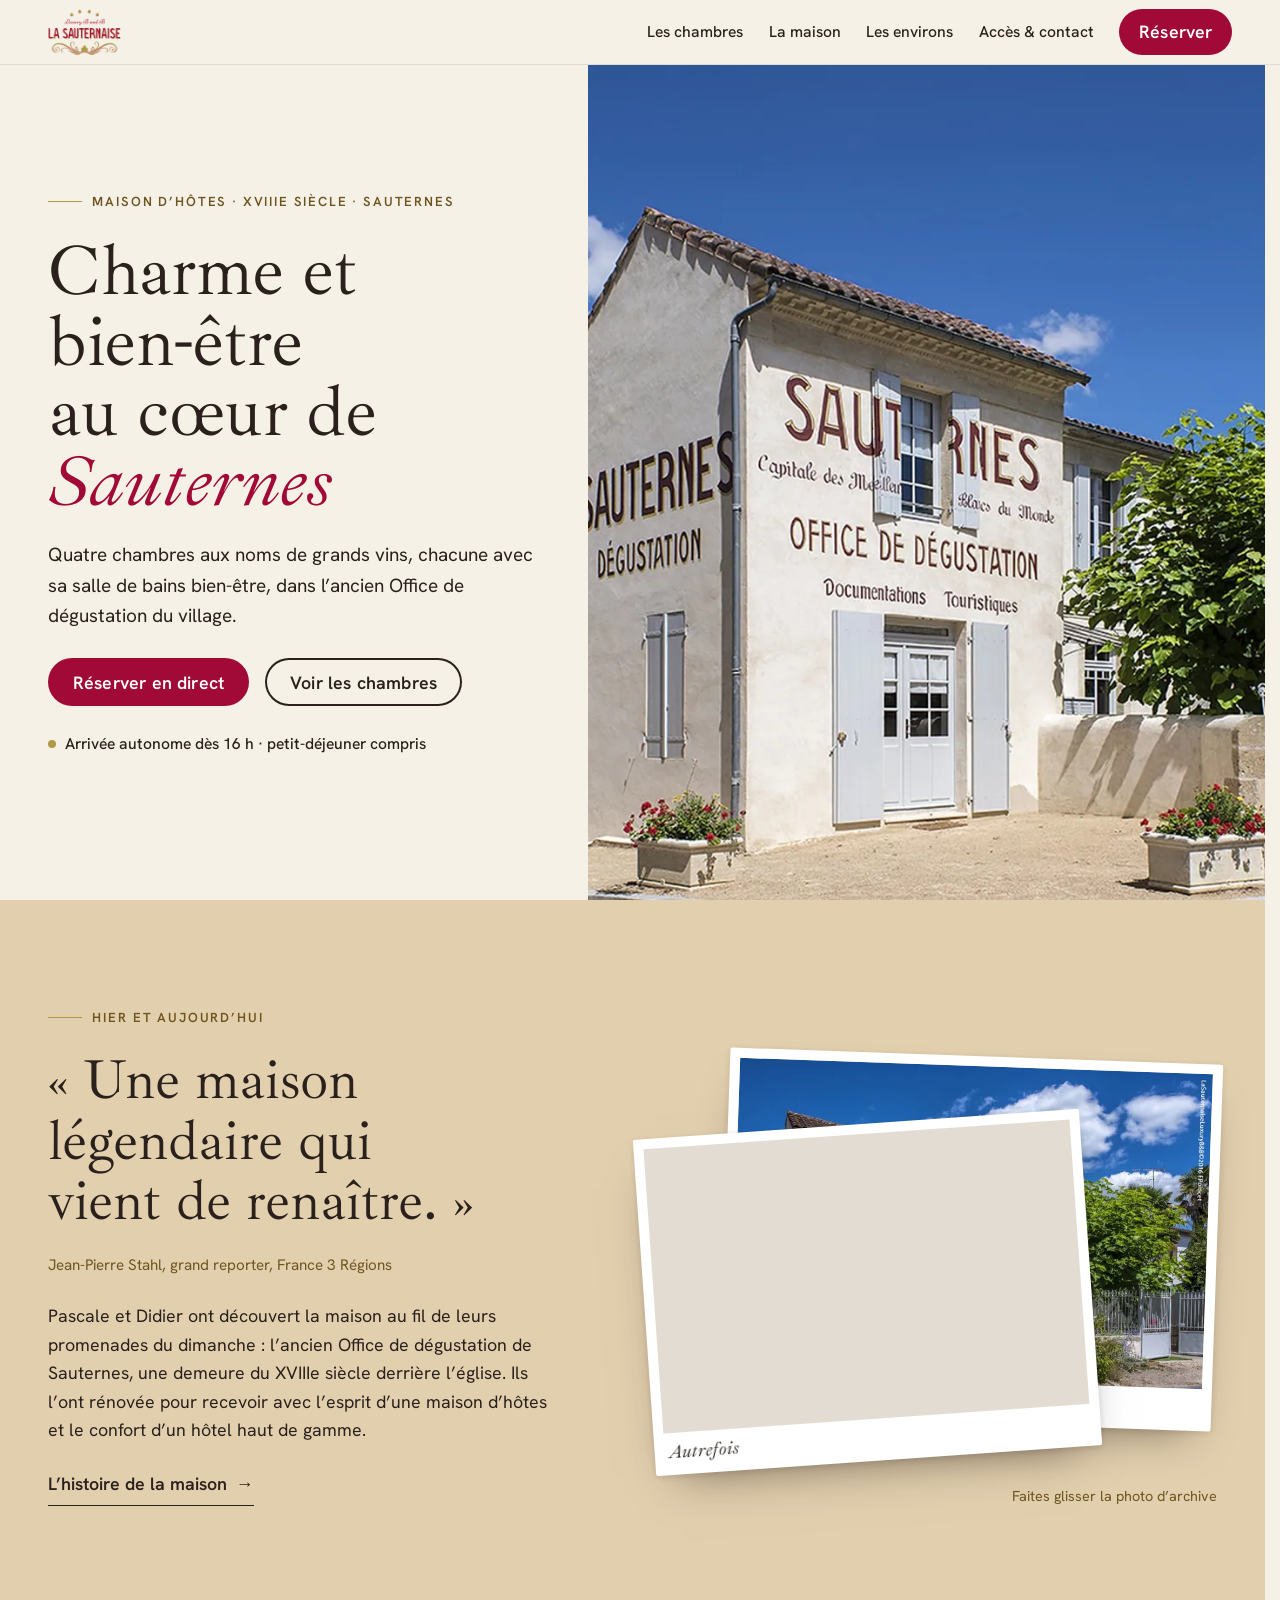
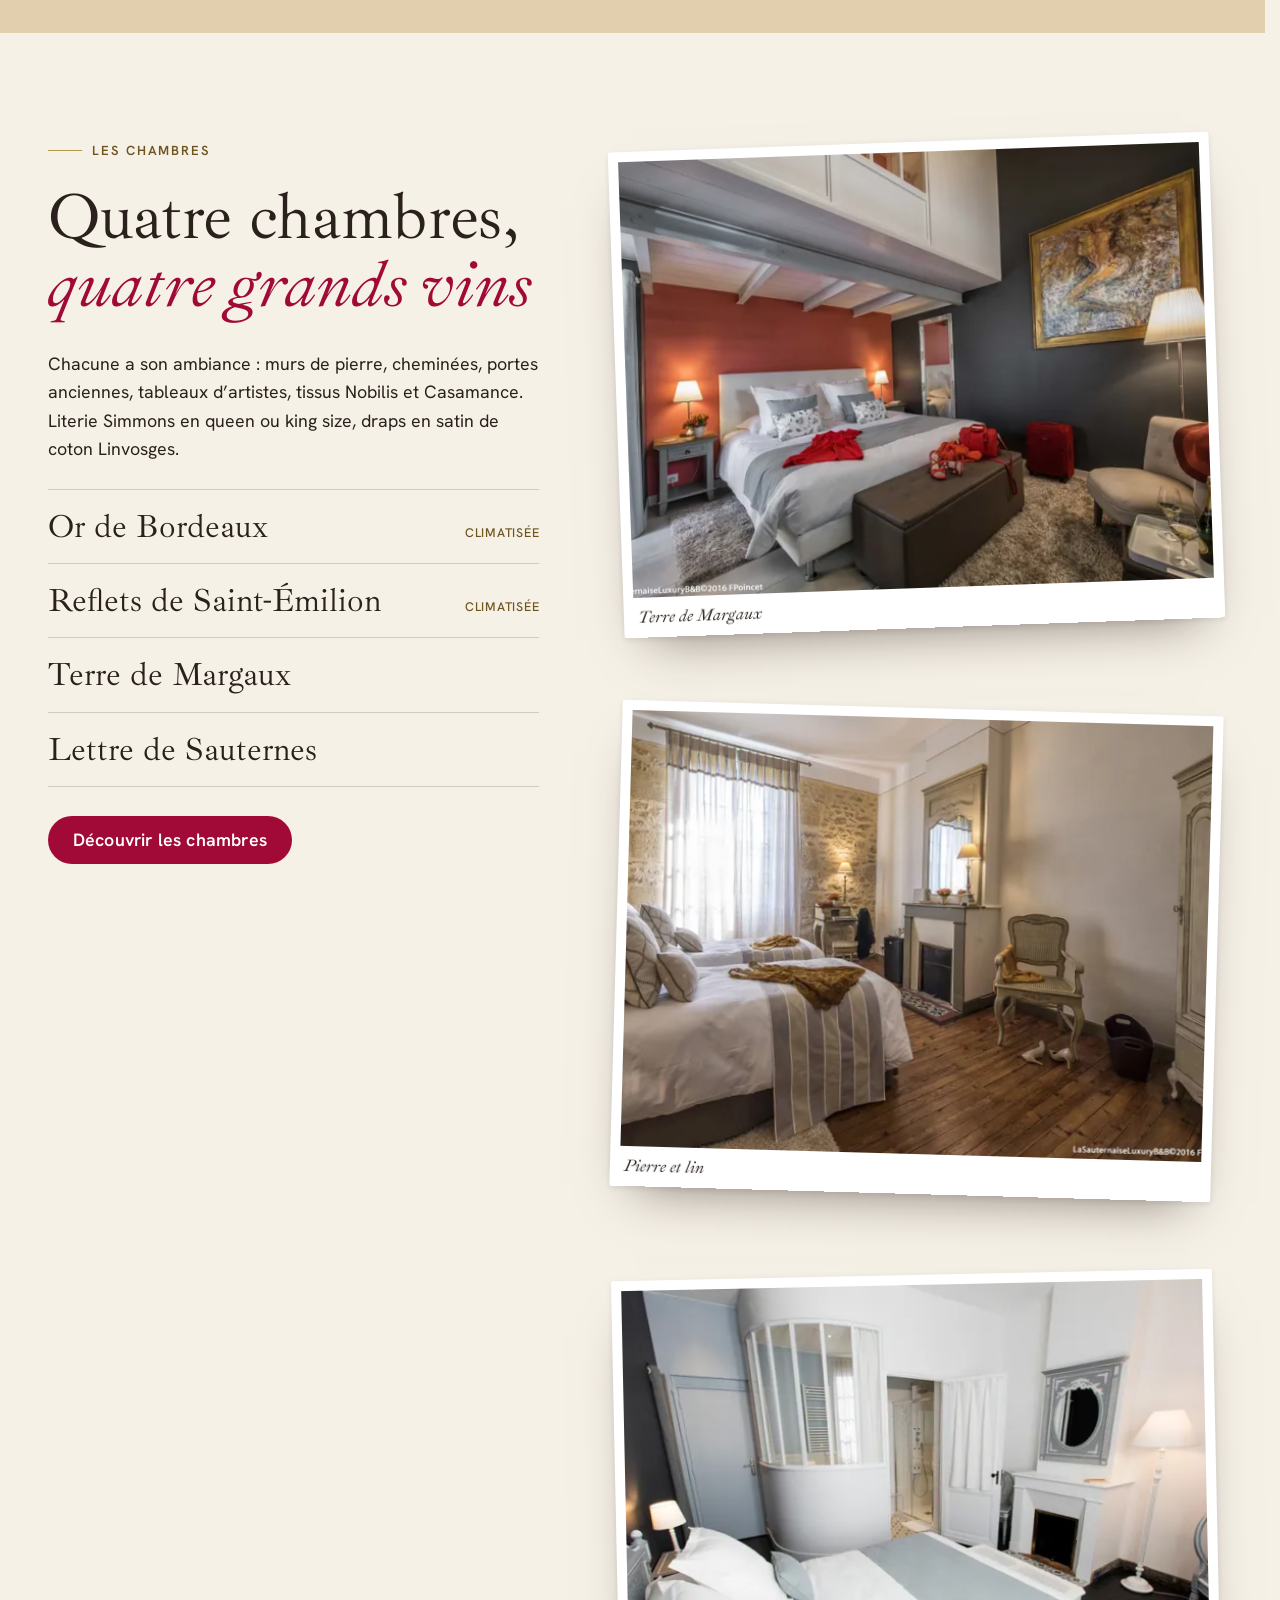
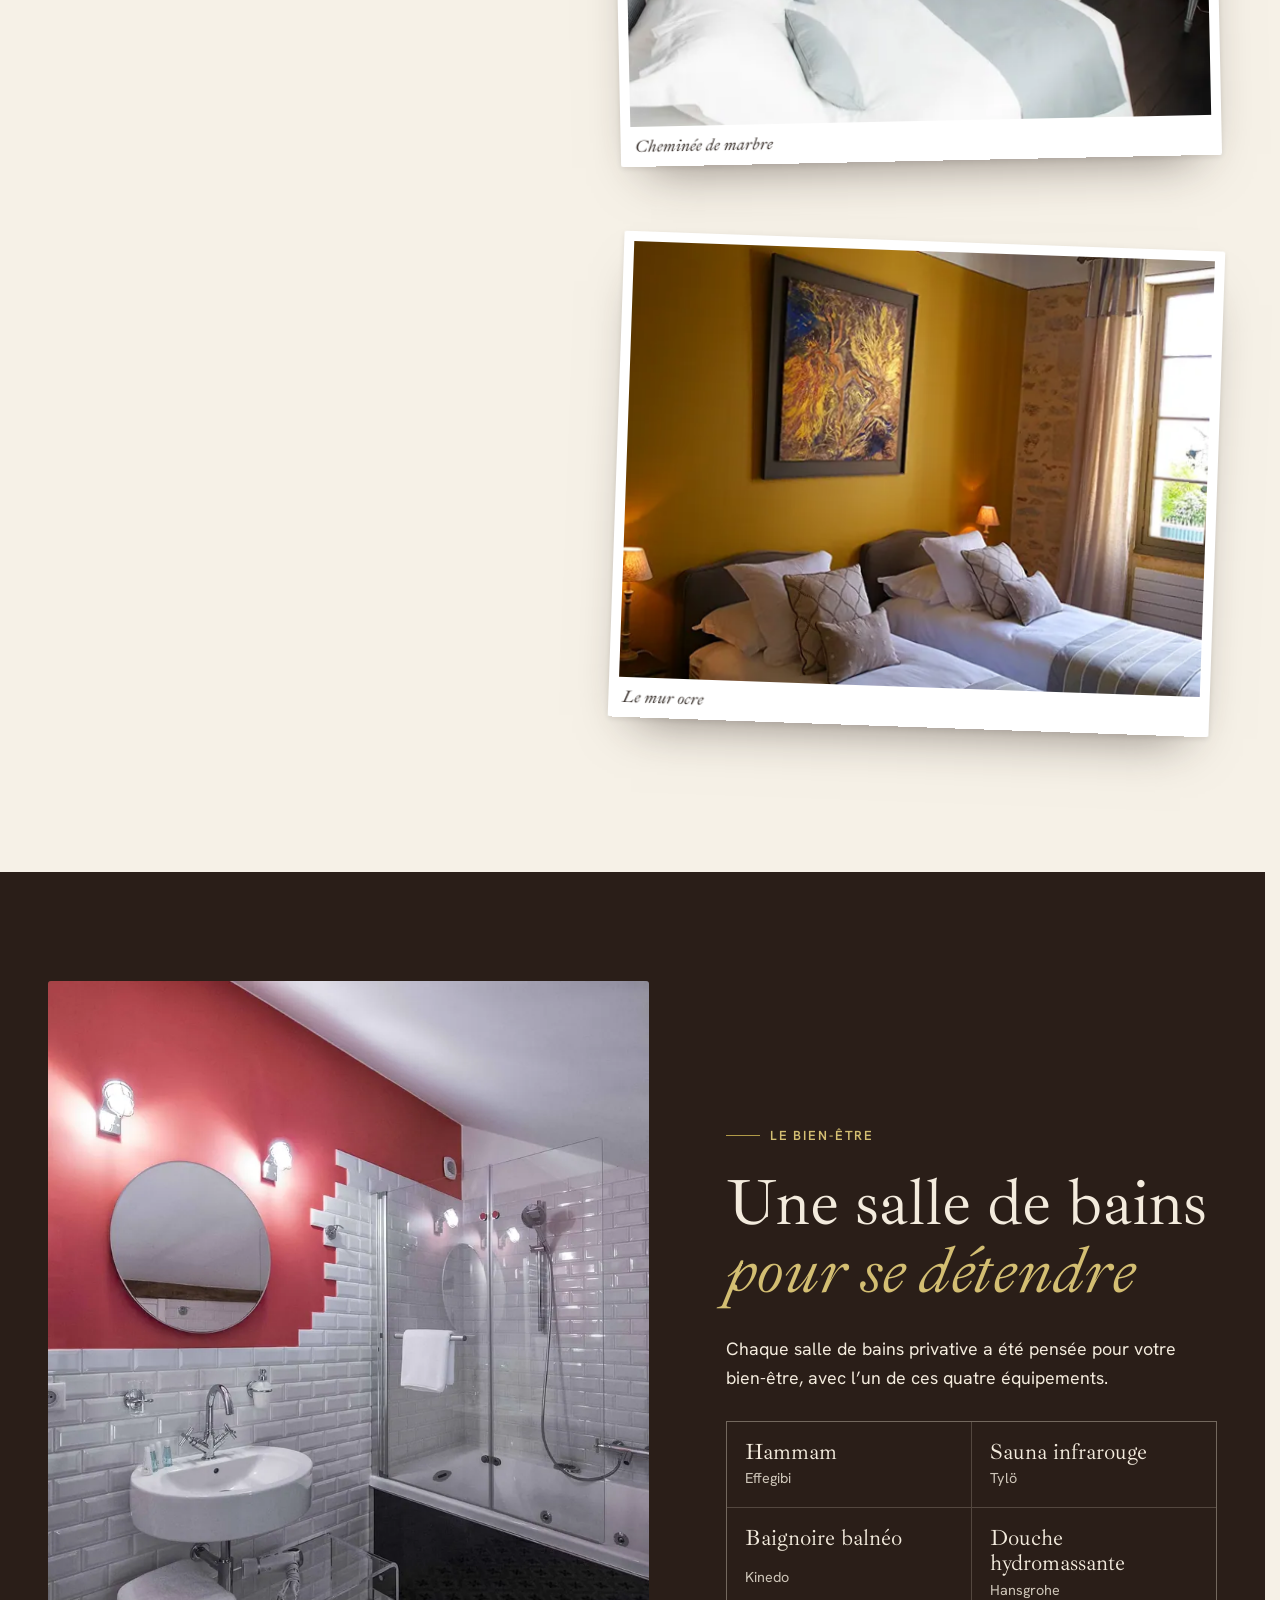
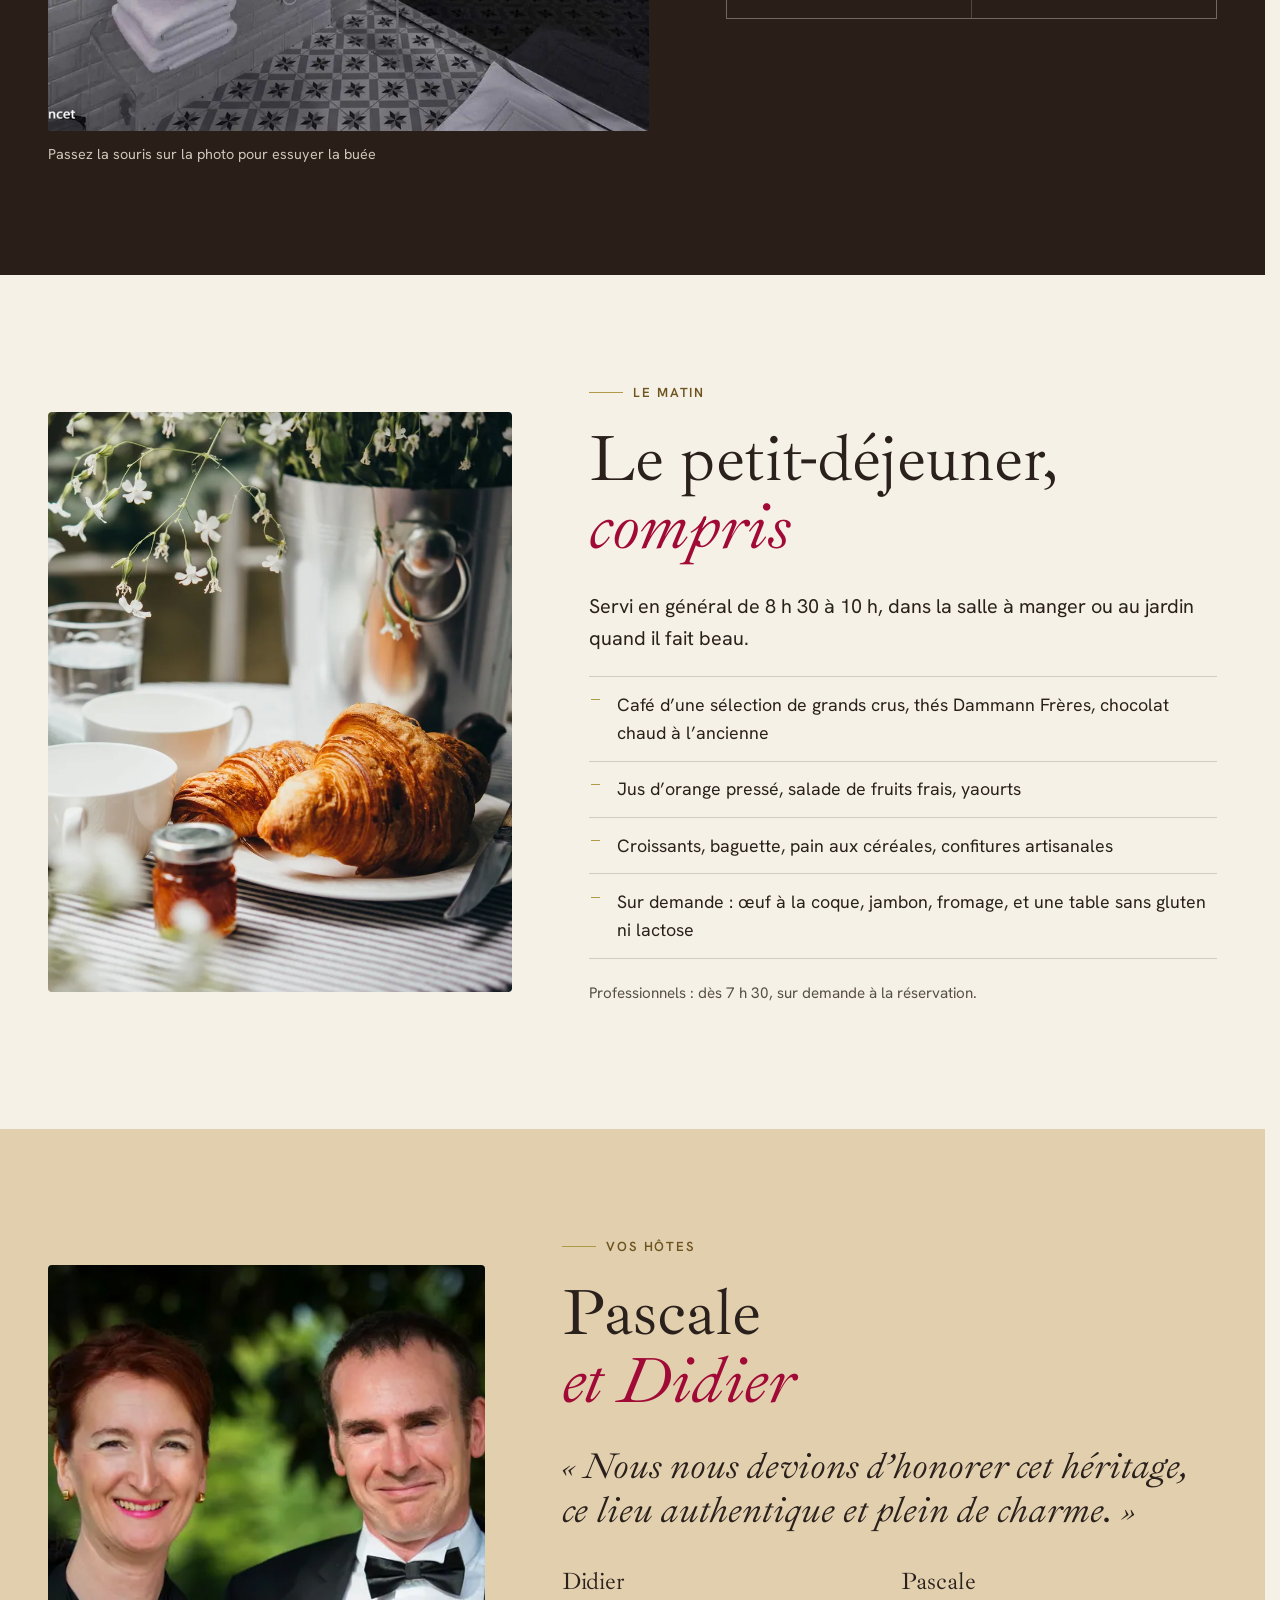
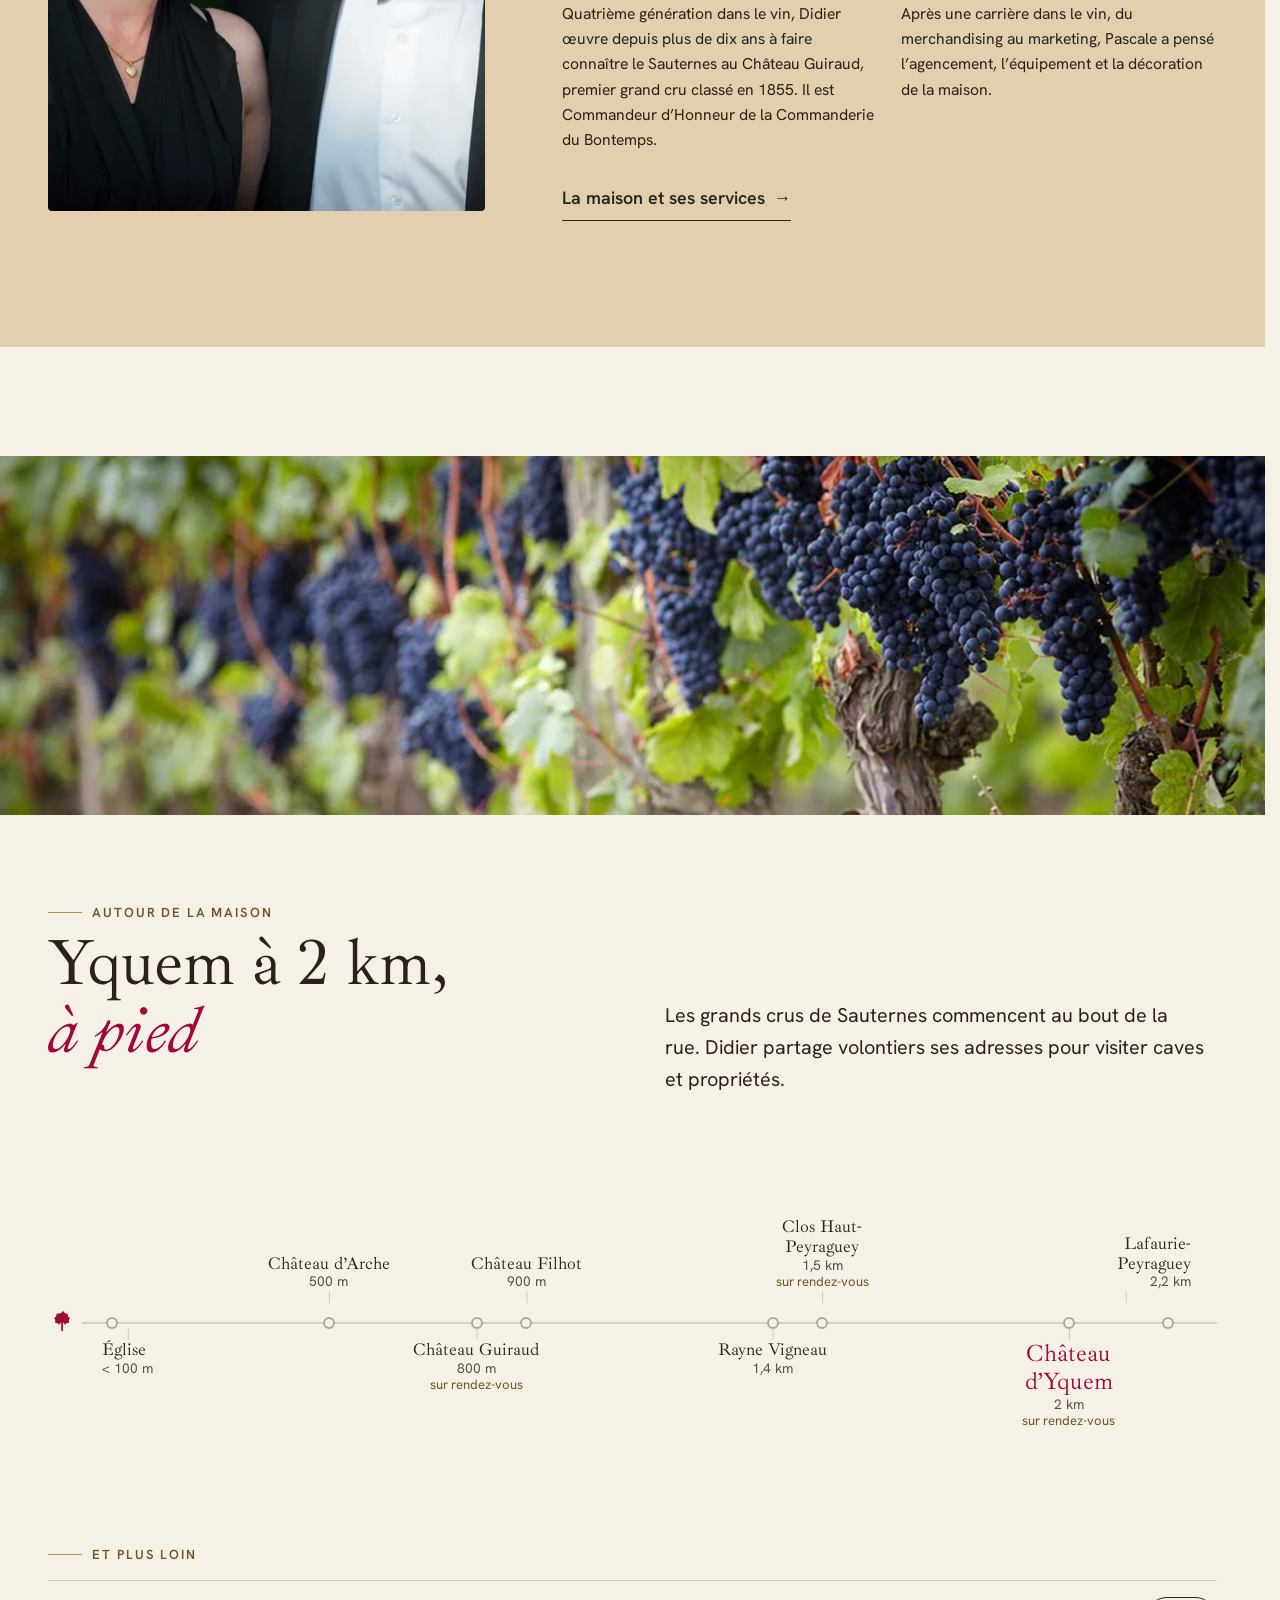
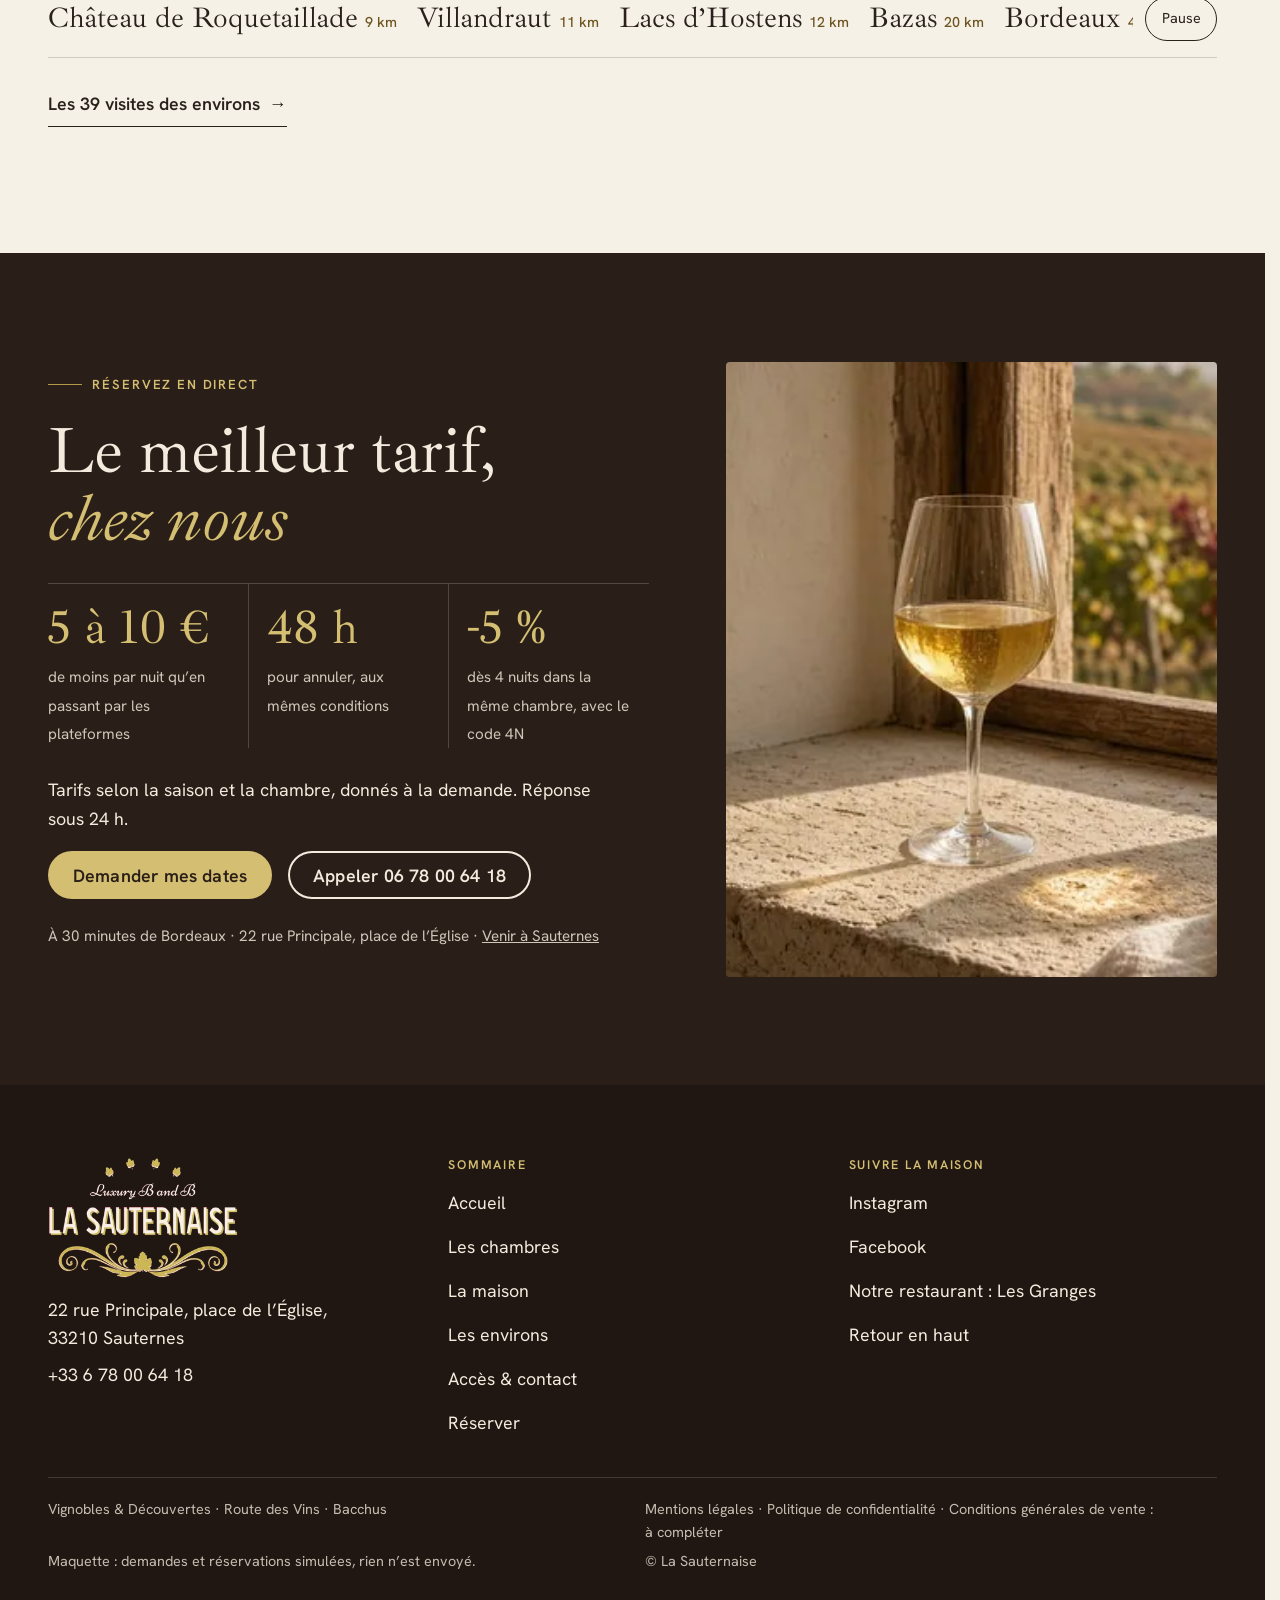
==== index.html @ 9ad7e33d "Maquette La Sauternaise v1" ====
<!doctype html>
<html lang="fr" data-v="1">
<head>
<meta charset="utf-8">
<meta name="viewport" content="width=device-width, initial-scale=1, viewport-fit=cover">
<title>La Sauternaise : maison d’hôtes de charme et de bien-être à Sauternes</title>
<meta name="description" content="Quatre chambres aux noms de grands vins, chacune avec sa salle de bains bien-être, dans l’ancien Office de dégustation de Sauternes. Réservation directe.">
<meta name="robots" content="noindex, nofollow">
<link rel="canonical" href="https://lasauternaise-maquette.vercel.app/">
<style>:root{--fond:#F6F1E7;--texte:#2A211C;--voile-fond:#E6D9C1;--ouverture-fond:#F6F1E7;--menu-fond:#EDE3CF}:root { --entete-h: 72px; --barres-h: 0px; } html { background: var(--fond); color: var(--texte); scrollbar-gutter: stable; } body { margin: 0; background: var(--fond); } html.js:not(.secours):not([data-arrivee="retour"]) [data-anime] { opacity: 0; } html.js:not(.secours):not([data-arrivee="retour"]) [data-anime].vu { opacity: 1; } [data-voile] { position: fixed; inset: 0; z-index: 900; background: var(--voile-fond); transform: translateY(100%); visibility: hidden; pointer-events: none; } html[data-arrivee="voile"]:not(.voile-leve):not(.secours) [data-voile] { transform: none; visibility: visible; } html.secours [data-voile] { visibility: hidden !important; } .ouverture-panneau { position: fixed; inset: 0; z-index: 850; display: none; place-content: center; justify-items: center; background: var(--ouverture-fond, var(--voile-fond)); color: var(--fond); text-align: center; } html.js[data-arrivee="intro"]:not(.secours):not(.intro-finie) .ouverture-panneau { display: grid; } html.defilement-bloque, html.defilement-bloque body, html.js[data-arrivee="intro"]:not(.secours):not(.intro-finie), html.js[data-arrivee="intro"]:not(.secours):not(.intro-finie) body, html[data-arrivee="voile"]:not(.voile-leve):not(.secours), html[data-arrivee="voile"]:not(.voile-leve):not(.secours) body { overflow: hidden; } html.js[data-arrivee="intro"]:not(.secours):not(.intro-finie) { background-color: var(--ouverture-fond, var(--voile-fond)); } html[data-arrivee="voile"]:not(.voile-leve):not(.secours) { background-color: var(--voile-fond); }</style>
<script>(function () {
var d = document.documentElement, ss = null, ls = null;
try { ss = window.sessionStorage; ls = window.localStorage; } catch (e) {}
d.classList.add('js');
var nav = performance.getEntriesByType ? performance.getEntriesByType('navigation')[0] : null;
var type = nav ? nav.type : 'navigate';
var depart = null;
try { depart = JSON.parse(ss.getItem('socle:depart') || 'null'); ss.removeItem('socle:depart'); } catch (e) {}
if (depart && !(Date.now() - depart.t < 15000)) depart = null;
var mode = type === 'back_forward' ? 'retour' : type === 'reload' ? 'intro' : depart ? 'voile' : 'intro';
d.setAttribute('data-arrivee', mode);
if (mode === 'voile' && depart.couleur) d.style.setProperty('--voile-fond', depart.couleur);
if (type === 'reload' && 'scrollRestoration' in history) {
history.scrollRestoration = 'manual';
}
try {
var choisie = ls && ls.getItem('socle:langue');
var langue = (d.lang || '').slice(0, 2);
if (choisie && choisie !== langue && type === 'navigate' && !depart) {
var alt = document.querySelector('link[rel="alternate"][hreflang="' + choisie + '"]');
if (alt) location.replace(new URL(alt.href).pathname + location.search + location.hash);
}
} catch (e) {}
setTimeout(function () { if (!d.classList.contains('demarre')) d.classList.add('secours'); }, 2000);
})();</script>
<link rel="preload" href="/assets/fonts/ibarra-real-nova-latin-400-normal.woff2" as="font" type="font/woff2" crossorigin>
<link rel="preload" href="/assets/fonts/hanken-grotesk-latin-400-normal.woff2" as="font" type="font/woff2" crossorigin>
<link rel="stylesheet" href="/assets/css/socle.css?v=1">
<link rel="stylesheet" href="/assets/css/site.css?v=1">
<link rel="modulepreload" href="/assets/js/site.js?v=1">
<link rel="modulepreload" href="/assets/js/socle/index.js?v=1">
<script src="/assets/vendor/gsap.min.js" defer></script>
<script src="/assets/vendor/ScrollTrigger.min.js" defer></script>
<script src="/assets/vendor/SplitText.min.js" defer></script>
<script type="module" src="/assets/js/site.js?v=1"></script>
<meta name="theme-color" content="#F6F1E7">
<link rel="icon" href="/assets/images/favicon.svg" type="image/svg+xml">
<link rel="apple-touch-icon" href="/assets/images/apple-touch-icon.png">
<meta property="og:type" content="website">
<meta property="og:site_name" content="La Sauternaise">
<meta property="og:locale" content="fr_FR">
<meta property="og:title" content="La Sauternaise : maison d’hôtes de charme et de bien-être à Sauternes">
<meta property="og:description" content="Quatre chambres aux noms de grands vins, chacune avec sa salle de bains bien-être, dans l’ancien Office de dégustation de Sauternes. Réservation directe.">
<meta property="og:url" content="https://lasauternaise-maquette.vercel.app/">
<meta property="og:image" content="https://lasauternaise-maquette.vercel.app/assets/partage/accueil-fr.jpg">
<meta property="og:image:width" content="1200">
<meta property="og:image:height" content="630">
<meta property="og:image:alt" content="La façade de La Sauternaise, ancien Office de dégustation de Sauternes">
<meta name="twitter:card" content="summary_large_image">
<script type="application/ld+json">{"@context":"https://schema.org","@type":"BedAndBreakfast","name":"La Sauternaise","url":"https://lasauternaise-maquette.vercel.app/","telephone":"+33678006418","image":"https://lasauternaise-maquette.vercel.app/assets/images/facade-1280.webp","description":"Maison d’hôtes de charme dans une demeure du XVIIIe siècle, ancien Office de dégustation de Sauternes : quatre chambres avec salle de bains bien-être, petit-déjeuner compris.","address":{"@type":"PostalAddress","streetAddress":"22 rue Principale, place de l’Église","postalCode":"33210","addressLocality":"Sauternes","addressCountry":"FR"},"checkinTime":"16:00","checkoutTime":"11:00","numberOfRooms":4,"petsAllowed":false,"amenityFeature":[{"@type":"LocationFeatureSpecification","name":"Petit-déjeuner compris","value":true},{"@type":"LocationFeatureSpecification","name":"Hammam, sauna infrarouge, baignoire balnéo ou douche hydromassante selon la chambre","value":true}],"sameAs":["https://www.instagram.com/lasauternaise/","https://www.facebook.com/lasauternaise/"]}</script>
</head>
<body id="haut">
<div data-voile data-forme="rideau" data-gouttiere="#E6D9C1" aria-hidden="true"><div class="voile-contenu"><img src="/assets/images/logo-couleur-320.webp" alt="" width="320" height="203"><span data-voile-libelle>Accueil</span></div></div>
<div class="ouverture-panneau" data-ouverture aria-hidden="true">
  <img class="ouverture-logo" src="/assets/images/logo-couleur-640.webp" alt="" width="640" height="405" data-ouverture-objet>
  <span class="ouverture-trait"></span>
  <p class="ouverture-ligne">Maison d’hôtes · Sauternes</p>
</div>
<div class="intro-tirage" aria-hidden="true">
  <img class="intro-tirage-archive" src="/assets/images/archive-1280.webp" alt="" width="1280" height="853">
  <picture class="intro-tirage-couleur"><source media="(max-width: 760px) and (orientation: portrait)" srcset="/assets/images/facade-mobile-640.webp 640w, /assets/images/facade-mobile-1080.webp 1080w" sizes="100vw"><img src="/assets/images/facade-1280.webp" srcset="/assets/images/facade-640.webp 640w, /assets/images/facade-1280.webp 1280w, /assets/images/facade-1800.webp 1800w" sizes="(max-width: 760px) 100vw, 55vw" alt="" width="1280" height="960"></picture>
</div>
<a class="evitement" href="#contenu">Aller au contenu</a>
<header data-entete>
  <div class="entete-rangee">
    <a class="entete-logo" href="/" data-libelle="Accueil" aria-current="page">
      <img src="/assets/images/logo-couleur-320.webp" alt="" width="320" height="203"><span class="visuellement-cache">La Sauternaise</span>
    </a>
    <nav data-nav aria-label="Navigation principale">
      <ul><li><a href="/chambres" data-libelle="Les chambres">Les chambres</a></li><li><a href="/la-maison" data-libelle="La maison">La maison</a></li><li><a href="/environs" data-libelle="Les environs">Les environs</a></li><li><a href="/acces" data-libelle="Accès &amp; contact">Accès &amp; contact</a></li></ul>
    </nav>
    <div class="entete-actions">
      <a class="bouton" href="/reserver" data-libelle="Réserver">Réserver</a>
      <button type="button" data-menu-bouton aria-controls="menu" aria-expanded="false" data-libelle-ouvrir="Menu" data-libelle-fermer="Fermer"><span data-libelle-bouton>Menu</span></button>
      <a class="menu-sansjs" href="#menu" data-menu-lien>Menu</a>
    </div>
  </div>
</header>
<script>/* Avant le premier affichage : rangées de la navigation (même règle que ajusterNav dans assets/js/socle/entete.js)
   et hauteur réelle de l'en-tête, pour que rien ne saute quand le JavaScript du site prend la main. */
(function () {
  var h = document.documentElement, u = document.querySelector('[data-nav] ul'), e = document.querySelector('[data-entete]');
  if (u) {
    var deborde = function () { return u.scrollWidth > u.clientWidth + 1; }, c = deborde();
    if (c && window.matchMedia('(min-width: 900px)').matches) {
      h.classList.add('nav-deux-rangees'); c = deborde();
      if (c) { h.classList.add('nav-deux-lignes'); var a = u.querySelector('a'); c = !a || u.getBoundingClientRect().height > a.getBoundingClientRect().height * 2.5; }
      if (c) h.classList.remove('nav-deux-rangees', 'nav-deux-lignes');
    }
    if (c) h.classList.add('nav-compacte');
  }
  if (e) h.style.setProperty('--entete-h', Math.round(e.getBoundingClientRect().height) + 'px');
})();</script>
<span id="menu-ferme" aria-hidden="true"></span>
<div id="menu" data-menu role="dialog" aria-modal="true" aria-label="Menu">
  <p class="menu-sansjs-fermer"><a href="#menu-ferme">Fermer</a></p>
  <ul><li style="--i:0"><a href="/" class="menu-lien" data-libelle="Accueil" aria-current="page">Accueil</a></li><li style="--i:1"><a href="/chambres" class="menu-lien" data-libelle="Les chambres">Les chambres</a></li><li style="--i:2"><a href="/la-maison" class="menu-lien" data-libelle="La maison">La maison</a></li><li style="--i:3"><a href="/environs" class="menu-lien" data-libelle="Les environs">Les environs</a></li><li style="--i:4"><a href="/acces" class="menu-lien" data-libelle="Accès &amp; contact">Accès &amp; contact</a></li></ul>
  <p><a class="bouton" href="tel:+33678006418">Appeler 06 78 00 64 18</a></p>
</div>
<main id="contenu" tabindex="-1">
<section class="hero" id="debut">
  <div class="hero-texte">
    <p class="surtitre" data-anime="gsap">Maison d’hôtes · XVIIIe siècle · Sauternes</p>
    <h1 class="hero-titre ouv-titre" data-anime="gsap"><span class="ligne-masque"><span class="hero-ligne">Charme et bien-être</span></span><span class="ligne-masque"><span class="hero-ligne">au cœur de</span></span><span class="ligne-masque"><span class="hero-ligne"><em>Sauternes</em></span></span></h1>
    <p class="hero-intro masque-ecran-tres-bas" data-anime="gsap">Quatre chambres aux noms de grands vins, chacune avec sa salle de bains bien-être, dans l’ancien Office de dégustation du village.</p>
    <p class="actions" data-anime="gsap">
      <a href="/reserver" class="bouton" data-libelle="Réserver" data-action-principale data-survol="magnetique">Réserver en direct</a>
      <a href="/chambres" class="bouton bouton--contour" data-libelle="Les chambres">Voir les chambres</a>
    </p>
    <p class="info-cle" data-info-cle data-anime="gsap">Arrivée autonome dès 16 h · petit-déjeuner compris</p>
  </div>
  <figure class="media hero-media" data-iris-centre data-effet="facade" data-boucle-css style="--cadrage:33% 52%;--cadrage-mobile:50% 52%;background-image:url([data-uri]);background-size:cover;background-position:33% 52%">
  <picture><source media="(max-width: 760px) and (orientation: portrait)" srcset="/assets/images/facade-mobile-640.webp 640w, /assets/images/facade-mobile-1080.webp 1080w" sizes="(max-width: 760px) 100vw, 55vw">
    <img src="/assets/images/facade-1280.webp" srcset="/assets/images/facade-640.webp 640w, /assets/images/facade-1280.webp 1280w, /assets/images/facade-1800.webp 1800w" sizes="(max-width: 760px) 100vw, 55vw" alt="La façade de La Sauternaise, ancien Office de dégustation de Sauternes, avec son inscription peinte et ses volets gris" width="1280" height="960" fetchpriority="high" loading="eager" decoding="async">
  </picture>
</figure>
</section>
<section class="section fond-pierre" id="histoire" aria-labelledby="hier-titre">
  <div class="conteneur hier-grille">
    <div>
      <p class="surtitre">Hier et aujourd’hui</p>
      <blockquote class="citation" id="hier-titre" data-anime="mots">«&nbsp;Une maison légendaire qui vient de renaître.&nbsp;»</blockquote>
      <p class="citation-source" data-anime>Jean-Pierre Stahl, grand reporter, France 3 Régions</p>
      <p data-anime>Pascale et Didier ont découvert la maison au fil de leurs promenades du dimanche : l’ancien Office de dégustation de Sauternes, une demeure du XVIIIe siècle derrière l’église. Ils l’ont rénovée pour recevoir avec l’esprit d’une maison d’hôtes et le confort d’un hôtel haut de gamme.</p>
      <p data-anime><a href="/la-maison#histoire" class="lien-fleche" data-libelle="La maison">L’histoire de la maison</a></p>
    </div>
    <div class="tirages" data-effet="tirage">
      <figure class="tirage tirage--aujourdhui">
        <figure class="media " style="--cadrage:36% 50%">
  <picture>
    <img src="/assets/images/facade-face-1280.webp" srcset="/assets/images/facade-face-640.webp 640w, /assets/images/facade-face-1280.webp 1280w, /assets/images/facade-face-1800.webp 1800w" sizes="(max-width: 860px) 86vw, 44vw" alt="La façade aujourd’hui, restaurée, sous un ciel bleu" width="1280" height="853" loading="lazy" decoding="async">
  </picture>
</figure>
        <figcaption class="tirage-legende">Aujourd’hui</figcaption>
      </figure>
      <figure class="tirage tirage--archive" data-superpose>
        <figure class="media " style="--cadrage:45% 48%">
  <picture>
    <img src="/assets/images/archive-1280.webp" srcset="/assets/images/archive-640.webp 640w, /assets/images/archive-1280.webp 1280w, /assets/images/archive-1800.webp 1800w" sizes="(max-width: 860px) 78vw, 40vw" alt="La même maison autrefois : l’Office de dégustation de Sauternes sur une photo d’archive en noir et blanc" width="1280" height="853" loading="lazy" decoding="async">
  </picture>
</figure>
        <figcaption class="tirage-legende">Autrefois</figcaption>
      </figure>
      <p class="tirages-consigne"><span class="souris">Faites glisser la photo d’archive</span><span class="tactile">Glissez la photo d’archive</span></p>
    </div>
  </div>
</section>
<section class="section" id="chambres" aria-labelledby="chambres-titre">
  <div class="conteneur pile-grille">
    <div class="pile-texte">
      <p class="surtitre">Les chambres</p>
      <h2 id="chambres-titre" class="titre-section" data-anime="lignes"><span class="l">Quatre chambres,</span><span class="l"><em>quatre grands vins</em></span></h2>
      <p class="masque-ecran-bas" data-anime>Chacune a son ambiance : murs de pierre, cheminées, portes anciennes, tableaux d’artistes, tissus Nobilis et Casamance. Literie Simmons en queen ou king size, draps en satin de coton Linvosges.</p>
      <ul class="noms" data-anime="cascade"><li>Or de Bordeaux<small>Climatisée</small></li><li>Reflets de Saint-Émilion<small>Climatisée</small></li><li>Terre de Margaux</li><li>Lettre de Sauternes</li></ul>
      <p><a href="/chambres" class="bouton" data-libelle="Les chambres" data-survol="magnetique">Découvrir les chambres</a></p>
    </div>
    <div class="pile" data-effet="pile-de-tirages">
      <figure class="pile-tirage" style="--i:0;--r:-2deg" data-superpose>
        <figure class="media " style="--cadrage:50% 55%">
  <picture>
    <img src="/assets/images/chambre-terre-de-margaux-1280.webp" srcset="/assets/images/chambre-terre-de-margaux-640.webp 640w, /assets/images/chambre-terre-de-margaux-1280.webp 1280w, /assets/images/chambre-terre-de-margaux-1800.webp 1800w" sizes="(max-width: 860px) 92vw, 50vw" alt="La chambre Terre de Margaux : mur terracotta, mezzanine et grand lit" width="1280" height="853" loading="lazy" decoding="async">
  </picture>
</figure>
        <figcaption>Terre de Margaux</figcaption>
      </figure><figure class="pile-tirage" style="--i:1;--r:1.6deg" data-superpose>
        <figure class="media " style="--cadrage:47% 44%">
  <picture>
    <img src="/assets/images/chambre-pierre-1280.webp" srcset="/assets/images/chambre-pierre-640.webp 640w, /assets/images/chambre-pierre-1280.webp 1280w, /assets/images/chambre-pierre-1800.webp 1800w" sizes="(max-width: 860px) 92vw, 50vw" alt="Chambre aux murs de pierre, lit en lin et cheminée ancienne" width="1280" height="853" loading="lazy" decoding="async">
  </picture>
</figure>
        <figcaption>Pierre et lin</figcaption>
      </figure><figure class="pile-tirage" style="--i:2;--r:-1.2deg" data-superpose>
        <figure class="media " style="--cadrage:50% 60%">
  <picture>
    <img src="/assets/images/chambre-blanche-1280.webp" srcset="/assets/images/chambre-blanche-640.webp 640w, /assets/images/chambre-blanche-1280.webp 1280w, /assets/images/chambre-blanche-1800.webp 1800w" sizes="(max-width: 860px) 92vw, 50vw" alt="Chambre blanche et grise, cheminée de marbre et verrière vers la salle de bains" width="1280" height="853" loading="lazy" decoding="async">
  </picture>
</figure>
        <figcaption>Cheminée de marbre</figcaption>
      </figure><figure class="pile-tirage" style="--i:3;--r:2deg" data-superpose>
        <figure class="media " style="--cadrage:45% 50%">
  <picture>
    <img src="/assets/images/chambre-ocre-1280.webp" srcset="/assets/images/chambre-ocre-640.webp 640w, /assets/images/chambre-ocre-1280.webp 1280w, /assets/images/chambre-ocre-1500.webp 1500w" sizes="(max-width: 860px) 92vw, 50vw" alt="Chambre au mur ocre, grand tableau et lits jumeaux" width="1280" height="853" loading="lazy" decoding="async">
  </picture>
</figure>
        <figcaption>Le mur ocre</figcaption>
      </figure>
    </div>
  </div>
</section>
<section class="section fond-cave" id="bien-etre" aria-labelledby="bienetre-titre">
  <div class="conteneur buee-grille">
    <div>
      <div class="buee" data-effet="buee" data-souris>
        <figure class="media " style="--cadrage:50% 53%">
  <picture>
    <img src="/assets/images/bain-rouge-800.webp" srcset="/assets/images/bain-rouge-480.webp 480w, /assets/images/bain-rouge-800.webp 800w" sizes="(max-width: 860px) 92vw, 50vw" alt="Salle de bains au mur rouge, douche vitrée et carreaux de ciment" width="800" height="1000" loading="lazy" decoding="async">
  </picture>
</figure>
        <canvas aria-hidden="true" data-audit-ignorer></canvas>
      </div>
      <p class="buee-consigne"><span class="souris">Passez la souris sur la photo pour essuyer la buée</span><span class="tactile">Touchez la photo pour essuyer la buée</span></p>
    </div>
    <div>
      <p class="surtitre">Le bien-être</p>
      <h2 id="bienetre-titre" class="titre-section" data-anime="lignes"><span class="l">Une salle de bains</span><span class="l"><em>pour se détendre</em></span></h2>
      <p data-anime>Chaque salle de bains privative a été pensée pour votre bien-être, avec l’un de ces quatre équipements.</p>
      <ul class="equipements" data-anime="cascade">
        <li><strong>Hammam</strong><span>Effegibi</span></li><li><strong>Sauna infrarouge</strong><span>Tylö</span></li><li><strong>Baignoire balnéo</strong><span>Kinedo</span></li><li><strong>Douche hydromassante</strong><span>Hansgrohe</span></li>
      </ul>
    </div>
  </div>
</section>
<section class="section" id="matin" aria-labelledby="matin-titre">
  <div class="conteneur matin-grille">
    <figure class="media " data-anime="rideau" style="--cadrage:50% 62%">
  <picture>
    <img src="/assets/images/petit-dejeuner-1100.webp" srcset="/assets/images/petit-dejeuner-480.webp 480w, /assets/images/petit-dejeuner-800.webp 800w, /assets/images/petit-dejeuner-1100.webp 1100w" sizes="(max-width: 860px) 92vw, 42vw" alt="Petit-déjeuner au jardin : croissant, confiture et café sous les fleurs" width="1100" height="1375" loading="lazy" decoding="async">
  </picture>
</figure>
    <div>
      <p class="surtitre">Le matin</p>
      <h2 id="matin-titre" class="titre-section" data-anime="lignes"><span class="l">Le petit-déjeuner,</span><span class="l"><em>compris</em></span></h2>
      <p class="chapo" data-anime>Servi en général de 8 h 30 à 10 h, dans la salle à manger ou au jardin quand il fait beau.</p>
      <ul class="liste-fine" data-anime="cascade"><li>Café d’une sélection de grands crus, thés Dammann Frères, chocolat chaud à l’ancienne</li><li>Jus d’orange pressé, salade de fruits frais, yaourts</li><li>Croissants, baguette, pain aux céréales, confitures artisanales</li><li>Sur demande : œuf à la coque, jambon, fromage, et une table sans gluten ni lactose</li></ul>
      <p class="note" data-anime>Professionnels : dès 7 h 30, sur demande à la réservation.</p>
    </div>
  </div>
</section>
<section class="section fond-pierre" id="hotes" aria-labelledby="hotes-titre">
  <div class="conteneur hotes-grille">
    <figure class="media " data-fx="zoom" style="--cadrage:50% 34%">
  <picture>
    <img src="/assets/images/pascale-didier-1100.webp" srcset="/assets/images/pascale-didier-480.webp 480w, /assets/images/pascale-didier-800.webp 800w, /assets/images/pascale-didier-1100.webp 1100w" sizes="(max-width: 860px) 92vw, 36vw" alt="Pascale et Didier, vos hôtes, en tenue de soirée" width="1100" height="1376" loading="lazy" decoding="async">
  </picture>
</figure>
    <div>
      <p class="surtitre">Vos hôtes</p>
      <h2 id="hotes-titre" class="titre-section" data-anime="lignes"><span class="l">Pascale</span><span class="l"><em>et Didier</em></span></h2>
      <blockquote class="hotes-citation" data-anime="lignes">«&nbsp;Nous nous devions d’honorer cet héritage, ce lieu authentique et plein de charme.&nbsp;»</blockquote>
      <div class="hotes-bios" data-anime="cascade">
        <div><h3>Didier</h3><p>Quatrième génération dans le vin, Didier œuvre depuis plus de dix ans à faire connaître le Sauternes au Château Guiraud, premier grand cru classé en 1855. Il est Commandeur d’Honneur de la Commanderie du Bontemps.</p></div>
        <div><h3>Pascale</h3><p>Après une carrière dans le vin, du merchandising au marketing, Pascale a pensé l’agencement, l’équipement et la décoration de la maison.</p></div>
      </div>
      <p><a href="/la-maison" class="lien-fleche" data-libelle="La maison">La maison et ses services</a></p>
    </div>
  </div>
</section>
<section class="section" id="a-pied" aria-labelledby="pied-titre">
  <figure class="media pied-bandeau" data-fx="parallaxe" data-fx-force="12" style="--cadrage:70% 40%;--cadrage-mobile:50% 40%">
  <picture><source media="(max-width: 760px) and (orientation: portrait)" srcset="/assets/images/grappes-mobile-640.webp 640w, /assets/images/grappes-mobile-1080.webp 1080w" sizes="100vw">
    <img src="/assets/images/grappes-1280.webp" srcset="/assets/images/grappes-640.webp 640w, /assets/images/grappes-1280.webp 1280w, /assets/images/grappes-1920.webp 1920w" sizes="100vw" alt="Grappes de raisin noir sur de vieux ceps" width="1280" height="720" loading="lazy" decoding="async">
  </picture>
</figure>
  <div class="conteneur">
    <div class="pied-tete">
      <div>
        <p class="surtitre">Autour de la maison</p>
        <h2 id="pied-titre" class="titre-section" data-anime="lignes"><span class="l">Yquem à 2 km,</span><span class="l"><em>à pied</em></span></h2>
      </div>
      <p class="chapo" data-anime>Les grands crus de Sauternes commencent au bout de la rue. Didier partage volontiers ses adresses pour visiter caves et propriétés.</p>
    </div>
    <div class="regle" data-effet="regle-des-distances" role="img" aria-label="Distances depuis la maison : Église &lt; 100 m, Château d’Arche 500 m, Château Guiraud 800 m, Château Filhot 900 m, Rayne Vigneau 1,4 km, Clos Haut-Peyraguey 1,5 km, Château d’Yquem 2 km, Lafaurie-Peyraguey 2,2 km">
      <div class="regle-axe">
        <span class="regle-plein"></span>
        <svg class="regle-maison" viewBox="0 0 32 32" aria-hidden="true" focusable="false"><path fill="currentColor" d="M16 3c1.2 2.4 3 3.3 5.2 3.1-.5 2 .3 3.7 2.4 4.6-1.4 1.3-1.7 3.1-.8 5.2-2.1-.3-3.6.4-4.6 2.3-.6-1.4-1.3-2.3-2.2-2.7v8.9h-1.9v-8.9c-.9.4-1.6 1.3-2.2 2.7-1-1.9-2.5-2.6-4.6-2.3.9-2.1.6-3.9-.8-5.2 2.1-.9 2.9-2.6 2.4-4.6C12.9 6.3 14.8 5.4 16 3z"/></svg>
        <div class="regle-point bas debut" style="--x:0.0261;--xi:0.0400" data-km="0.06" data-repere>
          <p class="regle-etiquette"><strong>Église</strong>&lt; 100 m</p>
        </div><div class="regle-point haut" style="--x:0.2174;--xi:0.1714" data-km="0.5" data-repere>
          <p class="regle-etiquette"><strong>Château d’Arche</strong>500 m</p>
        </div><div class="regle-point bas" style="--x:0.3478;--xi:0.3029" data-km="0.8" data-repere>
          <p class="regle-etiquette"><strong>Château Guiraud</strong>800 m<em>sur rendez-vous</em></p>
        </div><div class="regle-point haut" style="--x:0.3913;--xi:0.4343" data-km="0.9" data-repere>
          <p class="regle-etiquette"><strong>Château Filhot</strong>900 m</p>
        </div><div class="regle-point bas" style="--x:0.6087;--xi:0.5657" data-km="1.4" data-repere>
          <p class="regle-etiquette"><strong>Rayne Vigneau</strong>1,4 km</p>
        </div><div class="regle-point haut" style="--x:0.6522;--xi:0.6971" data-km="1.5" data-repere>
          <p class="regle-etiquette"><strong>Clos Haut-Peyraguey</strong>1,5 km<em>sur rendez-vous</em></p>
        </div><div class="regle-point bas vedette" style="--x:0.8696;--xi:0.8286" data-km="2" data-repere>
          <p class="regle-etiquette"><strong>Château d’Yquem</strong>2 km<em>sur rendez-vous</em></p>
        </div><div class="regle-point haut fin" style="--x:0.9565;--xi:0.9600" data-km="2.2" data-repere>
          <p class="regle-etiquette"><strong>Lafaurie-Peyraguey</strong>2,2 km</p>
        </div>
      </div>
    </div>
  </div>
  <div class="conteneur">
    <p class="surtitre">Et plus loin</p>
    <div class="ruban-section">
      <div class="ruban" id="ruban" data-boucle-css data-ruban data-effet="ruban"><p>Château de Roquetaillade<span>9 km</span>Villandraut<span>11 km</span>Lacs d’Hostens<span>12 km</span>Bazas<span>20 km</span>Bordeaux<span>44 km</span>Saint-Émilion<span>50 km</span>Château Margaux<span>77 km</span>Dune du Pilat<span>85 km</span>Château de Roquetaillade<span>9 km</span>Villandraut<span>11 km</span>Lacs d’Hostens<span>12 km</span>Bazas<span>20 km</span>Bordeaux<span>44 km</span>Saint-Émilion<span>50 km</span>Château Margaux<span>77 km</span>Dune du Pilat<span>85 km</span></p></div>
      <button type="button" class="ruban-pause" data-pause-pour="ruban" data-libelle-pause="Pause" data-libelle-lecture="Lecture"><span data-libelle-bouton>Pause</span></button>
    </div>
    <p style="margin-top:1.4em"><a href="/environs" class="lien-fleche" data-libelle="Les environs">Les 39 visites des environs</a></p>
  </div>
</section>
<section class="section fond-cave direct" id="reserver" aria-labelledby="direct-titre">
  <div class="conteneur direct-grille">
    <div>
      <p class="surtitre">Réservez en direct</p>
      <h2 id="direct-titre" class="titre-section" data-anime="lignes"><span class="l">Le meilleur tarif,</span><span class="l"><em>chez nous</em></span></h2>
      <ul class="direct-chiffres" data-anime="cascade">
        <li><strong data-prix>5 à 10 €</strong><span>de moins par nuit qu’en passant par les plateformes</span></li><li><strong data-prix>48 h</strong><span>pour annuler, aux mêmes conditions</span></li><li><strong data-prix>-5 %</strong><span>dès 4 nuits dans la même chambre, avec le code 4N</span></li>
      </ul>
      <p data-anime>Tarifs selon la saison et la chambre, donnés à la demande. Réponse sous 24 h.</p>
      <p class="actions">
        <a href="/reserver" class="bouton" data-libelle="Réserver" data-survol="magnetique">Demander mes dates</a>
        <a class="bouton bouton--contour" href="tel:+33678006418">Appeler 06 78 00 64 18</a>
      </p>
      <p class="direct-acces">À 30 minutes de Bordeaux · 22 rue Principale, place de l’Église · <a href="/acces" data-libelle="Accès &amp; contact">Venir à Sauternes</a></p>
    </div>
    <figure class="media " data-fx="parallaxe" data-fx-force="8" style="--cadrage:65% 50%;--cadrage-mobile:50% 44%">
  <picture><source media="(max-width: 760px) and (orientation: portrait)" srcset="/assets/images/verre-dore-mobile-640.webp 640w, /assets/images/verre-dore-mobile-1080.webp 1080w" sizes="(max-width: 860px) 92vw, 40vw">
    <img src="/assets/images/verre-dore-1280.webp" srcset="/assets/images/verre-dore-640.webp 640w, /assets/images/verre-dore-1280.webp 1280w, /assets/images/verre-dore-1920.webp 1920w" sizes="(max-width: 860px) 92vw, 40vw" alt="Un verre de vin doré sur le rebord d’une fenêtre en pierre, au soleil du soir" width="1280" height="720" loading="lazy" decoding="async">
  </picture>
</figure>
  </div>
</section>
</main>
<footer class="pied" id="pied">
  <div class="conteneur pied-grille">
    <div class="pied-maison">
      <img class="pied-logo" src="/assets/images/logo-creme-320.webp" alt="La Sauternaise, maison d’hôtes à Sauternes" width="320" height="203" loading="lazy">
      <p>22 rue Principale, place de l’Église, 33210 Sauternes<br><a href="tel:+33678006418">+33 6 78 00 64 18</a></p>
    </div>
    <nav aria-label="Sommaire">
      <p class="pied-titre">Sommaire</p>
      <ul><li><a href="/" data-libelle="Accueil" aria-current="page">Accueil</a></li><li><a href="/chambres" data-libelle="Les chambres">Les chambres</a></li><li><a href="/la-maison" data-libelle="La maison">La maison</a></li><li><a href="/environs" data-libelle="Les environs">Les environs</a></li><li><a href="/acces" data-libelle="Accès &amp; contact">Accès &amp; contact</a></li><li><a href="/reserver" data-libelle="Réserver">Réserver</a></li></ul>
    </nav>
    <div>
      <p class="pied-titre">Suivre la maison</p>
      <ul>
        <li><a href="https://www.instagram.com/lasauternaise/" target="_blank" rel="noopener">Instagram<span class="visuellement-cache"> (nouvel onglet)</span></a></li>
        <li><a href="https://www.facebook.com/lasauternaise/" target="_blank" rel="noopener">Facebook<span class="visuellement-cache"> (nouvel onglet)</span></a></li>
        <li><a href="https://www.les-granges-de-sauternes.com/" target="_blank" rel="noopener">Notre restaurant : Les Granges<span class="visuellement-cache"> (nouvel onglet)</span></a></li>
        <li><a href="#haut" data-sans-transition>Retour en haut</a></li>
      </ul>
    </div>
  </div>
  <div class="conteneur pied-bas"><p>Vignobles &amp; Découvertes · Route des Vins · Bacchus</p><p>Mentions légales · Politique de confidentialité · Conditions générales de vente : à compléter</p><p>Maquette : demandes et réservations simulées, rien n’est envoyé.</p><p>© La Sauternaise</p></div>
</footer>
<div data-barre-fixe>
  <a class="bouton bouton--contour" href="tel:+33678006418">Appeler</a>
  <a class="bouton" href="/reserver" data-libelle="Réserver">Réserver</a>
</div>
</body>
</html>
---- assets/css/socle.css ----
/* Socle : règles communes à toutes les maquettes. Le style du projet va dans site.css.
   Les couleurs et polices du projet se règlent par les variables ci-dessous (redéfinies dans site.css). */
:root {
  --police-titres: Georgia, 'Times New Roman', serif;
  --police-texte: system-ui, -apple-system, 'Segoe UI', Roboto, sans-serif;
  --accent: #b3361f;
  --texte-doux: color-mix(in srgb, var(--texte) 78%, var(--fond));
  --ligne: color-mix(in srgb, var(--texte) 18%, var(--fond));
  --gouttiere: clamp(16px, 4vw, 48px);
  --largeur: 1240px;
  --rayon: 6px;
  --duree: .7s;
  --courbe: cubic-bezier(.22, 1, .36, 1);
}

*, *::before, *::after { box-sizing: border-box; }
html { -webkit-text-size-adjust: 100%; text-size-adjust: 100%; }
body {
  font-family: var(--police-texte); font-size: clamp(1rem, .96rem + .2vw, 1.125rem); line-height: 1.6;
  padding-bottom: var(--barres-h); overflow-x: clip;
}
img, picture, video, canvas, svg { display: block; max-width: 100%; }
img, video { height: auto; }
h1, h2, h3, h4 { font-family: var(--police-titres); line-height: 1.08; margin: 0 0 .5em; text-wrap: balance; font-weight: 600; }
p, li, dd, figcaption { text-wrap: pretty; }
p { margin: 0 0 1em; }
a { color: inherit; }
a[href^="mailto:"] { overflow-wrap: anywhere; }
button, input, select, textarea { font: inherit; color: inherit; }
button { cursor: pointer; }
:where(a, button, input, select, textarea, summary, [tabindex]) { -webkit-tap-highlight-color: transparent; }
:focus { outline: none; }
:focus-visible { outline: 3px solid var(--accent); outline-offset: 3px; border-radius: 2px; }
[id] { scroll-margin-top: calc(var(--entete-h) + 12px); scroll-margin-bottom: calc(var(--barres-h) + 12px); }
/* Lien profond vers une scène qui cache l'en-tête : elle arrive tout en haut de l'écran (comme aller() du socle). */
html.js:not(.secours) :is([data-entete-cache], [data-entete-cache] [id], [data-fx="plein-ecran"], [data-fx="plein-ecran"] [id]) { scroll-margin-top: 0; }
[hidden] { display: none !important; }

.visuellement-cache {
  position: absolute !important; width: 1px; height: 1px; padding: 0; margin: -1px;
  overflow: hidden; clip: rect(0 0 0 0); white-space: nowrap; border: 0;
}
.evitement {
  position: fixed; left: 12px; top: 12px; z-index: 1000; padding: 12px 16px; background: var(--texte); color: var(--fond);
  transform: translateY(-160%); text-decoration: none;
}
.evitement:focus-visible { transform: none; }
.conteneur { width: min(100% - 2 * var(--gouttiere), var(--largeur)); margin-inline: auto; }
.chiffres { font-variant-numeric: tabular-nums; }

/* Boutons : zones tactiles d'au moins 44 px. */
.bouton {
  display: inline-flex; align-items: center; justify-content: center; gap: .5em;
  min-height: 48px; min-width: 44px; padding: .7em 1.4em; border-radius: 999px;
  background: var(--accent); color: var(--fond); text-decoration: none; font-weight: 600; border: 0;
  line-height: 1.2; text-align: center;
}
.bouton--contour { background: transparent; color: inherit; box-shadow: inset 0 0 0 2px currentColor; }
.bouton[disabled] { opacity: .55; cursor: not-allowed; }

/* Apparitions : cachées par le style critique jusqu'à .vu, jamais recachées. */
html.js:not(.secours):not([data-arrivee="retour"]) [data-anime]:not([data-anime="gsap"]) {
  transform: translate3d(0, 1.2rem, 0);
  transition: opacity var(--duree) var(--courbe) var(--delai, 0s), transform var(--duree) var(--courbe) var(--delai, 0s);
}
html.js:not(.secours):not([data-arrivee="retour"]) [data-anime]:not([data-anime="gsap"]).vu { transform: none; }

/* Bibliothèque d'effets (effets.js). Apparitions : le bloc lui-même ne glisse pas, ce sont ses parties qui arrivent.
   Mêmes conditions que les apparitions : en secours, au retour et sans JavaScript, état final direct.
   Les transitions ne valent que pendant l'arrivée (.fx-fini ensuite) : celles du projet reprennent la main. */
html.js:not(.secours):not([data-arrivee="retour"]) :is([data-anime="lignes"], [data-anime="mots"], [data-anime="lettres"], [data-anime="cascade"]):not([data-anime="gsap"]) {
  transform: none; transition: opacity .25s linear var(--delai, 0s);
}
/* Masques des lignes : découpe par clip-path, débordante en haut et sur les côtés (accents), un peu en bas (jambages),
   au lieu d'un overflow et de marges : la mise en page ne change pas d'un pixel pendant la découpe. La ligne part
   d'assez bas (135 %) pour rester invisible malgré le débord du bas. */
.fx-ligne-mask { overflow: visible !important; clip-path: inset(-.4em -.6em -.2em -.6em); }
html.js:not(.secours):not([data-arrivee="retour"]) [data-anime="lignes"] .fx-ligne {
  transform: translate3d(0, 135%, 0); transition: transform 1s var(--courbe) calc(var(--delai, 0s) + var(--i, 0) * 90ms);
}
html.js:not(.secours):not([data-arrivee="retour"]) [data-anime="lignes"].vu .fx-ligne { transform: none; }
html.js:not(.secours):not([data-arrivee="retour"]) [data-anime="mots"] .fx-mot {
  opacity: 0; transform: translate3d(0, .5em, 0);
  transition: opacity .6s var(--courbe) calc(var(--delai, 0s) + var(--i, 0) * 35ms), transform .7s var(--courbe) calc(var(--delai, 0s) + var(--i, 0) * 35ms);
}
html.js:not(.secours):not([data-arrivee="retour"]) [data-anime="mots"].vu .fx-mot { opacity: 1; transform: none; }
/* Lettres : chaque mot reste d'un bloc (jamais coupé en fin de ligne), les lettres basculent en place. */
[data-anime="lettres"] :is(.fx-mot-l, .fx-lettre) { display: inline-block; }
html.js:not(.secours):not([data-arrivee="retour"]) [data-anime="lettres"] .fx-lettre {
  opacity: 0; transform: translate3d(0, .55em, 0) rotate(12deg); transform-origin: 0 100%;
  transition: opacity .5s var(--courbe) calc(var(--delai, 0s) + var(--i, 0) * 18ms), transform .8s var(--courbe) calc(var(--delai, 0s) + var(--i, 0) * 18ms);
}
html.js:not(.secours):not([data-arrivee="retour"]) [data-anime="lettres"].vu .fx-lettre { opacity: 1; transform: none; }
html.js:not(.secours):not([data-arrivee="retour"]) [data-anime="cascade"] > * { opacity: 0; transform: translate3d(0, 1.8rem, 0); }
html.js:not(.secours):not([data-arrivee="retour"]) [data-anime="cascade"]:not(.fx-fini) > * {
  transition: opacity .7s var(--courbe) calc(var(--delai, 0s) + var(--i, 0) * 80ms), transform .9s var(--courbe) calc(var(--delai, 0s) + var(--i, 0) * 80ms);
}
html.js:not(.secours):not([data-arrivee="retour"]) [data-anime="cascade"].vu > * { opacity: 1; transform: none; }
/* Rideau : règle aussi précise que celle des apparitions (sinon sa transition de découpe serait écrasée). */
html.js:not(.secours):not([data-arrivee="retour"]) [data-anime="rideau"]:not([data-anime="gsap"]) {
  transform: none; clip-path: inset(0 0 100% 0);
}
html.js:not(.secours):not([data-arrivee="retour"]) [data-anime="rideau"]:not([data-anime="gsap"]):not(.fx-fini) {
  transition: opacity .25s linear var(--delai, 0s), clip-path 1.2s cubic-bezier(.77, 0, .18, 1) var(--delai, 0s);
}
html.js:not(.secours):not([data-arrivee="retour"]) [data-anime="rideau"]:not([data-anime="gsap"]).vu { clip-path: inset(0 0 0 0); }
html.js:not(.secours):not([data-arrivee="retour"]) [data-anime="rideau"]:not([data-fx]) > :is(picture, video) { transform: scale(1.14); }
html.js:not(.secours):not([data-arrivee="retour"]) [data-anime="rideau"]:not([data-fx]):not(.fx-fini) > :is(picture, video) { transition: transform 1.6s var(--courbe) var(--delai, 0s); }
html.js:not(.secours):not([data-arrivee="retour"]) [data-anime="rideau"].vu:not([data-fx]) > :is(picture, video) { transform: none; }
/* Effets liés au défilement : l'image déplacée par GSAP n'a aucune transition CSS (une seule source par propriété). */
[data-fx="parallaxe"] > :is(picture, video, img), [data-fx="zoom"] > :is(picture, video, img) { transition: none; }
/* WebGL « onde » : le canvas, calé sur l'image, n'est visible que pendant le mouvement ; au repos, l'image d'origine, nette. */
[data-fx="onde"] { position: relative; }
.fx-onde { position: absolute; left: 0; top: 0; width: 100%; height: 100%; pointer-events: none; opacity: 0; transition: opacity .3s linear; }
.fx-onde--actif { opacity: 1; transition-duration: .12s; }
/* Image qui s'ouvre en plein écran : section haute, cadre collant en haut de l'écran (sticky, pas d'épinglage GSAP).
   En secours et sans JavaScript : image entière dans une section normale (règles [data-collant]). */
html.js:not(.secours) [data-fx="plein-ecran"] { position: relative; height: var(--fx-longueur, 260svh); }
html.js:not(.secours) [data-fx="plein-ecran"] > [data-collant] { position: sticky; top: 0; height: 100vh; height: 100svh; overflow: hidden; }
[data-fx="plein-ecran"] > [data-collant] > .media, [data-fx="plein-ecran"] [data-fx-cible] { width: 100%; height: 100%; border-radius: 0; }
:is(html.secours, html:not(.js)) [data-fx="plein-ecran"] [data-fx-cible] { height: 100svh; }
/* Mots géants : la rangée garde sa largeur (mots répétés au besoin) et ne sort jamais de son bandeau.
   En secours et sans JavaScript, les mots passent à la ligne : rien n'est coupé. */
[data-fx="mots-geants"] { overflow: hidden; overflow: clip; }
[data-fx="mots-geants"] [data-fx-rangee] { width: max-content; white-space: nowrap; margin: 0; }
:is(html.secours, html:not(.js)) [data-fx="mots-geants"] { overflow: visible; }
:is(html.secours, html:not(.js)) [data-fx="mots-geants"] [data-fx-rangee] { width: auto; white-space: normal; line-height: 1.2; }
/* Inclinaison selon la vitesse : GSAP seul tient la transformation (pas de transition CSS sur transform). */
[data-fx="vitesse"], [data-fx="mots-geants"] [data-fx-rangee] { transition-property: opacity, color, background-color, border-color, box-shadow !important; }

/* Effets au survol : au premier survol, GSAP prend la main sur la transformation (classe fx-survol) :
   plus aucune transition CSS sur transform pour cet élément. */
.fx-survol { transition-property: opacity, color, background-color, border-color, box-shadow !important; }

[data-boucle-css].hors-ecran, [data-boucle-css].hors-ecran *, [data-boucle-css].en-pause, [data-boucle-css].en-pause * { animation-play-state: paused !important; }

/* En-tête : opaque, jamais coupé, se cache en descendant. */
[data-entete] {
  position: fixed; inset: 0 0 auto; z-index: 800; background: var(--fond);
  border-bottom: 1px solid var(--ligne); transition: transform .35s var(--courbe);
}
html.entete-cache [data-entete], html.scene-sans-entete:not(.menu-ouvert) [data-entete] { transform: translateY(-100%); }
.entete-rangee {
  display: flex; align-items: center; gap: clamp(8px, 2vw, 28px);
  min-height: 64px; padding: 8px var(--gouttiere); max-width: calc(var(--largeur) + 2 * var(--gouttiere)); margin-inline: auto;
}
.entete-logo { display: inline-flex; align-items: center; gap: .6em; min-height: 44px; text-decoration: none; font-weight: 700; flex: none; }
.entete-logo img { width: 36px; height: 36px; }
[data-nav] { flex: 1 1 auto; min-width: 0; display: flex; justify-content: flex-end; }
[data-nav] ul { display: flex; gap: clamp(12px, 2vw, 28px); list-style: none; margin: 0; padding: 0; min-width: 0; overflow: hidden; white-space: nowrap; }
/* Un lien de navigation ne passe jamais à la ligne : sinon il « tient » sur deux lignes et le relais
   (deuxième rangée, bouton Menu) ne se déclenche pas. */
[data-nav] a { display: inline-flex; align-items: center; min-height: 44px; text-decoration: none; white-space: nowrap; }
[data-nav] a[aria-current] { text-decoration: underline; text-underline-offset: .35em; text-decoration-thickness: 2px; }
.entete-actions { display: flex; align-items: center; gap: 8px; flex: none; }
.entete-actions .bouton { min-height: 44px; padding-inline: 1.1em; }
.entete-langue { display: inline-flex; align-items: center; justify-content: center; min-width: 44px; min-height: 44px; text-decoration: none; font-weight: 600; text-transform: uppercase; }
[data-menu-bouton] { display: none; min-height: 44px; min-width: 44px; padding: 0 14px; border: 0; border-radius: 999px; background: var(--texte); color: var(--fond); font-weight: 600; }
html.nav-compacte [data-nav] { display: none; }
html.nav-compacte [data-menu-bouton] { display: inline-flex; align-items: center; }
html.nav-compacte .entete-actions { margin-left: auto; }
/* Dès 900 px, les liens qui ne tiennent pas à côté du logo passent sur une deuxième rangée (entete.js) :
   jamais le bouton Menu seul sur ordinateur. L'en-tête est plus haut : --entete-h suit (mesures.js). */
html.nav-deux-rangees .entete-rangee { flex-wrap: wrap; row-gap: 0; }
html.nav-deux-rangees [data-nav] { order: 3; flex: 1 0 100%; justify-content: flex-start; border-top: 1px solid var(--ligne); }
html.nav-deux-rangees .entete-actions { margin-left: auto; }
html.nav-deux-lignes [data-nav] ul { flex-wrap: wrap; row-gap: 0; column-gap: clamp(12px, 1.6vw, 24px); }
@media (max-width: 520px) { .entete-actions .bouton { display: none; } }

/* Sans JavaScript : l'en-tête reste dans le flux (sa hauteur n'est pas mesurée, rien ne passe dessous).
   Dès 900 px, les liens passent à la ligne sous le logo ; en dessous, un lien Menu ouvre le menu plein écran
   par son ancre (#menu:target) et un lien Fermer le referme. */
.menu-sansjs, .menu-sansjs-fermer { display: none; }
html:not(.js) { --entete-h: 0px; }
html:not(.js) [data-entete] { position: relative; }
@media (min-width: 900px) {
  html:not(.js) .entete-rangee { flex-wrap: wrap; row-gap: 0; }
  html:not(.js) [data-nav] { order: 3; flex: 1 0 100%; justify-content: flex-start; }
  html:not(.js) [data-nav] ul { flex-wrap: wrap; column-gap: clamp(12px, 2vw, 28px); row-gap: 0; }
  html:not(.js) .entete-actions { margin-left: auto; }
}
@media (max-width: 899px) {
  html:not(.js) [data-nav] { display: none; }
  html:not(.js) .entete-actions { margin-left: auto; }
  html:not(.js) .menu-sansjs {
    display: inline-flex; align-items: center; min-height: 44px; min-width: 44px; padding: 0 14px; border-radius: 999px;
    background: var(--texte); color: var(--fond); font-weight: 600; text-decoration: none;
  }
}
html:not(.js) #menu:target { z-index: 810; visibility: visible; opacity: 1; transition: none; padding-top: 24px; }
html:not(.js) #menu:target li { opacity: 1; transform: none; transition: none; }
html:not(.js) #menu:target .menu-sansjs-fermer { display: block; margin: 0 0 16px; }
html:not(.js) .menu-sansjs-fermer a { display: inline-flex; align-items: center; min-height: 44px; font-weight: 600; }
/* Cible du lien Fermer : fixe, elle ne fait pas défiler la page quand le menu se referme. */
#menu-ferme { position: fixed; top: 0; left: 0; width: 1px; height: 1px; pointer-events: none; }
/* Sans JavaScript, la barre fixe du téléphone n'est pas mesurée : sa hauteur est réservée d'office. */
@media (max-width: 760px) { html:not(.js) { --barres-h: calc(65px + env(safe-area-inset-bottom)); } }

/* Menu : plein écran, liens qui arrivent l'un après l'autre. */
[data-menu] {
  position: fixed; inset: 0; z-index: 790; background: var(--menu-fond, var(--fond)); overflow-y: auto; overscroll-behavior: contain;
  padding: calc(var(--entete-h) + 24px) var(--gouttiere) calc(32px + var(--barres-h));
  visibility: hidden; opacity: 0; transition: opacity .3s var(--courbe), visibility 0s .3s;
}
html.menu-ouvert [data-menu] { visibility: visible; opacity: 1; transition: opacity .3s var(--courbe); }
html.menu-ouvert [data-entete] { transform: none; }
[data-menu] ul { list-style: none; margin: 0 0 32px; padding: 0; }
[data-menu] li { opacity: 0; transform: translateY(12px); transition: opacity .4s var(--courbe), transform .4s var(--courbe); transition-delay: calc(var(--i, 0) * 50ms + 80ms); }
html.menu-ouvert [data-menu] li { opacity: 1; transform: none; }
[data-menu] .menu-lien { display: flex; align-items: center; min-height: 52px; font-family: var(--police-titres); font-size: clamp(1.6rem, 7vw, 2.6rem); text-decoration: none; }
[data-menu] .menu-lien[aria-current] { color: var(--accent); }

/* Voile de transition (état de départ dans le style critique). */
[data-voile] { display: grid; place-items: center; color: var(--fond); }
.voile-contenu { display: grid; justify-items: center; gap: 12px; text-align: center; padding: var(--gouttiere); }
.voile-contenu img { width: 56px; height: 56px; }
[data-voile-libelle] { font-family: var(--police-titres); font-size: clamp(1.6rem, 5vw, 3rem); }
/* Forme « vague » : bords ondulés du voile (en haut à la montée, en bas au retrait), posés par le gabarit. */
[data-voile] .voile-vague { position: absolute; left: 0; width: 100%; height: clamp(60px, 12vh, 120px); fill: var(--voile-fond); pointer-events: none; }
[data-voile] .voile-vague--haut { bottom: calc(100% - 1px); transform-origin: 50% 100%; }
[data-voile] .voile-vague--bas { top: calc(100% - 1px); transform-origin: 50% 0; }
/* Trou qui s'ouvre dans le voile (forme « iris ») ou dans le panneau de l'intro (versObjet) :
   variables --cx, --cy (centre) et --trou (rayon), posées image par image par le socle. */
[data-voile].avec-trou, .ouverture-panneau.avec-trou {
  -webkit-mask: radial-gradient(circle at var(--cx, 50%) var(--cy, 50%), transparent var(--trou, -2px), #000 calc(var(--trou, -2px) + 1px));
          mask: radial-gradient(circle at var(--cx, 50%) var(--cy, 50%), transparent var(--trou, -2px), #000 calc(var(--trou, -2px) + 1px));
}

/* Barre fixe du téléphone : action principale et contact rapide. */
[data-barre-fixe] {
  position: fixed; inset: auto 0 0; z-index: 780; display: none; gap: 8px;
  padding: 8px var(--gouttiere) calc(8px + env(safe-area-inset-bottom)); background: var(--fond); border-top: 1px solid var(--ligne);
  transition: transform .3s var(--courbe);
}
[data-barre-fixe] .bouton { flex: 1; min-height: 48px; }
[data-barre-fixe].barre-masquee { transform: translateY(110%); }
@media (max-width: 760px) { [data-barre-fixe] { display: flex; } }

/* Écrans plein cadre et sections épinglées : tout tient dans la partie visible. */
.ecran {
  min-height: 100vh; min-height: 100svh; display: flex; flex-direction: column;
  padding-top: calc(var(--entete-h) + 16px); padding-bottom: calc(var(--barres-h) + 16px);
}
.ecran.epingle { height: 100vh; height: 100svh; min-height: 0; }
.ecran .piste { flex: 1 1 auto; min-height: 0; max-height: 820px; }

/* Scènes épinglées ou collantes du projet ([data-scene], .ecran.epingle) : en secours et sans
   JavaScript, plus rien n'est épinglé, la scène prend la hauteur de son contenu (au moins un écran) au lieu
   d'être coupée. Son cadre collant [data-collant] redevient un bloc normal. */
:is(html.secours, html:not(.js)) :is([data-scene], .ecran.epingle) { height: auto !important; min-height: 100svh; }
:is(html.secours, html:not(.js)) [data-collant] { position: relative !important; top: auto !important; height: auto !important; min-height: 100svh; }

/* Faces arrière d'un objet en 3D (verso d'une carte, dos d'un volet) : jamais visibles de dos ;
   en secours et sans JavaScript, l'objet est posé ouvert et son dos est retiré (sinon il recouvre le texte). */
[data-face="dos"] { backface-visibility: hidden; -webkit-backface-visibility: hidden; }
:is(html.secours, html:not(.js)) [data-face="dos"] { display: none !important; }

/* Écrans bas. 1366×768 et moins de 820 px de haut sur ordinateur : .masque-ecran-bas se retire (phrase
   d'introduction, surtitre, légende), pour que le premier écran et les scènes épinglées tiennent.
   Téléphone à l'horizontale et moins de 500 px de haut : .masque-ecran-tres-bas se retire aussi, et les
   écrans plein cadre se resserrent. Les tailles des titres d'ouverture se règlent dans site.css, dans les
   mêmes requêtes (@media (max-height: 820px) and (min-width: 761px), puis (max-height: 500px)). */
@media (max-height: 820px) and (min-width: 761px) { .masque-ecran-bas { display: none !important; } }
@media (max-height: 500px) {
  .masque-ecran-bas, .masque-ecran-tres-bas { display: none !important; }
  .ecran { padding-top: calc(var(--entete-h) + 8px); padding-bottom: calc(var(--barres-h) + 8px); }
}

/* Médias : cadrage réglé par --cadrage (object-position), mention des illustrations générées. */
.media { position: relative; margin: 0; overflow: hidden; border-radius: var(--rayon); background: color-mix(in srgb, var(--texte) 8%, var(--fond)); } /* jamais de case vide pendant le chargement */
.media picture { display: block; width: 100%; height: 100%; }
.media img, .media video { width: 100%; height: 100%; object-fit: cover; object-position: var(--cadrage, 50% 50%); }
@media (max-width: 760px) { .media img, .media video { object-position: var(--cadrage-mobile, var(--cadrage, 50% 50%)); } }
.mention-ia {
  position: absolute; right: 8px; bottom: 8px; z-index: 2; padding: 3px 8px; border-radius: 999px;
  background: rgba(0, 0, 0, .66); color: #fff; font: 600 12px/1.4 var(--police-texte); letter-spacing: .01em; pointer-events: none;
}

/* Formulaires. */
.champ { display: grid; gap: 6px; margin-bottom: 18px; }
.champ label { font-weight: 600; }
.champ input, .champ select, .champ textarea {
  min-height: 48px; padding: 10px 12px; border: 1px solid color-mix(in srgb, var(--texte) 45%, var(--fond)); border-radius: var(--rayon); background: var(--fond);
}
.champ [aria-invalid="true"] { border-color: #b00020; }
.champ-erreur { margin: 0; color: #b00020; font-size: .95rem; }
.mention-donnees { font-size: .9rem; color: var(--texte-doux); }
[data-message-envoi] { padding: 12px 16px; border-radius: var(--rayon); background: color-mix(in srgb, var(--accent) 12%, var(--fond)); }

/* Barre de lecture des pages longues. */
[data-barre-lecture] { position: fixed; left: 0; right: 0; top: var(--entete-h); height: 3px; z-index: 805; background: var(--accent); transform: scaleX(0); transform-origin: 0 50%; }
html.entete-cache [data-barre-lecture] { top: 0; }

/* Curseur personnalisé (souris uniquement, activé par data-curseur sur html). */
.curseur {
  position: fixed; left: -8px; top: -8px; z-index: 1001; width: 16px; height: 16px; border-radius: 50%;
  border: 2px solid var(--accent); pointer-events: none; opacity: 0; transition: opacity .2s, width .2s, height .2s, left .2s, top .2s;
}
html.curseur-actif .curseur { opacity: 1; }
.curseur.curseur-lien { width: 40px; height: 40px; left: -20px; top: -20px; }
.curseur.curseur-cache { opacity: 0 !important; }

/* Pied de page. */
.pied { padding: 56px 0 32px; border-top: 1px solid var(--ligne); }
.pied-grille { display: grid; gap: 32px; grid-template-columns: repeat(auto-fit, minmax(200px, 1fr)); }
.pied ul { list-style: none; margin: 0; padding: 0; }
.pied a, .pied button.lien { display: inline-flex; align-items: center; min-height: 44px; }
button.lien { background: none; border: 0; padding: 0; text-decoration: underline; text-underline-offset: .2em; }
.pied-bas { display: flex; flex-wrap: wrap; justify-content: space-between; gap: 12px; margin-top: 32px; font-size: .9rem; color: var(--texte-doux); }
---- assets/css/site.css ----
/* La Sauternaise · direction « L'Office de dégustation »
   Chaux (fond dominant), pierre blonde (second fond), cave (offre directe, pied de page), rouge du logo (accent), or (filets). */
@font-face { font-family: 'Ibarra Real Nova'; font-style: normal; font-weight: 400; font-display: swap; src: url(/assets/fonts/ibarra-real-nova-latin-400-normal.woff2) format('woff2'); }
@font-face { font-family: 'Ibarra Real Nova'; font-style: italic; font-weight: 400; font-display: swap; src: url(/assets/fonts/ibarra-real-nova-latin-400-italic.woff2) format('woff2'); }
@font-face { font-family: 'Ibarra Real Nova'; font-style: normal; font-weight: 500; font-display: swap; src: url(/assets/fonts/ibarra-real-nova-latin-500-normal.woff2) format('woff2'); }
@font-face { font-family: 'Hanken Grotesk'; font-style: normal; font-weight: 400; font-display: swap; src: url(/assets/fonts/hanken-grotesk-latin-400-normal.woff2) format('woff2'); }
@font-face { font-family: 'Hanken Grotesk'; font-style: normal; font-weight: 500; font-display: swap; src: url(/assets/fonts/hanken-grotesk-latin-500-normal.woff2) format('woff2'); }
@font-face { font-family: 'Hanken Grotesk'; font-style: normal; font-weight: 600; font-display: swap; src: url(/assets/fonts/hanken-grotesk-latin-600-normal.woff2) format('woff2'); }
/* Polices de secours ajustées : le texte ne saute pas à l'arrivée des vraies polices. */
@font-face { font-family: 'Ibarra secours'; src: local('Georgia'), local('Times New Roman'); size-adjust: 92%; ascent-override: 92%; descent-override: 26%; }
@font-face { font-family: 'Hanken secours'; src: local('Arial'), local('Helvetica'); size-adjust: 99%; ascent-override: 96%; descent-override: 26%; }

:root {
  --chaux: #F6F1E7;
  --pierre: #E2CFAE;
  --cave: #2A1E18;
  --cave-2: #211712;
  --creme: #F3EBDD;
  --accent: #A10A36;
  --accent-fonce: #840428;
  --or: #B09A48;
  --or-clair: #D3BE72;
  --brun: #6E5520;
  --police-titres: 'Ibarra Real Nova', 'Ibarra secours', Georgia, serif;
  --police-texte: 'Hanken Grotesk', 'Hanken secours', Arial, sans-serif;
  --rayon: 4px;
  --largeur: 1280px;
  --menu-fond: #E8DAC0;
}

body { font-size: clamp(1rem, .97rem + .18vw, 1.125rem); }
h1, h2, h3 { font-weight: 400; letter-spacing: -.005em; }
h1 em, h2 em, h3 em, .titre em { font-style: italic; color: var(--accent); }
.surtitre {
  display: flex; align-items: center; gap: .8em; margin: 0 0 1.1em;
  font: 600 .82rem/1.3 var(--police-texte); letter-spacing: .14em; text-transform: uppercase; color: var(--brun);
}
.surtitre::before { content: ''; width: 34px; height: 1px; background: var(--or); flex: none; }
.titre-section { font-size: clamp(2.2rem, 1.2rem + 3.6vw, 4.4rem); line-height: 1.04; margin: 0 0 .45em; }
.titre-section .l { display: block; }
.chapo { font-size: clamp(1.06rem, 1rem + .3vw, 1.3rem); max-width: 34em; }
.section { position: relative; padding-block: clamp(64px, 8.5vw, 124px); }
.fond-pierre { background: var(--pierre); }
.fond-cave { background: var(--cave); color: var(--creme); --texte: var(--creme); --fond: var(--cave); --ligne: rgba(243, 235, 221, .2); --texte-doux: rgba(243, 235, 221, .82); }
.fond-cave .surtitre { color: var(--or-clair); }
.fond-cave h1 em, .fond-cave h2 em { color: var(--or-clair); }
.lien-fleche { display: inline-flex; align-items: center; gap: .5em; min-height: 44px; font-weight: 600; text-decoration: none; border-bottom: 1px solid currentColor; }
.lien-fleche::after { content: '→'; transition: transform .3s var(--courbe); }
.lien-fleche:hover::after { transform: translateX(4px); }
.bouton { background: var(--accent); color: #fff; letter-spacing: .01em; }
.bouton:hover { background: var(--accent-fonce); }
.bouton--contour { background: transparent; color: inherit; }
.bouton--contour:hover { background: color-mix(in srgb, currentColor 8%, transparent); }
.fond-cave .bouton { background: var(--or-clair); color: var(--cave); }
.fond-cave .bouton:hover { background: #E3D08A; }
.fond-cave .bouton--contour { background: transparent; color: var(--creme); }
.actions { display: flex; flex-wrap: wrap; align-items: center; gap: 12px 16px; margin: 0; }
.info-cle { display: inline-flex; align-items: center; gap: .55em; font-weight: 500; font-size: .98rem; }
.info-cle::before { content: ''; width: 8px; height: 8px; border-radius: 50%; background: var(--or); flex: none; }
.media { border-radius: var(--rayon); background: color-mix(in srgb, var(--texte) 10%, var(--fond)); }
.media-legende { position: absolute; left: 12px; bottom: 12px; z-index: 2; padding: 4px 10px; border-radius: 999px; background: rgba(42, 30, 24, .78); color: #fff; font: 500 .82rem/1.4 var(--police-texte); }
.mention-ia { font-size: 12px; }
.feuille { display: inline-block; width: 18px; height: 18px; color: var(--or); }

/* ---------- En-tête et menu ---------- */
[data-entete] { background: var(--chaux); border-bottom-color: rgba(42, 33, 28, .1); }
.entete-logo img { width: auto; height: 46px; }
[data-nav] a { font-weight: 500; font-size: .98rem; }
[data-nav] a[aria-current] { text-decoration-color: var(--or); }
[data-menu] .menu-lien { font-size: clamp(2rem, 8vw, 3.2rem); }
[data-menu-bouton] { background: var(--cave); color: var(--creme); }
.menu-sansjs { background: var(--cave) !important; color: var(--creme) !important; }

/* ---------- Intro (panneau du socle) ---------- */
.ouverture-panneau { gap: 16px; padding: var(--gouttiere); color: var(--texte); }
.ouverture-logo { width: min(300px, 62vw); height: auto; }
.ouverture-trait { display: block; width: min(260px, 52vw); height: 1px; background: var(--or); transform-origin: 50% 50%; transform: scaleX(0); }
.ouverture-ligne { margin: 0; font: 600 .82rem/1.3 var(--police-texte); letter-spacing: .16em; text-transform: uppercase; color: var(--brun); }
/* Tirage d'archive de l'intro (accueil) : visible seulement pendant l'intro. */
.intro-tirage { display: none; position: fixed; z-index: 860; left: 50%; top: 50%; width: min(420px, 70vw); aspect-ratio: 3 / 2; overflow: hidden;
  transform: translate(-50%, -50%); will-change: transform; border: 8px solid #fff; border-radius: 2px; box-shadow: 0 18px 50px -18px rgba(42, 30, 24, .55); opacity: 0; pointer-events: none; }
html.js[data-arrivee="intro"]:not(.secours):not(.intro-finie) .intro-tirage { display: block; }
.intro-tirage img, .intro-tirage picture { position: absolute; inset: 0; width: 100%; height: 100%; object-fit: cover; }
.intro-tirage-archive { filter: sepia(.35) contrast(1.05); }
.intro-tirage-couleur img { object-position: 33% 50%; }
@media (max-width: 760px) and (orientation: portrait) { .intro-tirage-couleur img { object-position: 50% 52%; } }
.intro-tirage-couleur { -webkit-mask-image: linear-gradient(to top, #000 var(--revele, 0%), transparent calc(var(--revele, 0%) + 18%)); mask-image: linear-gradient(to top, #000 var(--revele, 0%), transparent calc(var(--revele, 0%) + 18%)); }

/* ---------- Accueil : ouverture ---------- */
.hero { position: relative; display: grid; grid-template-columns: minmax(0, 1fr) minmax(0, 1.15fr); min-height: 100svh; padding-top: var(--entete-h); }
.hero-texte { align-self: center; padding: clamp(24px, 4vh, 56px) clamp(20px, 3vw, 48px) clamp(24px, 4vh, 56px) max(var(--gouttiere), calc((100vw - var(--largeur)) / 2)); }
.hero-titre { font-size: clamp(2.7rem, min(5.6vw, 10.5vh), 6.4rem); line-height: .98; margin: 0 0 .32em; }
.hero-titre .ligne-masque { display: block; clip-path: inset(-.5em -.6em -.18em -.6em); }
.hero-ligne { display: block; }
.hero-ligne em { font-style: italic; color: var(--accent); }
.hero-intro { max-width: 30em; font-size: clamp(1.02rem, .95rem + .3vw, 1.22rem); margin-bottom: 1.4em; }
.hero .actions { margin-bottom: 1.2em; }
.hero-media { position: relative; height: calc(100svh - var(--entete-h)); border-radius: 0; }
.hero-adresse { position: absolute; right: 14px; bottom: 14px; z-index: 2; margin: 0; padding: 6px 12px; border-radius: 999px; background: rgba(246, 241, 231, .92); color: var(--texte); font: 500 .85rem/1.3 var(--police-texte); }
@media (max-width: 960px) and (min-width: 761px) { .hero { grid-template-columns: minmax(0, 1.1fr) minmax(0, 1fr); } }
@media (max-width: 760px) {
  .hero { grid-template-columns: minmax(0, 1fr); min-height: 0; }
  .hero-texte { padding: 20px var(--gouttiere) 22px; }
  .hero-titre { font-size: clamp(2.5rem, 12vw, 3.6rem); }
  .hero-intro { font-size: 1rem; margin-bottom: 1.1em; }
  .hero-media { height: auto; aspect-ratio: 4 / 5; margin: 0 var(--gouttiere); border-radius: var(--rayon); }
  .hero .actions .bouton--contour { display: none; }
}
@media (max-height: 820px) and (min-width: 761px) { .hero-titre { font-size: clamp(2.6rem, min(5vw, 10vh), 5.2rem); } .hero-intro { margin-bottom: 1em; } }
@media (max-height: 500px) and (min-width: 761px) {
  .hero-titre { font-size: clamp(2rem, 9vh, 3rem); }
  .hero-texte { padding-block: 10px; }
  .hero .actions .bouton--contour { display: none; }
}

/* ---------- Hier et aujourd'hui (tirages) ---------- */
.hier-grille { display: grid; grid-template-columns: minmax(0, .95fr) minmax(0, 1.05fr); gap: clamp(32px, 6vw, 96px); align-items: center; }
.citation { font-family: var(--police-titres); font-size: clamp(2rem, 1.1rem + 3vw, 3.7rem); line-height: 1.08; margin: 0 0 .5em; text-wrap: balance; }
.citation-source { font-size: .95rem; color: var(--brun); margin: -.4em 0 1.6em; }
.tirages { position: relative; aspect-ratio: 3 / 2.2; touch-action: pan-y; }
.tirage { position: absolute; margin: 0; padding: 10px 10px 42px; background: #fff; box-shadow: 0 22px 46px -24px rgba(42, 30, 24, .6), 0 2px 6px rgba(42, 30, 24, .12); border-radius: 2px; }
.tirage .media { border-radius: 0; aspect-ratio: 3 / 2; }
.tirage-legende { position: absolute; left: 14px; bottom: 10px; margin: 0; font: italic 400 1.15rem/1.3 var(--police-titres); color: var(--texte); }
.tirage--aujourdhui { right: 0; top: 0; width: 86%; transform: rotate(2deg); }
.tirage--archive { left: 0; top: 16%; width: 78%; transform: rotate(-4deg); cursor: grab; z-index: 2; touch-action: pan-y; }
.tirage--archive:active { cursor: grabbing; }
.tirage--archive .media img { filter: sepia(.25); }
.tirages-consigne { position: absolute; right: 0; bottom: -2.2em; margin: 0; font-size: .9rem; color: var(--brun); }
.tirages-consigne .tactile { display: none; }
@media (hover: none) { .tirages-consigne .souris { display: none; } .tirages-consigne .tactile { display: inline; } }
.tirage-bouton { position: absolute; inset: auto auto 10px 50%; transform: translateX(-50%); }
.faits { list-style: none; display: flex; flex-wrap: wrap; gap: 8px 22px; padding: 0; margin: 1.6em 0 0; font-weight: 500; }
.faits li { display: inline-flex; align-items: center; gap: .5em; }
.faits li::before { content: ''; width: 6px; height: 6px; border-radius: 50%; background: var(--or); }
@media (max-width: 860px) { .hier-grille { grid-template-columns: minmax(0, 1fr); } .tirages { margin-bottom: 2.4em; } }

/* ---------- Chambres (accueil) : tirages empilés ---------- */
.pile-grille { display: grid; grid-template-columns: minmax(0, .9fr) minmax(0, 1.1fr); gap: clamp(32px, 6vw, 96px); align-items: start; }
.pile-texte { position: sticky; top: calc(var(--entete-h) + 3vh); }
@media (max-height: 760px) { .pile-texte { position: static; } }
.noms { list-style: none; padding: 0; margin: 1.4em 0 1.6em; border-top: 1px solid var(--ligne); }
.noms li { display: flex; align-items: baseline; justify-content: space-between; gap: 12px; padding: .55em 0; border-bottom: 1px solid var(--ligne); font-family: var(--police-titres); font-size: clamp(1.45rem, 1rem + 1.3vw, 2.1rem); line-height: 1.15; }
.noms small { font: 500 .78rem/1.2 var(--police-texte); color: var(--brun); letter-spacing: .06em; text-transform: uppercase; white-space: nowrap; }
.pile { position: relative; display: grid; gap: 9vh; padding-bottom: 4vh; }
.pile-tirage { position: sticky; top: calc(var(--entete-h) + 4vh + var(--i) * 12px); margin: 0; padding: 10px 10px 40px; background: #fff; box-shadow: 0 26px 50px -26px rgba(42, 30, 24, .55), 0 2px 6px rgba(42, 30, 24, .1); border-radius: 2px; transform: rotate(var(--r, 0deg)); }
.pile-tirage .media { aspect-ratio: 4 / 3; border-radius: 0; max-height: calc(100svh - var(--entete-h) - 22vh); }
.pile-tirage figcaption { position: absolute; left: 14px; bottom: 9px; font: italic 400 1.05rem/1.3 var(--police-titres); }
@media (max-width: 860px) {
  .pile-grille { grid-template-columns: minmax(0, 1fr); }
  .pile-texte { position: static; }
  .pile { gap: 6vh; }
}

/* ---------- Bien-être : buée ---------- */
.buee-grille { display: grid; grid-template-columns: minmax(0, 1.1fr) minmax(0, .9fr); gap: clamp(32px, 6vw, 96px); align-items: center; }
.buee { position: relative; }
.buee .media { aspect-ratio: 4 / 5; border-radius: 3px; }
.buee canvas { position: absolute; inset: 0; width: 100%; height: 100%; border-radius: 3px; pointer-events: auto; touch-action: pan-y; }
.buee-consigne { margin: .8em 0 0; font-size: .9rem; color: var(--texte-doux); }
.buee-consigne .tactile { display: none; }
@media (hover: none) { .buee-consigne .souris { display: none; } .buee-consigne .tactile { display: inline; } }
.equipements { list-style: none; padding: 0; margin: 1.6em 0 0; display: grid; grid-template-columns: repeat(2, minmax(0, 1fr)); gap: 1px; background: var(--ligne); border: 1px solid var(--ligne); }
.equipements li { background: var(--fond); padding: 18px 18px 16px; display: grid; gap: 2px; }
.equipements strong { font: 400 1.4rem/1.15 var(--police-titres); }
.equipements span { font-size: .9rem; color: var(--texte-doux); }
@media (max-width: 860px) { .buee-grille { grid-template-columns: minmax(0, 1fr); } .buee-grille > :first-child { order: 2; } }

/* ---------- Le matin ---------- */
.matin-grille { display: grid; grid-template-columns: minmax(0, .85fr) minmax(0, 1.15fr); gap: clamp(32px, 6vw, 96px); align-items: center; }
.matin-grille .media { aspect-ratio: 4 / 5; }
.liste-fine { list-style: none; padding: 0; margin: 1.2em 0; border-top: 1px solid var(--ligne); }
.liste-fine li { padding: .75em 0 .75em 1.6em; border-bottom: 1px solid var(--ligne); position: relative; }
.liste-fine li::before { content: ''; position: absolute; left: 2px; top: 1.25em; width: 9px; height: 1px; background: var(--or); }
.note { font-size: .95rem; color: var(--texte-doux); }
@media (max-width: 860px) { .matin-grille { grid-template-columns: minmax(0, 1fr); } .matin-grille .media { order: 2; aspect-ratio: 4 / 3; } }

/* ---------- Vos hôtes ---------- */
.hotes-grille { display: grid; grid-template-columns: minmax(0, .8fr) minmax(0, 1.2fr); gap: clamp(32px, 6vw, 96px); align-items: center; }
.hotes-grille .media { aspect-ratio: 4 / 5; }
.hotes-citation { font: italic 400 clamp(1.5rem, 1rem + 1.6vw, 2.3rem)/1.2 var(--police-titres); margin: 0 0 1em; color: var(--texte); }
.hotes-bios { display: grid; grid-template-columns: repeat(2, minmax(0, 1fr)); gap: 24px; margin-bottom: 1.4em; }
.hotes-bios h3 { font-size: 1.5rem; margin-bottom: .25em; }
.hotes-bios p { font-size: .98rem; margin: 0; }
@media (max-width: 860px) { .hotes-grille, .hotes-bios { grid-template-columns: minmax(0, 1fr); } }

/* ---------- À pied : règle des distances ---------- */
.pied-bandeau { height: clamp(200px, 28vw, 360px); border-radius: 0; margin-bottom: clamp(48px, 7vw, 96px); }
.pied-tete { display: grid; grid-template-columns: minmax(0, 1fr) minmax(0, 1fr); gap: clamp(24px, 5vw, 80px); align-items: end; margin-bottom: clamp(40px, 6vw, 80px); }
.pied-tete p { margin: 0; }
.regle { --p: 0; position: relative; margin: 0 0 clamp(40px, 6vw, 72px); padding: 150px 0 150px; }
.regle-axe { position: relative; height: 2px; background: color-mix(in srgb, var(--texte) 16%, var(--fond)); margin-left: 34px; }
.regle-plein { position: absolute; inset: 0; background: var(--or); transform-origin: 0 50%; transform: scaleX(var(--p)); }
.regle-maison { position: absolute; left: -34px; top: 50%; transform: translateY(-50%); width: 30px; height: 30px; color: var(--accent); }
.regle-point { position: absolute; left: calc(var(--x) * 100%); top: 0; width: 0; }
.regle-point::before { content: ''; position: absolute; left: -6px; top: -5px; width: 12px; height: 12px; border-radius: 50%; background: var(--fond); border: 2px solid color-mix(in srgb, var(--texte) 35%, var(--fond)); transition: background .35s, border-color .35s, transform .35s var(--courbe); }
.regle-point.atteint::before { background: var(--or); border-color: var(--or); transform: scale(1.25); }
.regle-etiquette { position: absolute; left: 0; width: max-content; max-width: 132px; transform: translateX(-50%); text-align: center; font-size: .86rem; line-height: 1.25; transition: color .35s; color: var(--texte-doux); }
.regle-etiquette strong { display: block; font: 400 1.08rem/1.15 var(--police-titres); color: var(--texte); }
.regle-etiquette em { display: block; font-style: normal; font-size: .82rem; color: var(--brun); }
.regle-point.haut .regle-etiquette { bottom: 18px; }
.regle-point.bas .regle-etiquette { top: 18px; }
.regle-point.haut .regle-etiquette::after, .regle-point.bas .regle-etiquette::after { content: ''; position: absolute; left: 50%; width: 1px; height: 12px; background: var(--ligne); }
.regle-point.haut .regle-etiquette::after { top: 100%; }
.regle-point.bas .regle-etiquette::after { bottom: 100%; }
.regle-point.vedette strong { font-size: 1.5rem; color: var(--accent); }
.regle-graduation { position: absolute; left: 34px; right: 0; top: 50%; display: flex; justify-content: space-between; transform: translateY(-50%); pointer-events: none; }
.regle-km { position: absolute; top: 50%; transform: translate(-50%, 14px); font-size: .75rem; color: var(--texte-doux); }
.regle-legende { margin: 0; font-size: .85rem; color: var(--texte-doux); }
@media (max-width: 860px) {
  .pied-tete { grid-template-columns: minmax(0, 1fr); }
  .regle { padding: 0 0 0 0; margin-left: 4px; }
  .regle-axe { width: 2px; height: 560px; margin: 34px 0 0 14px; }
  .regle-plein { transform-origin: 50% 0; transform: scaleY(var(--p)); }
  .regle-maison { left: 50%; top: -34px; transform: translateX(-50%); }
  .regle-point { left: 0; top: calc(var(--x) * 100%); height: 0; width: 0; }
  .regle-point::before { left: -6px; top: -6px; }
  .regle-point .regle-etiquette, .regle-point.haut .regle-etiquette, .regle-point.bas .regle-etiquette { top: 50%; bottom: auto; left: 26px; transform: translateY(-50%); text-align: left; max-width: 72vw; }
  .regle-point .regle-etiquette::after { display: none; }
  .regle-km { display: none; }
}
.ruban-section { display: flex; align-items: center; gap: 12px; padding: 16px 0; border-block: 1px solid var(--ligne); overflow: hidden; }
.ruban { flex: 1; overflow: hidden; min-width: 0; }
.ruban p { margin: 0; white-space: nowrap; width: max-content; font: 400 clamp(1.3rem, 1rem + 1vw, 1.9rem)/1.3 var(--police-titres); animation: defile 46s linear infinite; }
.ruban p span { color: var(--brun); font: 500 .9rem/1 var(--police-texte); margin-inline: .5em 1.4em; }
@keyframes defile { to { transform: translateX(-50%); } }
.ruban-pause { flex: none; min-height: 44px; min-width: 72px; border-radius: 999px; border: 1px solid currentColor; background: none; padding: 0 14px; font-size: .9rem; }

/* ---------- Réserver en direct (cave) ---------- */
.direct { overflow: hidden; }
.direct-grille { display: grid; grid-template-columns: minmax(0, 1.1fr) minmax(0, .9fr); gap: clamp(32px, 6vw, 96px); align-items: center; }
.direct-chiffres { list-style: none; padding: 0; margin: 1.6em 0; display: grid; grid-template-columns: repeat(3, minmax(0, 1fr)); gap: 0; border-top: 1px solid var(--ligne); }
.direct-chiffres li { padding: 18px 18px 0 0; }
.direct-chiffres li + li { padding-left: 18px; border-left: 1px solid var(--ligne); }
.direct-chiffres strong { display: block; font: 400 clamp(2rem, 1.4rem + 2vw, 3.2rem)/1.05 var(--police-titres); color: var(--or-clair); margin-bottom: .2em; white-space: nowrap; }
.direct-chiffres span { font-size: .95rem; color: var(--texte-doux); }
.direct .media { aspect-ratio: 4 / 5; }
.direct-acces { margin-top: 1.6em; font-size: .95rem; color: var(--texte-doux); }
@media (max-width: 860px) {
  .direct-grille { grid-template-columns: minmax(0, 1fr); }
  .direct-chiffres { grid-template-columns: minmax(0, 1fr); }
  .direct-chiffres li, .direct-chiffres li + li { padding: 14px 0; border-left: 0; border-bottom: 1px solid var(--ligne); }
  .direct .media { aspect-ratio: 4 / 3; }
}

/* ---------- Pages intérieures : ouvertures ---------- */
.ouv { position: relative; padding-top: calc(var(--entete-h) + clamp(28px, 6vh, 72px)); }
.ouv h1 { font-size: clamp(2.8rem, min(7.4vw, 12vh), 8rem); line-height: .96; margin: 0 0 .3em; }
.ouv h1 .l { display: block; }
.ouv .chapo { margin-bottom: 1.2em; }
/* Chambres : grand titre puis bandeau */
.ouv-bandeau-tete { display: grid; grid-template-columns: minmax(0, 1.3fr) minmax(0, .7fr); gap: clamp(24px, 4vw, 64px); align-items: end; padding-bottom: clamp(20px, 3vh, 36px); }
.ouv-bandeau-tete .actions { justify-content: flex-start; }
.ouv-bandeau-tete .colonne { padding-bottom: .9em; }
.bandeau { height: clamp(260px, 48vh, 560px); border-radius: 0; }
html.js:not(.secours):not([data-arrivee="retour"]) .bandeau[data-effet="bandeau"] { clip-path: inset(0 50% 0 50%); }
@media (max-width: 860px) { .ouv-bandeau-tete { grid-template-columns: minmax(0, 1fr); } .bandeau { height: auto; aspect-ratio: 4 / 5; margin-inline: var(--gouttiere); border-radius: var(--rayon); } }
@media (max-height: 820px) and (min-width: 861px) { .bandeau { height: 40vh; } .ouv h1 { font-size: clamp(2.6rem, min(6vw, 11vh), 6rem); } }
@media (max-height: 500px) and (min-width: 761px) { .bandeau { height: 46vh; } .ouv h1 { font-size: clamp(2rem, 10vh, 3rem); } .ouv { padding-top: calc(var(--entete-h) + 10px); } }

/* La maison : plein cadre */
.ouv-plein { min-height: 100svh; display: grid; align-items: end; padding: 0; color: #fff; background-color: #3a2b22; }
.ouv-plein .media { position: absolute; inset: 0; border-radius: 0; }
.ouv-plein .media::after { content: ''; position: absolute; inset: 0; background: linear-gradient(to top, rgba(20, 13, 9, .9) 0%, rgba(20, 13, 9, .74) 48%, rgba(20, 13, 9, .42) 78%, rgba(20, 13, 9, .2) 100%); pointer-events: none; }
.ouv-plein .ouv-texte { position: relative; z-index: 2; padding: calc(var(--entete-h) + 40px) 0 clamp(36px, 8vh, 88px); }
.ouv-plein h1 em { color: #F1D98E; }
.ouv-plein .surtitre { color: #EAD9A6; }
.ouv-plein .surtitre::before { background: #EAD9A6; }
.ouv-plein .info-cle { color: #fff; }
.ouv-plein .bouton--contour { color: #fff; }
.ouv-source { margin: -.5em 0 1.4em; font-size: .95rem; color: rgba(255, 255, 255, .88); }

/* Environs : chiffre en très grand */
.ouv-chiffre { min-height: 100svh; display: grid; align-items: center; overflow: hidden; background-color: #3b3424; color: #fff; padding-bottom: clamp(32px, 6vh, 64px); }
.ouv-chiffre > .media { position: absolute; inset: 0; border-radius: 0; }
.ouv-chiffre > .media::after { content: ''; position: absolute; inset: 0; background: linear-gradient(90deg, rgba(24, 18, 10, .84) 0%, rgba(24, 18, 10, .66) 55%, rgba(24, 18, 10, .58) 100%); }
@media (max-width: 760px) { .ouv-chiffre > .media::after { background: linear-gradient(to bottom, rgba(24, 18, 10, .62), rgba(24, 18, 10, .78) 40%, rgba(24, 18, 10, .9)); } }
.ouv-chiffre .conteneur { position: relative; z-index: 2; display: grid; grid-template-columns: minmax(0, 1fr) minmax(0, 1fr); gap: 32px; align-items: center; }
.chiffre-geant { margin: 0; font: 400 clamp(6rem, min(22vw, 34vh), 20rem)/.85 var(--police-titres); color: #F1D98E; letter-spacing: -.03em; white-space: nowrap; }
.chiffre-legende { display: block; margin-top: .4em; font: italic 400 clamp(1.2rem, 1rem + .8vw, 1.8rem)/1.2 var(--police-titres); color: #fff; }
.ouv-chiffre .surtitre { color: #EAD9A6; }
.ouv-chiffre .surtitre::before { background: #EAD9A6; }
.ouv-chiffre h1 em { color: #F1D98E; }
.ouv-chiffre .bouton--contour { color: #fff; }
.ouv-chiffre .info-cle { color: #fff; }
.brume { position: absolute; inset: -10% -20%; z-index: 1; pointer-events: none; }
.brume span { position: absolute; width: 70vw; height: 40vh; border-radius: 50%; background: radial-gradient(closest-side, rgba(255, 250, 238, .13), rgba(255, 250, 238, 0)); will-change: transform; }
@media (max-width: 760px) {
  .ouv-chiffre .conteneur { grid-template-columns: minmax(0, 1fr); gap: 8px; align-content: end; }
  .ouv-chiffre { align-items: end; }
  .chiffre-geant { font-size: clamp(5.5rem, 30vw, 9rem); }
}
@media (max-height: 820px) and (min-width: 861px) { .chiffre-geant { font-size: clamp(6rem, 30vh, 15rem); } }
@media (max-height: 500px) and (min-width: 761px) { .chiffre-geant { font-size: 32vh; } .ouv-chiffre h1 { font-size: 11vh; } }

/* Réserver : l'outil d'abord */
.ouv-outil { padding-bottom: clamp(48px, 8vw, 110px); }
.reserver-grille { display: grid; grid-template-columns: minmax(0, 1.25fr) minmax(0, .75fr); gap: clamp(28px, 5vw, 72px); align-items: start; }
.ouv-outil h1 { font-size: clamp(2.6rem, min(6vw, 11vh), 5.6rem); }
.ouv-outil .chapo { max-width: 36em; }
.recap { position: sticky; top: calc(var(--entete-h) + 24px); }
.recap-carte { background: #fff; border-radius: 6px; box-shadow: 0 24px 50px -30px rgba(42, 30, 24, .5); overflow: hidden; }
.recap-carte .media { aspect-ratio: 16 / 10; border-radius: 0; }
.recap-corps { padding: 20px 22px 22px; }
.recap-corps h2 { font-size: 1.7rem; margin-bottom: .5em; }
.recap-corps dl { margin: 0 0 1em; display: grid; grid-template-columns: auto minmax(0, 1fr); gap: 6px 14px; }
.recap-corps dt { color: var(--texte-doux); font-size: .92rem; }
.recap-corps dd { margin: 0; font-weight: 500; }
.recap-nuits { font: 400 2.3rem/1 var(--police-titres); color: var(--accent); margin: 0 0 .3em; font-variant-numeric: tabular-nums; }
.recap-remise { display: flex; gap: .5em; align-items: center; padding: 10px 12px; border-radius: 4px; background: color-mix(in srgb, var(--or) 18%, #fff); font-size: .92rem; margin: 0 0 .8em; transition: background .3s; }
.recap-remise.active { background: color-mix(in srgb, var(--accent) 12%, #fff); color: var(--accent-fonce); font-weight: 600; }
.recap-tarif { font-size: .9rem; color: var(--texte-doux); margin: 0; }
.formulaire fieldset { border: 0; padding: 0; margin: 0 0 30px; }
.formulaire legend { display: flex; align-items: baseline; gap: .6em; font: 400 1.7rem/1.2 var(--police-titres); margin-bottom: 14px; padding: 0; }
.formulaire legend span { font: 600 .8rem/1 var(--police-texte); color: var(--brun); letter-spacing: .1em; }
.champs-2 { display: grid; grid-template-columns: repeat(2, minmax(0, 1fr)); gap: 0 16px; }
.champ input, .champ select, .champ textarea { font-size: 16px; background: #fff; border-color: rgba(42, 33, 28, .45); }
.champ textarea { min-height: 110px; resize: vertical; }
.choix-chambres { display: grid; grid-template-columns: repeat(2, minmax(0, 1fr)); gap: 10px; margin-bottom: 18px; }
.choix { position: relative; display: flex; align-items: center; gap: 12px; min-height: 64px; padding: 12px 14px; border: 1px solid rgba(42, 33, 28, .3); border-radius: 6px; background: #fff; cursor: pointer; transition: border-color .25s, box-shadow .25s; }
.choix input { width: 20px; height: 20px; accent-color: var(--accent); flex: none; margin: 0; }
.choix span { font: 400 1.15rem/1.2 var(--police-titres); }
.choix small { display: block; font: 500 .78rem/1.2 var(--police-texte); color: var(--brun); }
.choix:has(input:checked) { border-color: var(--accent); box-shadow: inset 0 0 0 1px var(--accent); }
.cases { display: grid; gap: 4px; margin-bottom: 18px; }
.case { display: flex; align-items: center; gap: 12px; min-height: 44px; cursor: pointer; }
.case input { width: 20px; height: 20px; accent-color: var(--accent); flex: none; margin: 0; }
.nuits-direct { margin: -6px 0 16px; font-weight: 600; color: var(--accent); min-height: 1.5em; font-variant-numeric: tabular-nums; }
.conditions { list-style: none; padding: 0; margin: 0; display: grid; grid-template-columns: repeat(auto-fit, minmax(230px, 1fr)); gap: 1px; background: var(--ligne); border: 1px solid var(--ligne); }
.conditions li { background: var(--fond); padding: 20px; }
@media (max-width: 960px) { .reserver-grille { grid-template-columns: minmax(0, 1fr); } .recap { position: static; } }
@media (max-width: 560px) { .champs-2, .choix-chambres { grid-template-columns: minmax(0, 1fr); } }
@media (max-height: 500px) and (min-width: 761px) { .ouv-outil h1 { font-size: 11vh; } .ouv-outil .chapo { display: none; } }

/* Accès : la carte d'abord */
.ouv-carte-grille { display: grid; grid-template-columns: minmax(0, .9fr) minmax(0, 1.1fr); gap: clamp(28px, 5vw, 72px); align-items: center; min-height: calc(100svh - var(--entete-h) - 80px); padding-bottom: clamp(32px, 5vh, 64px); }
.ouv-carte-grille h1 { font-size: clamp(2.8rem, min(6.8vw, 12vh), 7rem); }
.itineraire { position: relative; width: 100%; aspect-ratio: 5 / 4; max-height: calc(100svh - var(--entete-h) - 120px); background: var(--pierre); border-radius: 6px; overflow: hidden; }
.itineraire svg { position: absolute; inset: 0; width: 100%; height: 100%; }
.itineraire .route { fill: none; stroke: var(--accent); stroke-width: 4; stroke-linecap: round; stroke-linejoin: round; }
.itineraire .route-fond { fill: none; stroke: #fff; stroke-width: 10; stroke-linecap: round; stroke-linejoin: round; opacity: .8; }
.itineraire .fleuve { fill: none; stroke: #9DB0A8; stroke-width: 6; stroke-linecap: round; opacity: .7; }
.itineraire .etape circle { fill: var(--chaux); stroke: var(--cave); stroke-width: 2; }
.itineraire .etape text { font: 500 15px var(--police-texte); fill: var(--cave); }
.itineraire .arrivee circle { fill: var(--accent); stroke: #fff; stroke-width: 3; }
.itineraire .arrivee text { font: 400 24px var(--police-titres); fill: var(--accent); }
.itineraire .vignes path { fill: none; stroke: rgba(110, 85, 32, .22); stroke-width: 1.4; }
.itineraire-legende { position: absolute; right: 12px; top: 12px; margin: 0; padding: 4px 10px; border-radius: 999px; background: rgba(246, 241, 231, .92); font-size: .82rem; }
.temps { list-style: none; padding: 0; margin: 0; border-top: 1px solid var(--ligne); }
.temps li { display: flex; justify-content: space-between; gap: 12px; padding: .7em 0; border-bottom: 1px solid var(--ligne); font-variant-numeric: tabular-nums; }
.temps strong { font: 400 1.3rem/1.2 var(--police-titres); }
.temps span { white-space: nowrap; color: var(--texte-doux); }
.etapes-route { counter-reset: etape; list-style: none; padding: 0; margin: 0; display: grid; gap: 14px; }
.etapes-route li { counter-increment: etape; position: relative; padding-left: 46px; min-height: 34px; }
.etapes-route li::before { content: counter(etape); position: absolute; left: 0; top: -2px; width: 32px; height: 32px; border-radius: 50%; display: grid; place-items: center; background: var(--accent); color: #fff; font-weight: 600; font-size: .9rem; }
@media (max-width: 860px) { .ouv-carte-grille { grid-template-columns: minmax(0, 1fr); min-height: 0; } .itineraire { aspect-ratio: 4 / 3; } }
@media (max-height: 820px) and (min-width: 861px) { .ouv-carte-grille h1 { font-size: clamp(2.6rem, min(5.6vw, 11vh), 5.4rem); } }
@media (max-height: 500px) and (min-width: 761px) { .ouv-carte-grille h1 { font-size: 11vh; } .ouv-carte-grille .chapo { display: none; } .itineraire { max-height: 62vh; } }

/* ---------- Blocs des pages intérieures ---------- */
.deux { display: grid; grid-template-columns: minmax(0, 1fr) minmax(0, 1fr); gap: clamp(32px, 6vw, 96px); align-items: center; }
.deux--inverse > :first-child { order: 2; }
.deux .media { aspect-ratio: 4 / 5; }
.deux .media--paysage { aspect-ratio: 4 / 3; }
@media (max-width: 860px) { .deux { grid-template-columns: minmax(0, 1fr); } .deux--inverse > :first-child { order: 0; } .deux > .media { order: 2; aspect-ratio: 4 / 3; } }
.etiquettes { list-style: none; padding: 0; margin: 2em 0 0; display: grid; grid-template-columns: repeat(4, minmax(0, 1fr)); gap: 18px; }
.etiquette { position: relative; display: flex; flex-direction: column; min-height: 300px; padding: 26px 22px 22px; background: #fff; border-radius: 3px; box-shadow: 0 20px 40px -28px rgba(42, 30, 24, .5); text-align: center; overflow: hidden; }
.etiquette::before { content: ''; position: absolute; inset: 8px; border: 1px solid var(--teinte); opacity: .55; pointer-events: none; }
.etiquette-feuille { width: 30px; height: 30px; margin: 0 auto 14px; color: var(--teinte); }
.etiquette h3 { font-size: clamp(1.5rem, 1rem + 1vw, 2rem); margin: 0 0 .4em; }
.etiquette .etiquette-mot { font: 600 .82rem/1.3 var(--police-texte); letter-spacing: .12em; text-transform: uppercase; color: var(--brun); margin: 0 0 .9em; }
.etiquette p { font-size: .92rem; margin: 0 0 1em; }
.etiquette .media { aspect-ratio: 4 / 3; margin: 0 0 14px; }
.etiquette .lien-fleche { margin-top: auto; align-self: center; font-size: .92rem; }
@media (max-width: 1100px) { .etiquettes { grid-template-columns: repeat(2, minmax(0, 1fr)); } }
@media (max-width: 560px) { .etiquettes { grid-template-columns: minmax(0, 1fr); } .etiquette { min-height: 0; } }

.galerie.ecran.epingle { overflow: hidden; }
.galerie-tete { display: flex; flex-wrap: wrap; justify-content: space-between; align-items: end; gap: 8px 32px; }
.galerie-tete h2 { font-size: clamp(2rem, min(4.6vw, 8vh), 4rem); margin: 0; }
.galerie-tete p { margin: 0 0 12px; max-width: 32em; }
.galerie-piste { display: flex; gap: clamp(12px, 2vw, 24px); padding-inline: var(--gouttiere); width: max-content; margin-top: 18px; }
.vue { flex: none; height: 100%; display: flex; flex-direction: column; margin: 0; aspect-ratio: 4 / 3.4; }
.vue--haute { aspect-ratio: 3 / 4.3; }
.vue .media { flex: 1 1 auto; min-height: 0; border-radius: 3px; }
.vue figcaption { margin-top: 8px; font: italic 400 1.05rem/1.3 var(--police-titres); }
.galerie-progres { height: 2px; margin: 14px var(--gouttiere) 0; background: var(--ligne); flex: none; }
.galerie-progres span { display: block; height: 100%; background: var(--accent); transform-origin: 0 50%; transform: scaleX(0); }
html:not(.js) .galerie.ecran.epingle, html.secours .galerie.ecran.epingle { height: auto; min-height: 0; }
html:not(.js) .galerie-piste, html.secours .galerie-piste { width: auto; overflow-x: auto; scroll-snap-type: x mandatory; padding-bottom: 8px; }
html:not(.js) .vue, html.secours .vue { height: 420px; scroll-snap-align: start; }
@media (max-width: 760px) {
  .galerie.ecran.epingle { height: auto; min-height: 0; }
  .galerie-piste { width: auto; overflow-x: auto; scroll-snap-type: x mandatory; padding-bottom: 8px; }
  .vue, .vue--haute { height: auto; width: 80vw; aspect-ratio: auto; scroll-snap-align: start; }
  .vue .media { aspect-ratio: 4 / 3; flex: none; }
  .galerie-progres { display: none; }
}
@media (max-height: 820px) and (min-width: 761px) { .galerie-tete p { display: none; } }

.vapeur { position: relative; overflow: hidden; color: var(--texte); }
.vapeur > .media { position: absolute; inset: 0; border-radius: 0; }
.vapeur > .media::after { content: ''; position: absolute; inset: 0; background: linear-gradient(90deg, rgba(246, 241, 231, .94) 0%, rgba(246, 241, 231, .82) 45%, rgba(246, 241, 231, .2) 100%); }
.vapeur .conteneur { position: relative; z-index: 2; }
.vapeur-texte { max-width: 560px; }
.soins { list-style: none; padding: 0; margin: 1.8em 0 0; display: grid; grid-template-columns: repeat(2, minmax(0, 1fr)); gap: 14px; max-width: 640px; }
.soins li { padding: 18px; background: rgba(255, 255, 255, .86); border-radius: 4px; }
.soins strong { display: block; font: 400 1.4rem/1.2 var(--police-titres); }
.soins em { display: block; font-style: normal; font: 600 .8rem/1.4 var(--police-texte); letter-spacing: .1em; text-transform: uppercase; color: var(--brun); margin-bottom: .4em; }
.soins span { font-size: .93rem; }
.salles { display: grid; grid-template-columns: repeat(3, minmax(0, 1fr)); gap: 16px; margin-top: clamp(32px, 5vw, 56px); }
.salles .media { aspect-ratio: 4 / 5; }
@media (max-width: 760px) { .soins { grid-template-columns: minmax(0, 1fr); } .salles { grid-template-columns: repeat(3, minmax(0, 1fr)); gap: 8px; } }

.cartes-3 { display: grid; grid-template-columns: repeat(3, minmax(0, 1fr)); gap: clamp(16px, 2.4vw, 32px); }
.carte-service { display: flex; flex-direction: column; gap: 14px; }
.carte-service .media { aspect-ratio: 4 / 5; }
.carte-service h3 { font-size: 1.7rem; margin: 0; }
.carte-service p { margin: 0; font-size: .98rem; }
@media (max-width: 860px) { .cartes-3 { grid-template-columns: minmax(0, 1fr); } .carte-service .media { aspect-ratio: 4 / 3; } }

.colonnes-matin { display: grid; grid-template-columns: repeat(2, minmax(0, 1fr)); gap: 28px 40px; margin-top: 1.6em; }
.colonnes-matin h3 { font-size: 1.5rem; margin-bottom: .3em; }
.colonnes-matin p { margin: 0; font-size: .98rem; }
@media (max-width: 760px) { .colonnes-matin { grid-template-columns: minmax(0, 1fr); } }

.revelateur { position: relative; aspect-ratio: 3 / 2; border-radius: 3px; overflow: hidden; }
.revelateur .media { position: absolute; inset: 0; border-radius: 0; }
.revelateur .revelateur-couleur { -webkit-mask-image: linear-gradient(to top, #000 var(--revele, 100%), transparent calc(var(--revele, 100%) + 20%)); mask-image: linear-gradient(to top, #000 var(--revele, 100%), transparent calc(var(--revele, 100%) + 20%)); }
html.js:not(.secours):not([data-arrivee="retour"]) .revelateur { --revele: -20%; }
.revelateur .revelateur-archive img { filter: sepia(.3); }
.revelateur-etiquettes { position: absolute; inset: auto 12px 12px; display: flex; justify-content: space-between; z-index: 3; pointer-events: none; }
.revelateur-etiquettes span { padding: 4px 10px; border-radius: 999px; background: rgba(246, 241, 231, .92); font: italic 400 1rem/1.3 var(--police-titres); }

.portraits { display: grid; grid-template-columns: minmax(0, 1.1fr) minmax(0, 1fr) minmax(0, 1fr); gap: clamp(16px, 2.4vw, 32px); align-items: start; }
.portraits > .media { aspect-ratio: 4 / 5; }
.portrait { display: grid; gap: 12px; }
.portrait .media { aspect-ratio: 1 / 1; max-width: 180px; border-radius: 50%; }
.portrait h3 { font-size: 2rem; margin: 0; }
.portrait p { margin: 0; font-size: .98rem; }
.portrait blockquote { margin: 0; padding-left: 14px; border-left: 2px solid var(--or); font: italic 400 1.15rem/1.35 var(--police-titres); }
@media (max-width: 960px) { .portraits { grid-template-columns: minmax(0, 1fr) minmax(0, 1fr); } .portraits > .media { grid-column: 1 / -1; aspect-ratio: 16 / 10; } }
@media (max-width: 620px) { .portraits { grid-template-columns: minmax(0, 1fr); } }

.duo-photos { display: grid; grid-template-columns: minmax(0, 1.3fr) minmax(0, 1fr); gap: 16px; margin-top: 1.4em; }
.duo-photos .media { aspect-ratio: 4 / 3; }
.duo-photos .media + .media { margin-top: 12vh; }
@media (max-width: 760px) { .duo-photos .media + .media { margin-top: 0; } }

/* Environs : outil */
.filtres { display: grid; gap: 14px; margin: 1.4em 0 1.2em; }
.filtres-groupe { display: flex; flex-wrap: wrap; align-items: center; gap: 8px; border: 0; padding: 0; margin: 0; }
.filtres-groupe legend { float: left; margin-right: 10px; font: 600 .78rem/44px var(--police-texte); letter-spacing: .1em; text-transform: uppercase; color: var(--brun); padding: 0; }
.filtre { min-height: 44px; padding: 0 16px; border-radius: 999px; border: 1px solid rgba(42, 33, 28, .35); background: #fff; font-weight: 500; font-size: .95rem; transition: background .25s, color .25s, border-color .25s; }
.filtre[aria-pressed="true"] { background: var(--cave); color: var(--creme); border-color: var(--cave); }
.filtre:disabled { opacity: .4; cursor: not-allowed; }
.resultat { margin: 0 0 18px; font-weight: 600; color: var(--accent); font-variant-numeric: tabular-nums; }
.visites { list-style: none; padding: 0; margin: 0; display: grid; grid-template-columns: repeat(auto-fill, minmax(min(100%, 260px), 1fr)); gap: 18px; }
.visite { display: flex; flex-direction: column; background: #fff; border-radius: 4px; overflow: hidden; box-shadow: 0 16px 34px -28px rgba(42, 30, 24, .55); transition: opacity .35s var(--courbe), transform .35s var(--courbe); }
.visite .media { aspect-ratio: 3 / 2; border-radius: 0; }
.visite-sans-photo { aspect-ratio: 3 / 2; display: grid; place-items: center; background: var(--pierre); color: var(--brun); }
.visite-sans-photo svg { width: 46px; height: 46px; }
.visite-corps { padding: 14px 16px 16px; display: grid; gap: 4px; }
.visite-distance { font: 600 .82rem/1.3 var(--police-texte); letter-spacing: .08em; text-transform: uppercase; color: var(--accent); }
.visite h3 { font-size: 1.35rem; margin: 0; }
.visite p { margin: 0; font-size: .93rem; color: var(--texte-doux); }
.visite-rdv { justify-self: start; margin-top: 4px; padding: 2px 9px; border-radius: 999px; background: color-mix(in srgb, var(--or) 22%, #fff); font-size: .82rem; font-weight: 600; }
.visite.masquee { display: none; }
html.js .visites.en-change > .visite { opacity: 0 !important; transform: translateY(8px) !important; }
.aucun { padding: 24px; border: 1px dashed var(--ligne); border-radius: 4px; }

/* Appel final des pages */
.fin-page { text-align: center; }
.fin-page .titre-section { margin-inline: auto; max-width: 14em; }
.fin-page .actions { justify-content: center; }
.fin-page .chapo { margin-inline: auto; }
.fin-page .feuille { width: 34px; height: 34px; margin: 0 auto 16px; display: block; }

/* ---------- 404 ---------- */
.introuvable { min-height: 100svh; display: grid; align-items: center; color: #fff; background-color: #3a2b22; overflow: hidden; }
.introuvable > .media { position: absolute; inset: 0; border-radius: 0; }
.introuvable > .media::after { content: ''; position: absolute; inset: 0; background: linear-gradient(90deg, rgba(20, 13, 9, .8), rgba(20, 13, 9, .25)); }
.introuvable .conteneur { position: relative; z-index: 2; padding-top: var(--entete-h); }
.introuvable h1 { font-size: clamp(2.6rem, min(6vw, 11vh), 5.6rem); max-width: 10em; }
.introuvable p { max-width: 30em; }

/* ---------- Pied de page ---------- */
.pied { background: var(--cave-2); color: var(--creme); border-top: 0; padding: 72px 0 calc(28px + var(--barres-h)); --ligne: rgba(243, 235, 221, .16); --texte-doux: rgba(243, 235, 221, .78); }
.pied a { text-decoration: none; }
.pied a:hover { text-decoration: underline; }
.pied-logo { width: 190px; height: auto; margin-bottom: 18px; }
.pied-titre { font: 600 .78rem/1.3 var(--police-texte); letter-spacing: .14em; text-transform: uppercase; color: var(--or-clair); margin-bottom: .6em; }
.pied-bas { display: grid; grid-template-columns: repeat(2, minmax(0, 1fr)); gap: 6px 24px; border-top: 1px solid var(--ligne); padding-top: 20px; }
.pied-bas p { margin: 0; }
@media (max-width: 760px) { .pied-bas { grid-template-columns: minmax(0, 1fr); } }
[data-barre-fixe] { background: var(--chaux); }
[data-barre-fixe] .bouton--contour { color: var(--texte); }

/* ---------- Voile en rideaux de lin ---------- */
[data-voile] {
  color: var(--texte);
  background:
    repeating-linear-gradient(90deg, rgba(255, 255, 255, 0) 0, rgba(255, 255, 255, .16) 46px, rgba(120, 96, 60, .1) 86px, rgba(255, 255, 255, 0) 120px),
    radial-gradient(ellipse at 50% 50%, rgba(255, 255, 255, .25), rgba(120, 96, 60, .18) 85%),
    var(--voile-fond);
}
.voile-contenu img { width: 150px; height: auto; }
[data-voile-libelle] { font-size: clamp(1.6rem, 4vw, 2.6rem); color: var(--texte); }
.conseil { display: grid; grid-template-columns: 220px minmax(0, 1fr); gap: clamp(24px, 5vw, 64px); align-items: center; max-width: 980px; }
.conseil-portrait { aspect-ratio: 1 / 1; border-radius: 50%; }
@media (max-width: 620px) { .conseil { grid-template-columns: minmax(0, 1fr); } .conseil-portrait { width: 160px; } }
.coordonnees { display: grid; gap: 14px; margin: 1.4em 0; }
.coordonnees dt { font: 600 .78rem/1.3 var(--police-texte); letter-spacing: .12em; text-transform: uppercase; color: var(--or-clair); }
.coordonnees dd { margin: 0; font-size: 1.1rem; }
.contact-logo { width: 170px; height: auto; margin-top: 1.6em; opacity: .95; }
.formulaire--sombre .champ input, .formulaire--sombre .champ textarea { background: #fff; color: var(--cave); }
.formulaire--sombre [data-message-envoi] { background: rgba(243, 235, 221, .12); }
.formulaire--sombre .champ-erreur { color: #FFB4B4; }
.introuvable .info-cle::before { background: #F1D98E; }
.introuvable .surtitre::before { background: #EAD9A6; }

/* Lignes des titres d'ouverture : état de départ posé ici (GSAP les fait monter), jamais au retour ni en secours. */
html.js:not(.secours):not([data-arrivee="retour"]) .ouv-titre .hero-ligne { transform: translate3d(0, 130%, 0); }
.ouv-titre .ligne-masque { display: block; clip-path: inset(-.5em -.6em -.18em -.6em); }
.ouv-titre .hero-ligne { display: block; }
.regle-point.debut .regle-etiquette { transform: translateX(-18%); text-align: left; }
.regle-point.fin .regle-etiquette { transform: translateX(-82%); text-align: right; }
@media (max-width: 860px) { .regle-point.debut .regle-etiquette, .regle-point.fin .regle-etiquette { transform: translateY(-50%); text-align: left; } }

/* La façade respire doucement (bouge seule, très lentement ; arrêtée hors écran). */
@keyframes respire { from { transform: scale(1); } to { transform: scale(1.045); } }
.hero-media picture { animation: respire 14s ease-in-out infinite alternate; transform-origin: 40% 60%; }

/* Sans JavaScript, l'en-tête reste dans le flux : les ouvertures plein écran laissent sa place. */
html:not(.js) :is(.hero, .ouv-plein, .ouv-chiffre, .introuvable) { min-height: calc(100svh - 64px); }
@media (max-width: 760px) and (max-height: 700px) { .ouv .chapo { display: none; } }
.chiffre-legende { white-space: normal; letter-spacing: 0; }

.surtitre + :is(h1, h2, .titre-section, blockquote) { padding-top: .14em; }
.surtitre { margin-bottom: 1.25em; }
.coordonnees dd a { display: inline-flex; align-items: center; min-height: 44px; }
@media (max-width: 760px) and (max-height: 700px) {
  .hero-intro { display: none; }
  .hero-titre { font-size: 2.3rem; }
  .chiffre-geant { font-size: 4.2rem; }
  .chiffre-legende { font-size: 1rem; }
}
@media (max-height: 500px) and (min-width: 761px) { .chiffre-legende { display: none; } .ouv-chiffre .info-cle { margin-top: 6px !important; } }
/* Règle des distances sur téléphone : les points sont espacés régulièrement (la distance reste écrite). */
@media (max-width: 860px) { .regle-point { top: calc(var(--xi) * 100%); } }
.conditions-grille { display: grid; grid-template-columns: minmax(0, 1.4fr) minmax(0, .6fr); gap: clamp(24px, 4vw, 56px); align-items: start; }
.conditions-grille .media { aspect-ratio: 4 / 5; }
@media (max-width: 860px) { .conditions-grille { grid-template-columns: minmax(0, 1fr); } .conditions-grille .media { aspect-ratio: 4 / 3; } }

#histoire { overflow-x: clip; }
html.js[data-arrivee="intro"]:not(.secours) :is(.ouverture-logo, .ouverture-ligne) { opacity: 0; }
@media (max-width: 760px) and (max-height: 700px) {
  .ouv h1, .ouv-plein h1 { font-size: 2.05rem; }
  .ouv-source, .ouv .actions .bouton--contour, .ouv-plein .actions .bouton--contour, .ouv-chiffre .actions .bouton--contour { display: none; }
  .ouv-plein .ouv-texte { padding-bottom: 20px; }
  .ouv-chiffre .surtitre { margin-bottom: .6em; }
}
/* Appel final : un petit éventail de tirages de la page. */
.eventail { position: relative; height: clamp(186px, 20vw, 248px); width: min(460px, 86vw); margin: 0 auto 26px; }
.eventail .tirage-mini { position: absolute; top: 0; left: 50%; width: clamp(120px, 14vw, 170px); margin: 0; padding: 6px 6px 18px; background: #fff; box-shadow: 0 16px 30px -18px rgba(42, 30, 24, .55); border-radius: 2px; transform: translateX(-50%) rotate(var(--r)); transform-origin: 50% 120%; }
.eventail .tirage-mini .media { aspect-ratio: 4 / 5; border-radius: 0; }
.eventail .tirage-mini:nth-child(1) { --r: -12deg; margin-left: -28%; }
.eventail .tirage-mini:nth-child(2) { --r: 0deg; z-index: 2; top: -6px; }
.eventail .tirage-mini:nth-child(3) { --r: 12deg; margin-left: 28%; }
html.js:not(.secours):not([data-arrivee="retour"]) .eventail:not(.ouvert) .tirage-mini { --r: 0deg; margin-left: 0; }
.eventail .tirage-mini { transition: transform .9s var(--courbe), margin-left .9s var(--courbe); }

@media (max-height: 620px) and (min-width: 761px) {
  .hero-intro, .ouv-carte-grille .chapo { display: none; }
  .hero-titre { font-size: clamp(2.2rem, 9vh, 3.4rem); }
  .ouv-carte-grille h1 { font-size: clamp(2.2rem, 9vh, 3.6rem); }
}
.ouv-plein .ouv-texte { padding-bottom: calc(var(--barres-h) + clamp(28px, 7vh, 88px)); }
.ouv-chiffre { padding-bottom: calc(var(--barres-h) + clamp(24px, 5vh, 64px)); }
@media (max-width: 860px) { .pile-tirage { --r: 0deg !important; } }
.contact-photo { margin-top: 1.6em; aspect-ratio: 4 / 3; max-width: 420px; }

@media (max-height: 620px) and (min-width: 761px) { .hero-texte { padding-block: 12px; } }
@media (max-height: 620px) { html:not(.js) .hero { min-height: 0; } }
/* Sans JavaScript, l'en-tête (sur deux rangées) reste dans le flux : le texte de l'ouverture part du haut. */
@media (max-height: 620px) { html:not(.js) .hero-texte { align-self: start; } }
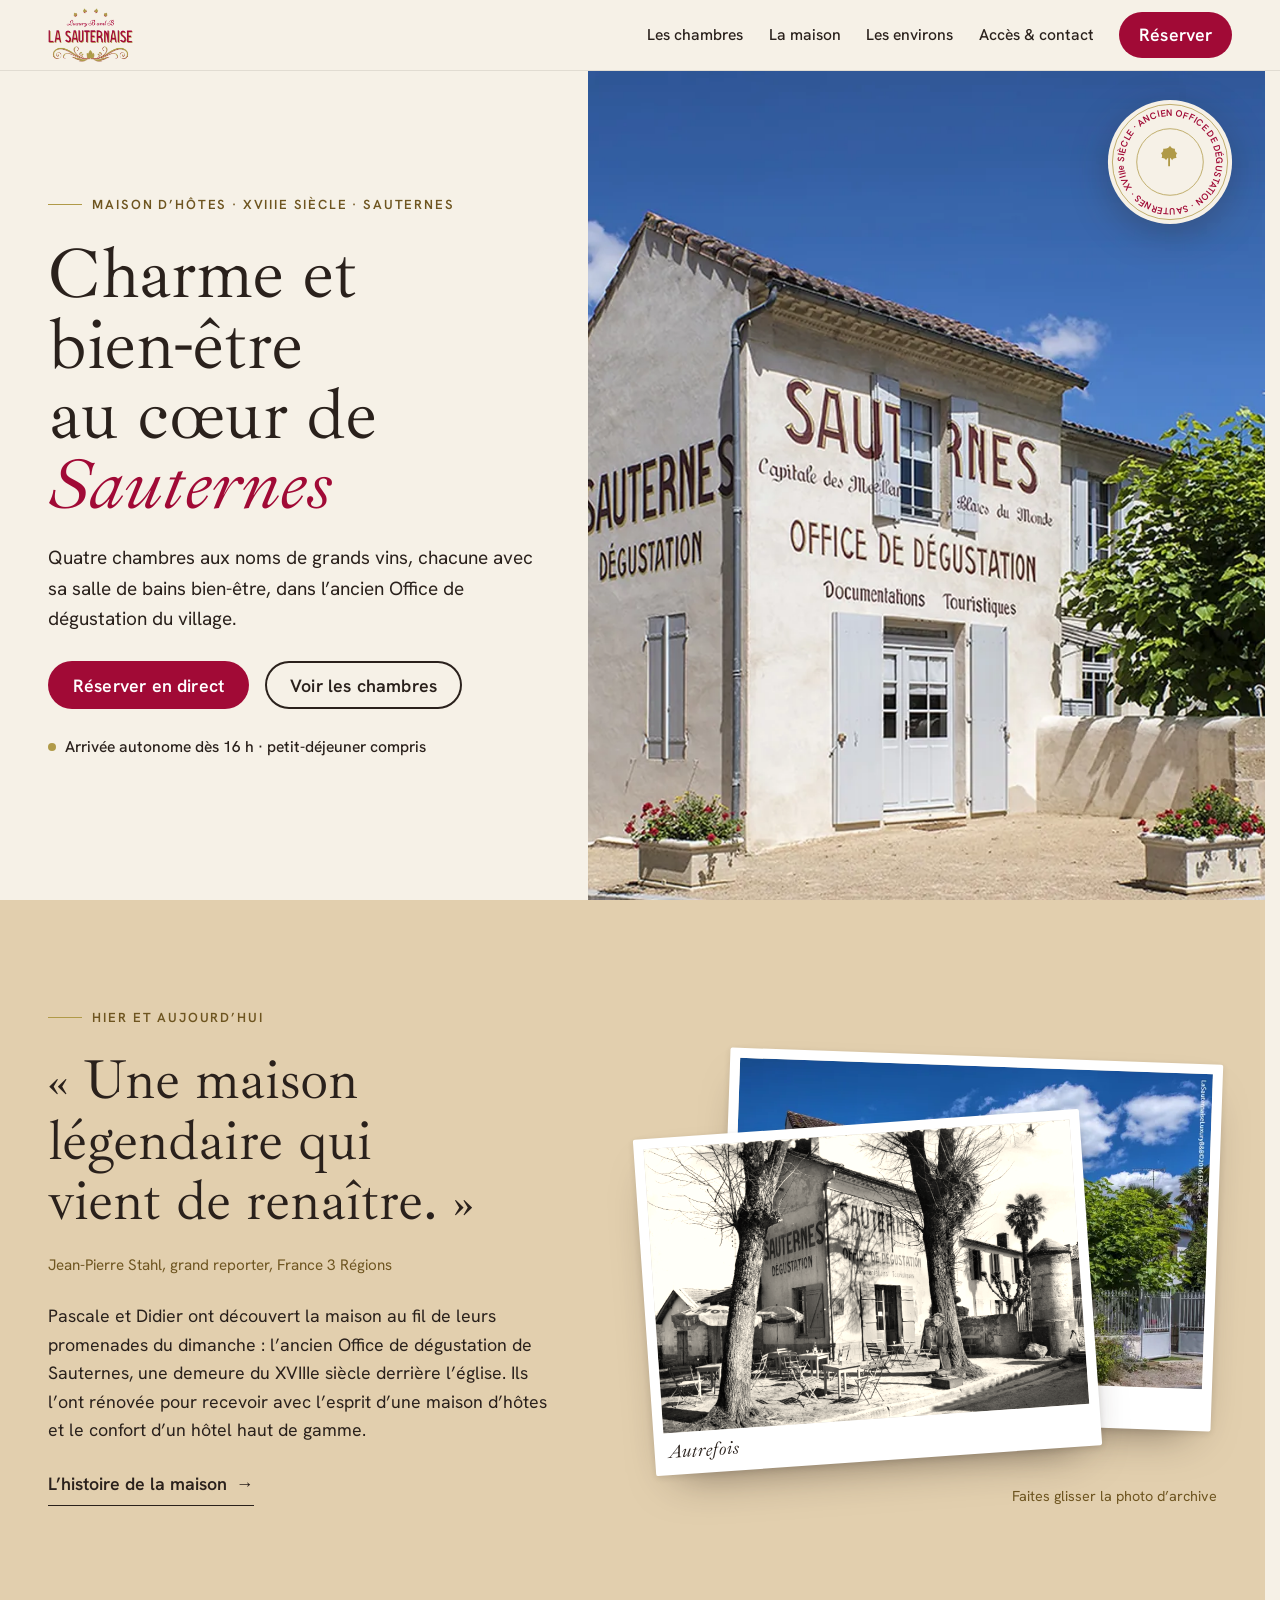
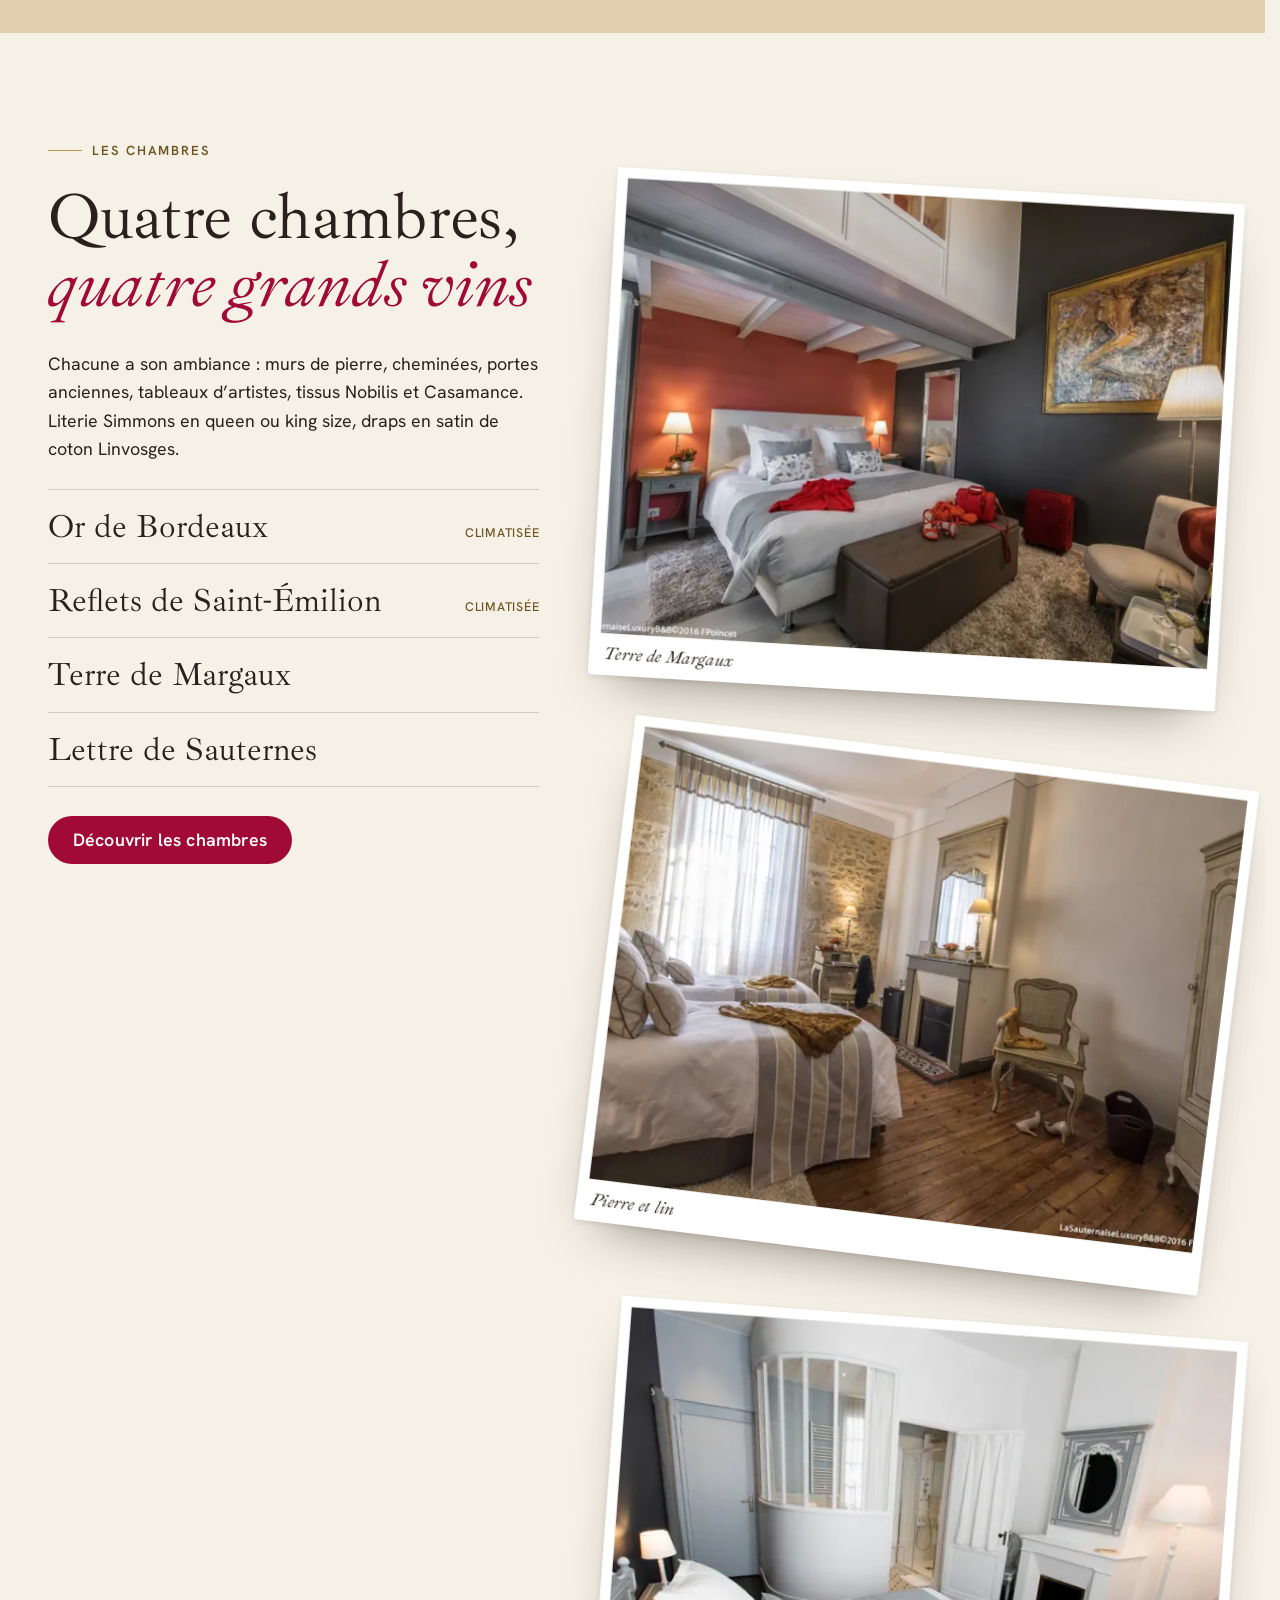
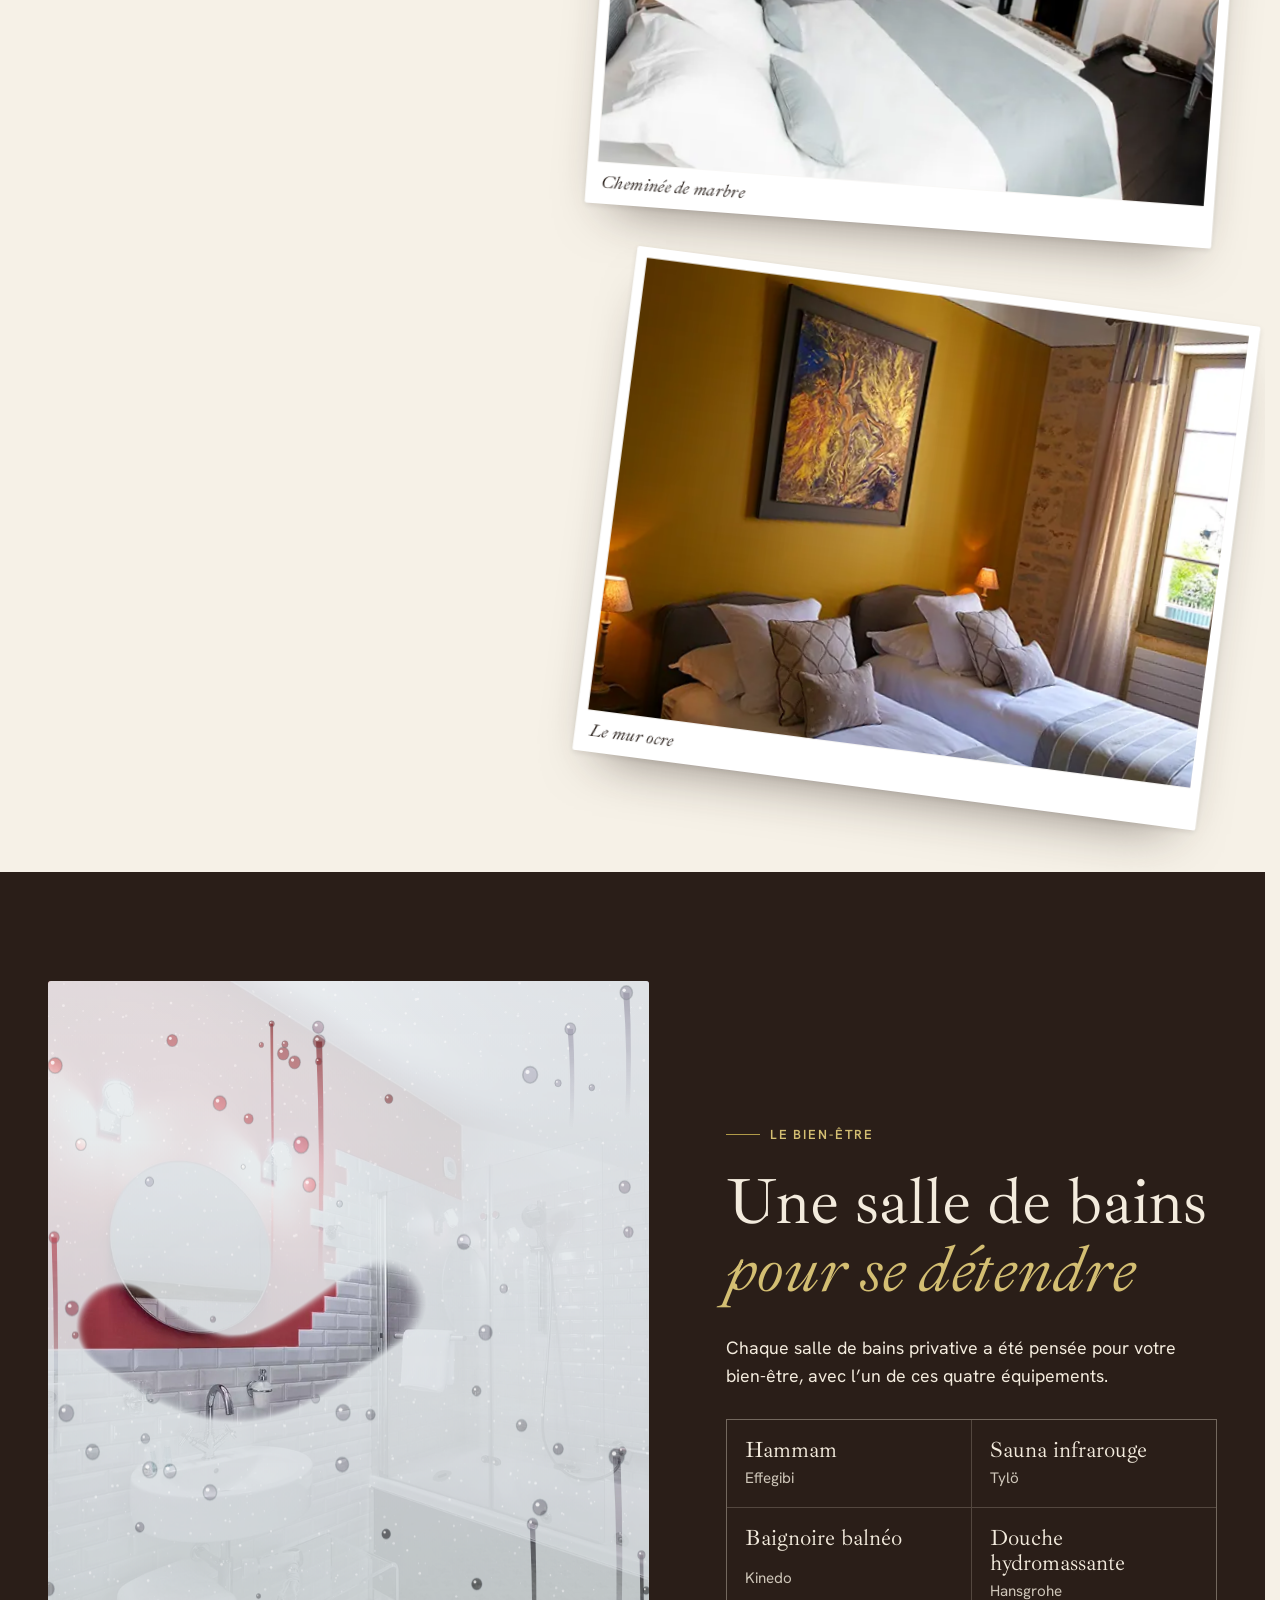
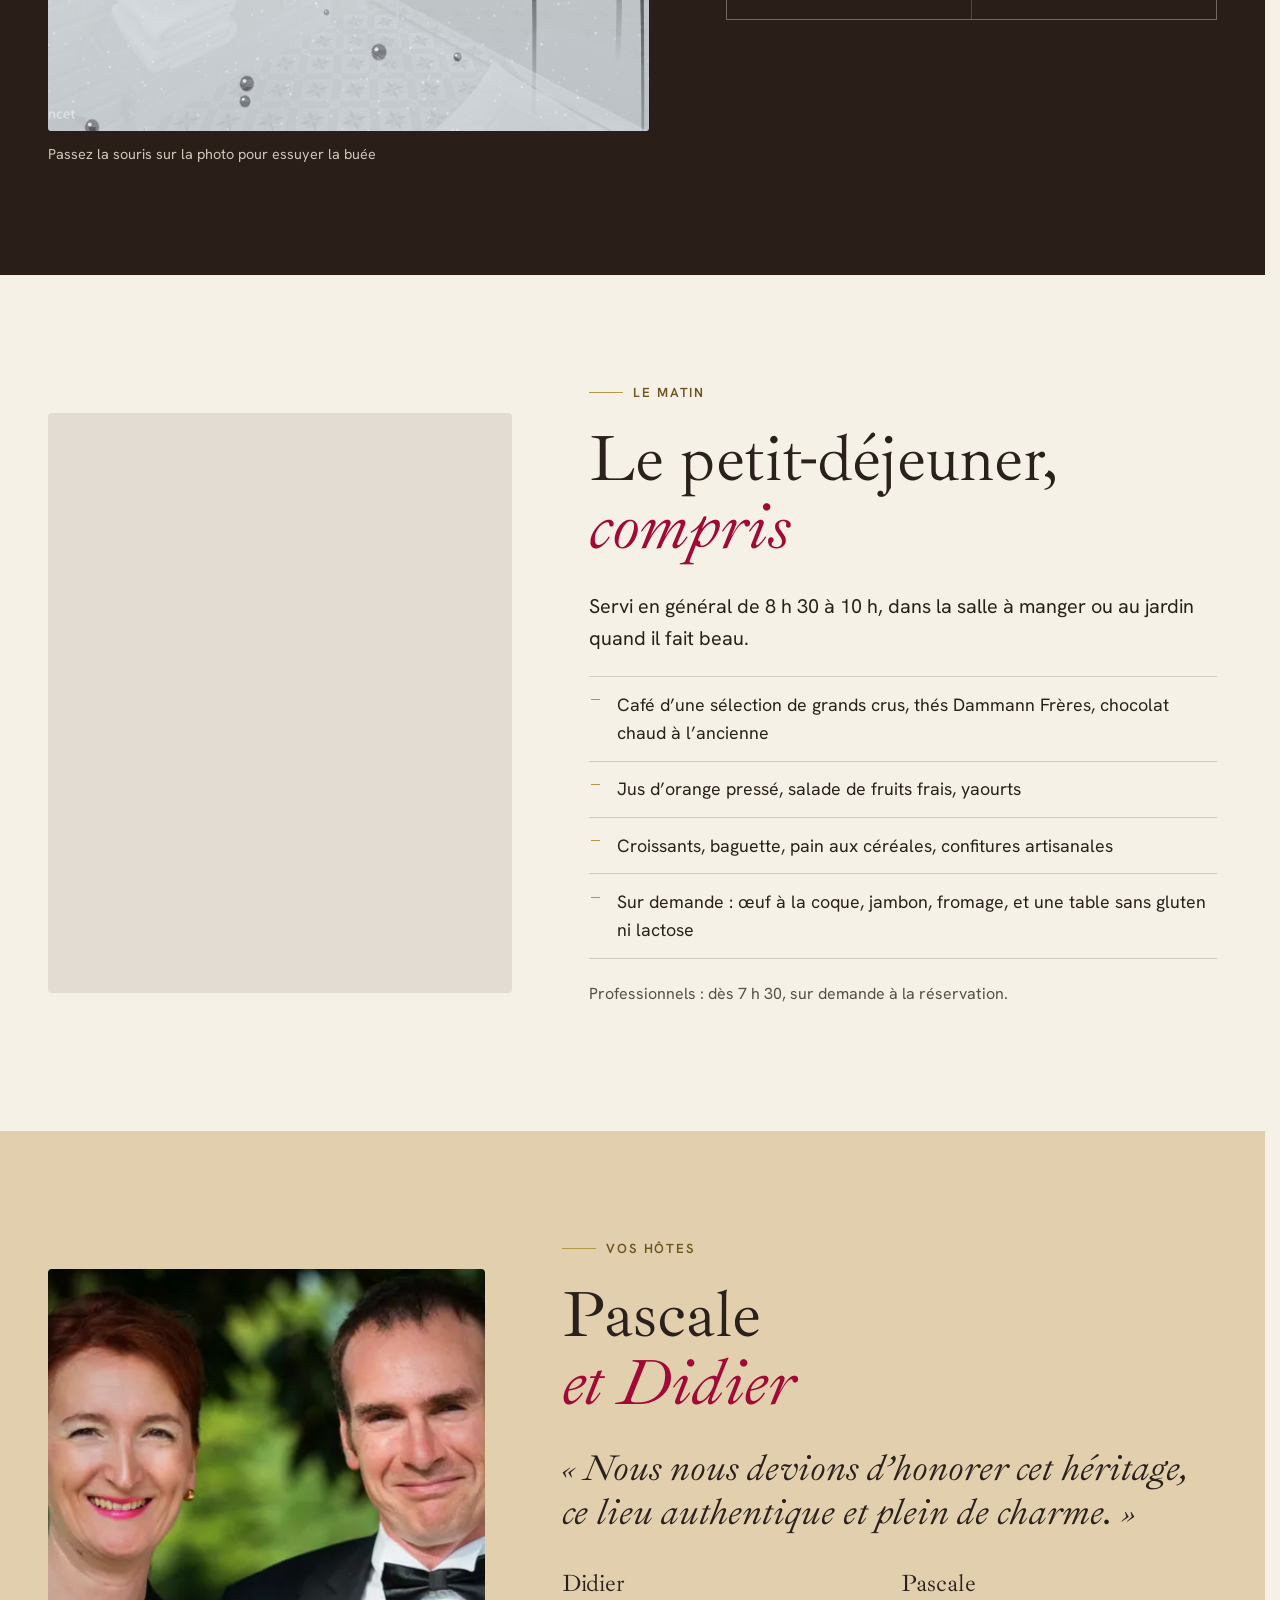
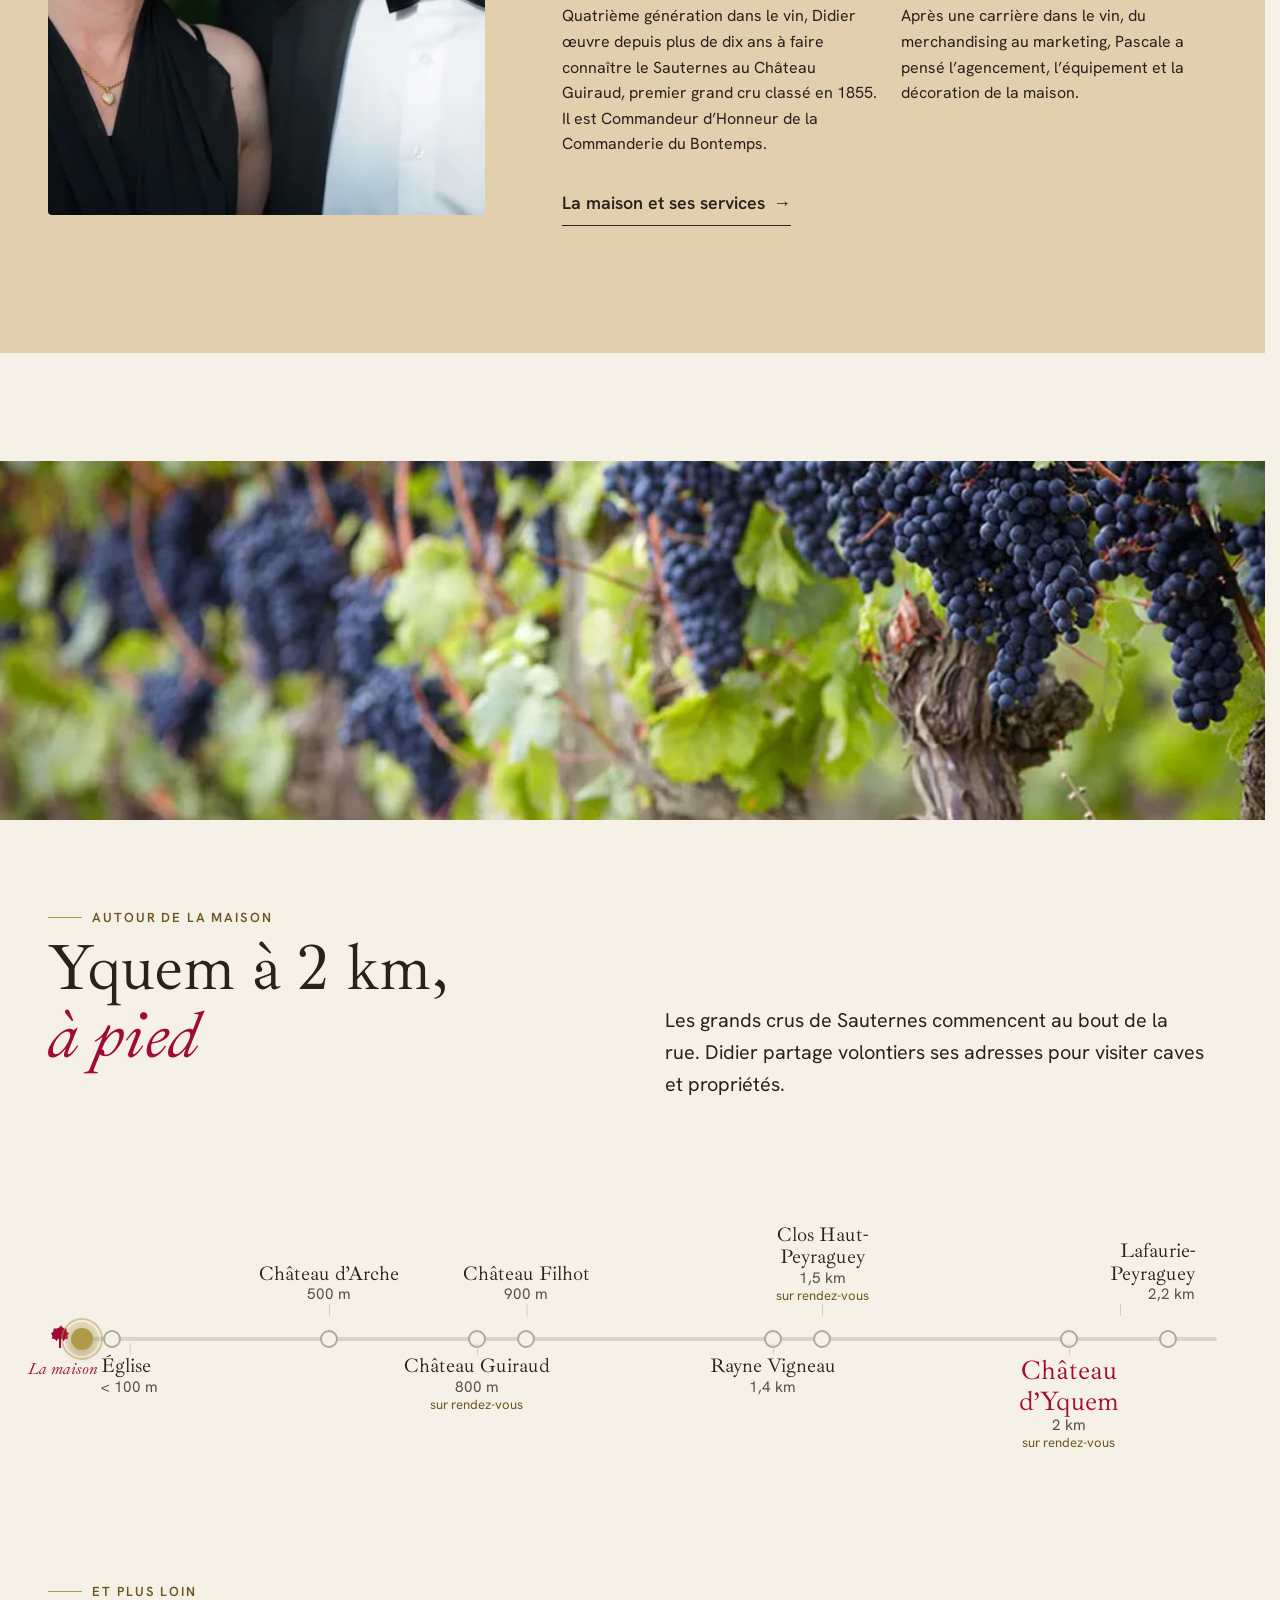
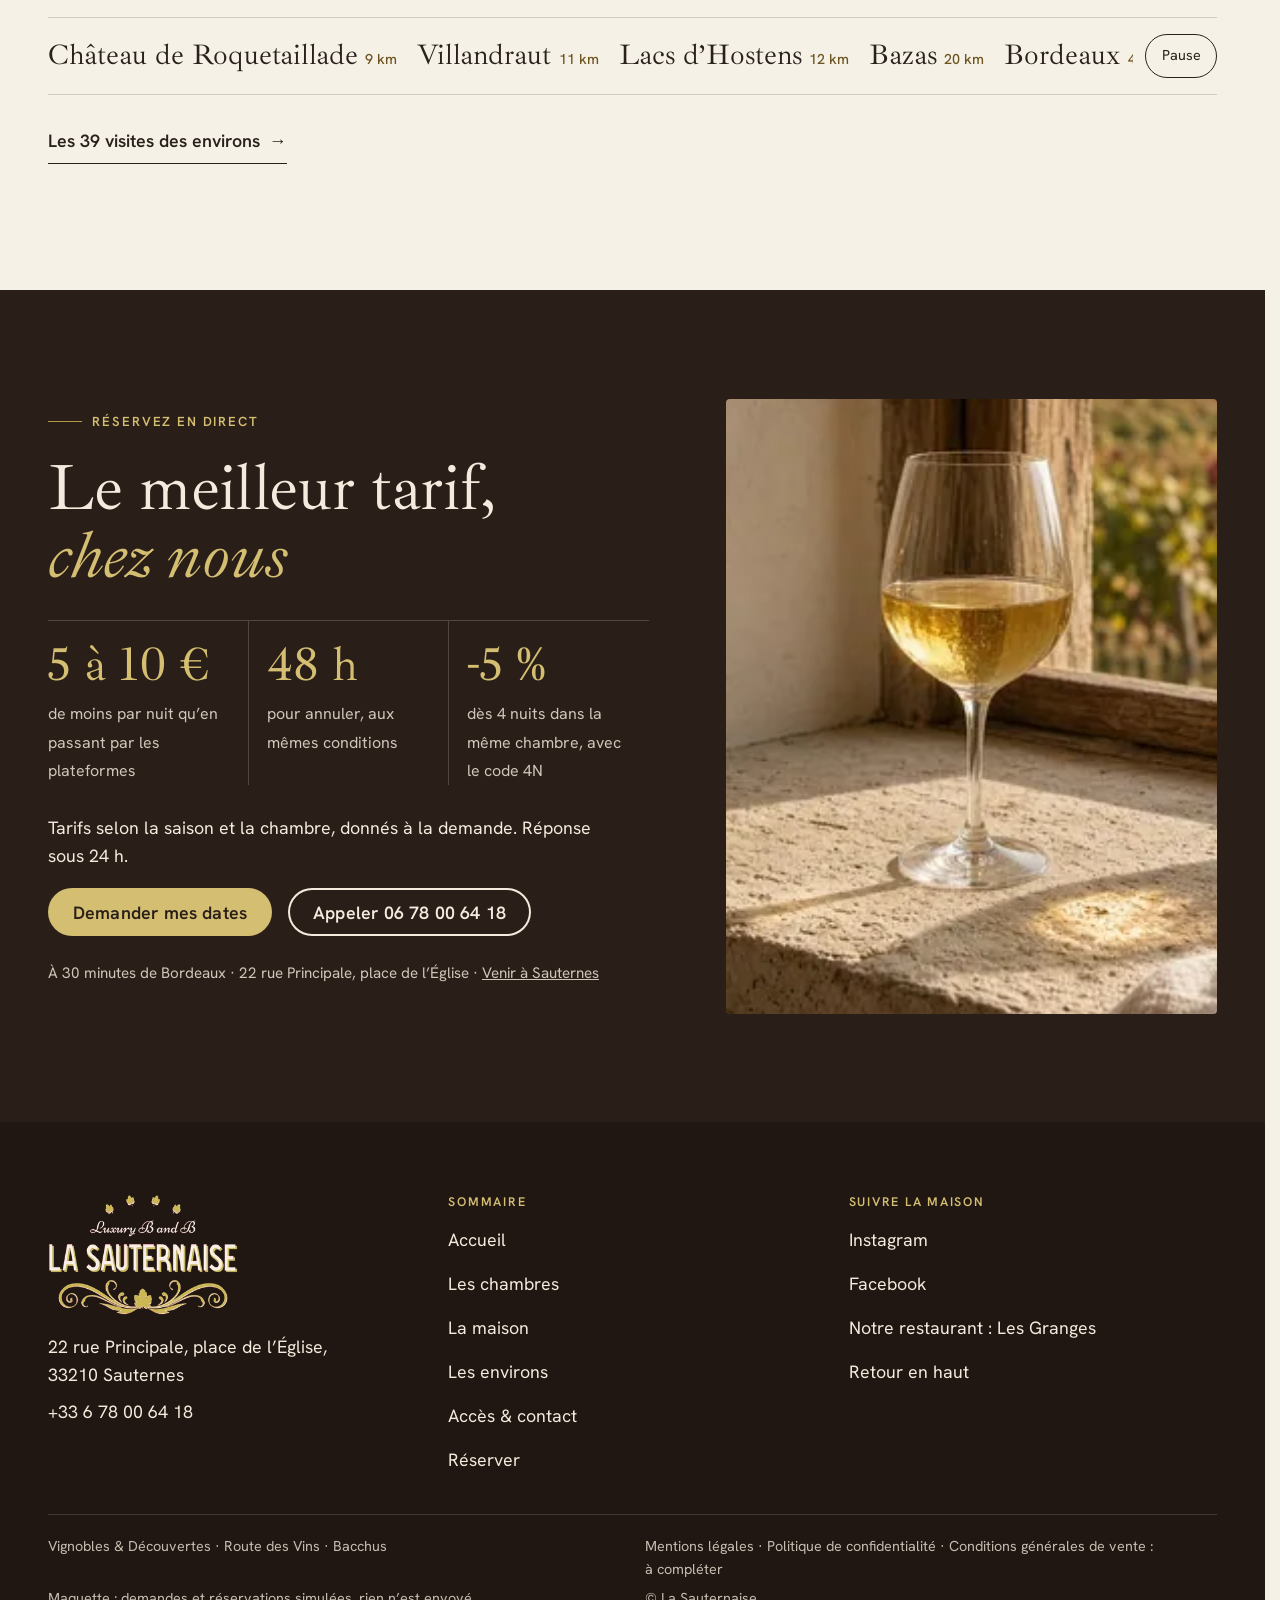
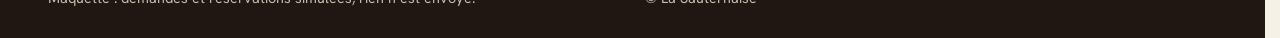
==== commit c1812a94: "Maquette La Sauternaise v2" ====
--- a/index.html
+++ b/index.html
@@ -1,5 +1,5 @@
 <!doctype html>
-<html lang="fr" data-v="1">
+<html lang="fr" data-v="2" data-curseur>
 <head>
 <meta charset="utf-8">
 <meta name="viewport" content="width=device-width, initial-scale=1, viewport-fit=cover">
@@ -35,14 +35,14 @@
 })();</script>
 <link rel="preload" href="/assets/fonts/ibarra-real-nova-latin-400-normal.woff2" as="font" type="font/woff2" crossorigin>
 <link rel="preload" href="/assets/fonts/hanken-grotesk-latin-400-normal.woff2" as="font" type="font/woff2" crossorigin>
-<link rel="stylesheet" href="/assets/css/socle.css?v=1">
-<link rel="stylesheet" href="/assets/css/site.css?v=1">
-<link rel="modulepreload" href="/assets/js/site.js?v=1">
-<link rel="modulepreload" href="/assets/js/socle/index.js?v=1">
+<link rel="stylesheet" href="/assets/css/socle.css?v=2">
+<link rel="stylesheet" href="/assets/css/site.css?v=2">
+<link rel="modulepreload" href="/assets/js/site.js?v=2">
+<link rel="modulepreload" href="/assets/js/socle/index.js?v=2">
 <script src="/assets/vendor/gsap.min.js" defer></script>
 <script src="/assets/vendor/ScrollTrigger.min.js" defer></script>
 <script src="/assets/vendor/SplitText.min.js" defer></script>
-<script type="module" src="/assets/js/site.js?v=1"></script>
+<script type="module" src="/assets/js/site.js?v=2"></script>
 <meta name="theme-color" content="#F6F1E7">
 <link rel="icon" href="/assets/images/favicon.svg" type="image/svg+xml">
 <link rel="apple-touch-icon" href="/assets/images/apple-touch-icon.png">
@@ -119,11 +119,20 @@
     </p>
     <p class="info-cle" data-info-cle data-anime="gsap">Arrivée autonome dès 16 h · petit-déjeuner compris</p>
   </div>
-  <figure class="media hero-media" data-iris-centre data-effet="facade" data-boucle-css style="--cadrage:33% 52%;--cadrage-mobile:50% 52%;background-image:url([data-uri]);background-size:cover;background-position:33% 52%">
+  <div class="hero-photo">
+    <figure class="media hero-media" data-iris-centre data-effet="facade" data-boucle-css style="--cadrage:33% 52%;--cadrage-mobile:50% 52%;background-image:url([data-uri]);background-size:cover;background-position:33% 52%">
   <picture><source media="(max-width: 760px) and (orientation: portrait)" srcset="/assets/images/facade-mobile-640.webp 640w, /assets/images/facade-mobile-1080.webp 1080w" sizes="(max-width: 760px) 100vw, 55vw">
     <img src="/assets/images/facade-1280.webp" srcset="/assets/images/facade-640.webp 640w, /assets/images/facade-1280.webp 1280w, /assets/images/facade-1800.webp 1800w" sizes="(max-width: 760px) 100vw, 55vw" alt="La façade de La Sauternaise, ancien Office de dégustation de Sauternes, avec son inscription peinte et ses volets gris" width="1280" height="960" fetchpriority="high" loading="eager" decoding="async">
   </picture>
 </figure>
+    <div class="cachet" data-effet="cachet" aria-hidden="true" data-audit-ignorer>
+      <svg viewBox="0 0 200 200" focusable="false"><defs><path id="cachet-cercle" d="M100,100 m-72,0 a72,72 0 1,1 144,0 a72,72 0 1,1 -144,0"/></defs>
+        <circle cx="100" cy="100" r="97" class="cachet-fond"/><circle cx="100" cy="100" r="90" class="cachet-filet"/><circle cx="100" cy="100" r="52" class="cachet-filet"/>
+        <g class="cachet-tourne"><text class="cachet-texte"><textPath href="#cachet-cercle" textLength="448" lengthAdjust="spacing">ANCIEN OFFICE DE DÉGUSTATION · SAUTERNES · XVIIIe SIÈCLE ·</textPath></text></g>
+        <path class="cachet-feuille" transform="translate(76 70) scale(1.5)" d="M16 3c1.2 2.4 3 3.3 5.2 3.1-.5 2 .3 3.7 2.4 4.6-1.4 1.3-1.7 3.1-.8 5.2-2.1-.3-3.6.4-4.6 2.3-.6-1.4-1.3-2.3-2.2-2.7v8.9h-1.9v-8.9c-.9.4-1.6 1.3-2.2 2.7-1-1.9-2.5-2.6-4.6-2.3.9-2.1.6-3.9-.8-5.2 2.1-.9 2.9-2.6 2.4-4.6C12.9 6.3 14.8 5.4 16 3z"/>
+      </svg>
+    </div>
+  </div>
 </section>
 <section class="section fond-pierre" id="histoire" aria-labelledby="hier-titre">
   <div class="conteneur hier-grille">
@@ -143,7 +152,7 @@
 </figure>
         <figcaption class="tirage-legende">Aujourd’hui</figcaption>
       </figure>
-      <figure class="tirage tirage--archive" data-superpose>
+      <figure class="tirage tirage--archive" data-superpose data-curseur-texte="Glisser" data-grille="manipuler">
         <figure class="media " style="--cadrage:45% 48%">
   <picture>
     <img src="/assets/images/archive-1280.webp" srcset="/assets/images/archive-640.webp 640w, /assets/images/archive-1280.webp 1280w, /assets/images/archive-1800.webp 1800w" sizes="(max-width: 860px) 78vw, 40vw" alt="La même maison autrefois : l’Office de dégustation de Sauternes sur une photo d’archive en noir et blanc" width="1280" height="853" loading="lazy" decoding="async">
@@ -200,7 +209,7 @@
 <section class="section fond-cave" id="bien-etre" aria-labelledby="bienetre-titre">
   <div class="conteneur buee-grille">
     <div>
-      <div class="buee" data-effet="buee" data-souris>
+      <div class="buee" data-effet="buee" data-souris data-curseur-texte="Essuyer">
         <figure class="media " style="--cadrage:50% 53%">
   <picture>
     <img src="/assets/images/bain-rouge-800.webp" srcset="/assets/images/bain-rouge-480.webp 480w, /assets/images/bain-rouge-800.webp 800w" sizes="(max-width: 860px) 92vw, 50vw" alt="Salle de bains au mur rouge, douche vitrée et carreaux de ciment" width="800" height="1000" loading="lazy" decoding="async">
@@ -272,7 +281,9 @@
     <div class="regle" data-effet="regle-des-distances" role="img" aria-label="Distances depuis la maison : Église &lt; 100 m, Château d’Arche 500 m, Château Guiraud 800 m, Château Filhot 900 m, Rayne Vigneau 1,4 km, Clos Haut-Peyraguey 1,5 km, Château d’Yquem 2 km, Lafaurie-Peyraguey 2,2 km">
       <div class="regle-axe">
         <span class="regle-plein"></span>
+        <span class="regle-marcheur" aria-hidden="true"></span>
         <svg class="regle-maison" viewBox="0 0 32 32" aria-hidden="true" focusable="false"><path fill="currentColor" d="M16 3c1.2 2.4 3 3.3 5.2 3.1-.5 2 .3 3.7 2.4 4.6-1.4 1.3-1.7 3.1-.8 5.2-2.1-.3-3.6.4-4.6 2.3-.6-1.4-1.3-2.3-2.2-2.7v8.9h-1.9v-8.9c-.9.4-1.6 1.3-2.2 2.7-1-1.9-2.5-2.6-4.6-2.3.9-2.1.6-3.9-.8-5.2 2.1-.9 2.9-2.6 2.4-4.6C12.9 6.3 14.8 5.4 16 3z"/></svg>
+        <span class="regle-depart" aria-hidden="true">La maison</span>
         <div class="regle-point bas debut" style="--x:0.0261;--xi:0.0400" data-km="0.06" data-repere>
           <p class="regle-etiquette"><strong>Église</strong>&lt; 100 m</p>
         </div><div class="regle-point haut" style="--x:0.2174;--xi:0.1714" data-km="0.5" data-repere>
--- a/assets/css/site.css
+++ b/assets/css/site.css
@@ -64,7 +64,8 @@
 
 /* ---------- En-tête et menu ---------- */
 [data-entete] { background: var(--chaux); border-bottom-color: rgba(42, 33, 28, .1); }
-.entete-logo img { width: auto; height: 46px; }
+.entete-logo img { width: auto; height: 54px; }
+@media (max-width: 760px) { .entete-logo img { height: 44px; } }
 [data-nav] a { font-weight: 500; font-size: .98rem; }
 [data-nav] a[aria-current] { text-decoration-color: var(--or); }
 [data-menu] .menu-lien { font-size: clamp(2rem, 8vw, 3.2rem); }
@@ -95,6 +96,7 @@
 .hero-ligne em { font-style: italic; color: var(--accent); }
 .hero-intro { max-width: 30em; font-size: clamp(1.02rem, .95rem + .3vw, 1.22rem); margin-bottom: 1.4em; }
 .hero .actions { margin-bottom: 1.2em; }
+.hero-photo { position: relative; min-width: 0; }
 .hero-media { position: relative; height: calc(100svh - var(--entete-h)); border-radius: 0; }
 .hero-adresse { position: absolute; right: 14px; bottom: 14px; z-index: 2; margin: 0; padding: 6px 12px; border-radius: 999px; background: rgba(246, 241, 231, .92); color: var(--texte); font: 500 .85rem/1.3 var(--police-texte); }
 @media (max-width: 960px) and (min-width: 761px) { .hero { grid-template-columns: minmax(0, 1.1fr) minmax(0, 1fr); } }
@@ -162,7 +164,7 @@
 .equipements { list-style: none; padding: 0; margin: 1.6em 0 0; display: grid; grid-template-columns: repeat(2, minmax(0, 1fr)); gap: 1px; background: var(--ligne); border: 1px solid var(--ligne); }
 .equipements li { background: var(--fond); padding: 18px 18px 16px; display: grid; gap: 2px; }
 .equipements strong { font: 400 1.4rem/1.15 var(--police-titres); }
-.equipements span { font-size: .9rem; color: var(--texte-doux); }
+.equipements span { font-size: .95rem; color: var(--texte-doux); }
 @media (max-width: 860px) { .buee-grille { grid-template-columns: minmax(0, 1fr); } .buee-grille > :first-child { order: 2; } }
 
 /* ---------- Le matin ---------- */
@@ -171,7 +173,7 @@
 .liste-fine { list-style: none; padding: 0; margin: 1.2em 0; border-top: 1px solid var(--ligne); }
 .liste-fine li { padding: .75em 0 .75em 1.6em; border-bottom: 1px solid var(--ligne); position: relative; }
 .liste-fine li::before { content: ''; position: absolute; left: 2px; top: 1.25em; width: 9px; height: 1px; background: var(--or); }
-.note { font-size: .95rem; color: var(--texte-doux); }
+.note { font-size: 1rem; color: var(--texte-doux); }
 @media (max-width: 860px) { .matin-grille { grid-template-columns: minmax(0, 1fr); } .matin-grille .media { order: 2; aspect-ratio: 4 / 3; } }
 
 /* ---------- Vos hôtes ---------- */
@@ -180,29 +182,29 @@
 .hotes-citation { font: italic 400 clamp(1.5rem, 1rem + 1.6vw, 2.3rem)/1.2 var(--police-titres); margin: 0 0 1em; color: var(--texte); }
 .hotes-bios { display: grid; grid-template-columns: repeat(2, minmax(0, 1fr)); gap: 24px; margin-bottom: 1.4em; }
 .hotes-bios h3 { font-size: 1.5rem; margin-bottom: .25em; }
-.hotes-bios p { font-size: .98rem; margin: 0; }
+.hotes-bios p { font-size: 1rem; margin: 0; }
 @media (max-width: 860px) { .hotes-grille, .hotes-bios { grid-template-columns: minmax(0, 1fr); } }
 
 /* ---------- À pied : règle des distances ---------- */
 .pied-bandeau { height: clamp(200px, 28vw, 360px); border-radius: 0; margin-bottom: clamp(48px, 7vw, 96px); }
 .pied-tete { display: grid; grid-template-columns: minmax(0, 1fr) minmax(0, 1fr); gap: clamp(24px, 5vw, 80px); align-items: end; margin-bottom: clamp(40px, 6vw, 80px); }
 .pied-tete p { margin: 0; }
-.regle { --p: 0; position: relative; margin: 0 0 clamp(40px, 6vw, 72px); padding: 150px 0 150px; }
-.regle-axe { position: relative; height: 2px; background: color-mix(in srgb, var(--texte) 16%, var(--fond)); margin-left: 34px; }
+.regle { --p: 0; position: relative; margin: 0 0 clamp(40px, 6vw, 72px); padding: 160px 0 170px; }
+.regle-axe { position: relative; height: 4px; border-radius: 4px; background: color-mix(in srgb, var(--texte) 14%, var(--fond)); margin-left: 34px; }
 .regle-plein { position: absolute; inset: 0; background: var(--or); transform-origin: 0 50%; transform: scaleX(var(--p)); }
-.regle-maison { position: absolute; left: -34px; top: 50%; transform: translateY(-50%); width: 30px; height: 30px; color: var(--accent); }
+.regle-maison { position: absolute; left: -38px; top: 50%; transform: translateY(-50%); width: 34px; height: 34px; color: var(--accent); }
 .regle-point { position: absolute; left: calc(var(--x) * 100%); top: 0; width: 0; }
-.regle-point::before { content: ''; position: absolute; left: -6px; top: -5px; width: 12px; height: 12px; border-radius: 50%; background: var(--fond); border: 2px solid color-mix(in srgb, var(--texte) 35%, var(--fond)); transition: background .35s, border-color .35s, transform .35s var(--courbe); }
+.regle-point::before { content: ''; position: absolute; left: -9px; top: -7px; width: 18px; height: 18px; border-radius: 50%; background: var(--fond); border: 2px solid color-mix(in srgb, var(--texte) 35%, var(--fond)); transition: background .35s, border-color .35s, transform .35s var(--courbe); }
 .regle-point.atteint::before { background: var(--or); border-color: var(--or); transform: scale(1.25); }
-.regle-etiquette { position: absolute; left: 0; width: max-content; max-width: 132px; transform: translateX(-50%); text-align: center; font-size: .86rem; line-height: 1.25; transition: color .35s; color: var(--texte-doux); }
-.regle-etiquette strong { display: block; font: 400 1.08rem/1.15 var(--police-titres); color: var(--texte); }
+.regle-etiquette { position: absolute; left: 0; width: max-content; max-width: 150px; transform: translateX(-50%); text-align: center; font-size: .95rem; line-height: 1.25; transition: color .35s, transform .45s var(--courbe); color: var(--texte-doux); }
+.regle-etiquette strong { display: block; font: 400 1.25rem/1.12 var(--police-titres); color: var(--texte); }
 .regle-etiquette em { display: block; font-style: normal; font-size: .82rem; color: var(--brun); }
 .regle-point.haut .regle-etiquette { bottom: 18px; }
 .regle-point.bas .regle-etiquette { top: 18px; }
 .regle-point.haut .regle-etiquette::after, .regle-point.bas .regle-etiquette::after { content: ''; position: absolute; left: 50%; width: 1px; height: 12px; background: var(--ligne); }
 .regle-point.haut .regle-etiquette::after { top: 100%; }
 .regle-point.bas .regle-etiquette::after { bottom: 100%; }
-.regle-point.vedette strong { font-size: 1.5rem; color: var(--accent); }
+.regle-point.vedette strong { font-size: 1.7rem; color: var(--accent); }
 .regle-graduation { position: absolute; left: 34px; right: 0; top: 50%; display: flex; justify-content: space-between; transform: translateY(-50%); pointer-events: none; }
 .regle-km { position: absolute; top: 50%; transform: translate(-50%, 14px); font-size: .75rem; color: var(--texte-doux); }
 .regle-legende { margin: 0; font-size: .85rem; color: var(--texte-doux); }
@@ -232,7 +234,7 @@
 .direct-chiffres li { padding: 18px 18px 0 0; }
 .direct-chiffres li + li { padding-left: 18px; border-left: 1px solid var(--ligne); }
 .direct-chiffres strong { display: block; font: 400 clamp(2rem, 1.4rem + 2vw, 3.2rem)/1.05 var(--police-titres); color: var(--or-clair); margin-bottom: .2em; white-space: nowrap; }
-.direct-chiffres span { font-size: .95rem; color: var(--texte-doux); }
+.direct-chiffres span { font-size: 1rem; color: var(--texte-doux); }
 .direct .media { aspect-ratio: 4 / 5; }
 .direct-acces { margin-top: 1.6em; font-size: .95rem; color: var(--texte-doux); }
 @media (max-width: 860px) {
@@ -298,7 +300,7 @@
 .ouv-outil h1 { font-size: clamp(2.6rem, min(6vw, 11vh), 5.6rem); }
 .ouv-outil .chapo { max-width: 36em; }
 .recap { position: sticky; top: calc(var(--entete-h) + 24px); }
-.recap-carte { background: #fff; border-radius: 6px; box-shadow: 0 24px 50px -30px rgba(42, 30, 24, .5); overflow: hidden; }
+.recap-carte { position: relative; background: #fff; border-radius: 6px; box-shadow: 0 24px 50px -30px rgba(42, 30, 24, .5); overflow: hidden; }
 .recap-carte .media { aspect-ratio: 16 / 10; border-radius: 0; }
 .recap-corps { padding: 20px 22px 22px; }
 .recap-corps h2 { font-size: 1.7rem; margin-bottom: .5em; }
@@ -406,7 +408,7 @@
 .soins li { padding: 18px; background: rgba(255, 255, 255, .86); border-radius: 4px; }
 .soins strong { display: block; font: 400 1.4rem/1.2 var(--police-titres); }
 .soins em { display: block; font-style: normal; font: 600 .8rem/1.4 var(--police-texte); letter-spacing: .1em; text-transform: uppercase; color: var(--brun); margin-bottom: .4em; }
-.soins span { font-size: .93rem; }
+.soins span { font-size: .97rem; }
 .salles { display: grid; grid-template-columns: repeat(3, minmax(0, 1fr)); gap: 16px; margin-top: clamp(32px, 5vw, 56px); }
 .salles .media { aspect-ratio: 4 / 5; }
 @media (max-width: 760px) { .soins { grid-template-columns: minmax(0, 1fr); } .salles { grid-template-columns: repeat(3, minmax(0, 1fr)); gap: 8px; } }
@@ -415,12 +417,12 @@
 .carte-service { display: flex; flex-direction: column; gap: 14px; }
 .carte-service .media { aspect-ratio: 4 / 5; }
 .carte-service h3 { font-size: 1.7rem; margin: 0; }
-.carte-service p { margin: 0; font-size: .98rem; }
+.carte-service p { margin: 0; font-size: 1rem; }
 @media (max-width: 860px) { .cartes-3 { grid-template-columns: minmax(0, 1fr); } .carte-service .media { aspect-ratio: 4 / 3; } }
 
 .colonnes-matin { display: grid; grid-template-columns: repeat(2, minmax(0, 1fr)); gap: 28px 40px; margin-top: 1.6em; }
 .colonnes-matin h3 { font-size: 1.5rem; margin-bottom: .3em; }
-.colonnes-matin p { margin: 0; font-size: .98rem; }
+.colonnes-matin p { margin: 0; font-size: 1rem; }
 @media (max-width: 760px) { .colonnes-matin { grid-template-columns: minmax(0, 1fr); } }
 
 .revelateur { position: relative; aspect-ratio: 3 / 2; border-radius: 3px; overflow: hidden; }
@@ -436,7 +438,7 @@
 .portrait { display: grid; gap: 12px; }
 .portrait .media { aspect-ratio: 1 / 1; max-width: 180px; border-radius: 50%; }
 .portrait h3 { font-size: 2rem; margin: 0; }
-.portrait p { margin: 0; font-size: .98rem; }
+.portrait p { margin: 0; font-size: 1rem; }
 .portrait blockquote { margin: 0; padding-left: 14px; border-left: 2px solid var(--or); font: italic 400 1.15rem/1.35 var(--police-titres); }
 @media (max-width: 960px) { .portraits { grid-template-columns: minmax(0, 1fr) minmax(0, 1fr); } .portraits > .media { grid-column: 1 / -1; aspect-ratio: 16 / 10; } }
 @media (max-width: 620px) { .portraits { grid-template-columns: minmax(0, 1fr); } }
@@ -462,7 +464,7 @@
 .visite-corps { padding: 14px 16px 16px; display: grid; gap: 4px; }
 .visite-distance { font: 600 .82rem/1.3 var(--police-texte); letter-spacing: .08em; text-transform: uppercase; color: var(--accent); }
 .visite h3 { font-size: 1.35rem; margin: 0; }
-.visite p { margin: 0; font-size: .93rem; color: var(--texte-doux); }
+.visite p { margin: 0; font-size: .96rem; color: var(--texte-doux); }
 .visite-rdv { justify-self: start; margin-top: 4px; padding: 2px 9px; border-radius: 999px; background: color-mix(in srgb, var(--or) 22%, #fff); font-size: .82rem; font-weight: 600; }
 .visite.masquee { display: none; }
 html.js .visites.en-change > .visite { opacity: 0 !important; transform: translateY(8px) !important; }
@@ -583,3 +585,137 @@
 @media (max-height: 620px) { html:not(.js) .hero { min-height: 0; } }
 /* Sans JavaScript, l'en-tête (sur deux rangées) reste dans le flux : le texte de l'ouverture part du haut. */
 @media (max-height: 620px) { html:not(.js) .hero-texte { align-self: start; } }
+
+/* ===== v2 ===== */
+/* Cachet tournant sur la façade */
+.cachet { position: absolute; right: clamp(14px, 2.4vw, 34px); top: clamp(14px, 3vh, 34px); z-index: 3; width: clamp(104px, 10vw, 150px); aspect-ratio: 1; pointer-events: none; filter: drop-shadow(0 10px 18px rgba(42, 30, 24, .28)); }
+.cachet svg { width: 100%; height: 100%; display: block; overflow: visible; }
+.cachet-fond { fill: var(--chaux); }
+.cachet-filet { fill: none; stroke: var(--or); stroke-width: 1.2; }
+.cachet-texte { font: 600 14.5px/1 var(--police-texte); letter-spacing: .02em; fill: var(--accent); }
+.cachet-feuille { fill: var(--or); }
+html.js[data-arrivee="intro"]:not(.secours):not(.intro-finie) .cachet { opacity: 0; }
+@media (max-width: 760px) { .cachet { right: calc(var(--gouttiere) + 10px); top: 10px; width: 92px; } .hero-intro { display: none; } }
+
+/* Règle : le marcheur doré avance avec le défilement */
+.regle-marcheur { position: absolute; z-index: 2; left: calc(var(--p) * 100%); top: 50%; width: 22px; height: 22px; margin: -11px 0 0 -11px; border-radius: 50%; background: var(--or); box-shadow: 0 0 0 6px color-mix(in srgb, var(--or) 28%, transparent), 0 4px 12px rgba(42, 30, 24, .3); }
+.regle-marcheur::after { content: ''; position: absolute; inset: -10px; border-radius: 50%; border: 2px solid var(--or); opacity: .5; animation: pouls 1.8s ease-out infinite; }
+@keyframes pouls { from { transform: scale(.6); opacity: .7; } to { transform: scale(1.5); opacity: 0; } }
+.regle-depart { position: absolute; left: -54px; top: 24px; width: 70px; text-align: center; font: italic 400 1rem/1.1 var(--police-titres); color: var(--accent); }
+.regle-point.atteint .regle-etiquette { color: var(--texte); }
+.regle-point.haut.atteint .regle-etiquette { transform: translate(-50%, -4px); }
+.regle-point.bas.atteint .regle-etiquette { transform: translate(-50%, 4px); }
+.regle-point.debut.atteint .regle-etiquette { transform: translate(-18%, 4px); }
+.regle-point.fin.atteint .regle-etiquette { transform: translate(-82%, -4px); }
+@media (max-width: 860px) {
+  .regle-axe { width: 4px; }
+  .regle-marcheur { left: 50%; top: calc(var(--p) * 100%); margin: -11px 0 0 -11px; }
+  .regle-depart { left: 28px; top: -40px; text-align: left; width: auto; }
+  .regle-point .regle-etiquette, .regle-point.atteint .regle-etiquette, .regle-point.debut.atteint .regle-etiquette, .regle-point.fin.atteint .regle-etiquette { transform: translateY(-50%); }
+  .regle-point::before { left: -7px; }
+}
+
+/* Curseur doré, avec un libellé sur les zones à manipuler */
+.curseur { border-color: var(--or); display: grid; place-items: center; transition: opacity .2s, width .25s var(--courbe), height .25s var(--courbe), left .25s var(--courbe), top .25s var(--courbe), background .25s; }
+.curseur .curseur-libelle { font: 600 12px/1 var(--police-texte); letter-spacing: .06em; text-transform: uppercase; color: var(--cave); opacity: 0; transition: opacity .2s; white-space: nowrap; }
+.curseur.curseur-texte { width: 84px; height: 84px; left: -42px; top: -42px; background: color-mix(in srgb, var(--or-clair) 88%, transparent); border-color: transparent; }
+.curseur.curseur-texte .curseur-libelle { opacity: 1; }
+
+/* Étiquettes de vin (chambres) */
+.etiquettes { gap: clamp(14px, 2vw, 24px); perspective: 900px; }
+.etiquette { justify-content: flex-start; align-items: center; min-height: 0; padding: 40px 24px 26px; background: linear-gradient(180deg, #FFFDF8, #FBF6EA); border-radius: 2px; box-shadow: 0 24px 44px -30px rgba(42, 30, 24, .55), 0 1px 0 rgba(42, 30, 24, .06); }
+.etiquette::before { inset: 12px; border: 1px solid var(--teinte); opacity: .5; }
+.etiquette::after { content: ''; position: absolute; inset: 16px; border: 1px solid var(--teinte); opacity: .25; pointer-events: none; }
+.etiquette-bandeau { position: absolute; left: 0; right: 0; top: 0; height: 8px; background: var(--teinte); }
+.etiquette-initiale { position: absolute; left: 50%; top: 46%; transform: translate(-50%, -50%); font: italic 400 11rem/1 var(--police-titres); color: var(--teinte); opacity: .09; pointer-events: none; }
+.etiquette-mot { position: relative; margin: 0 0 .5em !important; font: 600 .82rem/1.3 var(--police-texte); letter-spacing: .16em; text-transform: uppercase; color: var(--brun); }
+.etiquette h3 { position: relative; font-size: clamp(1.6rem, 1.1rem + 1vw, 2.1rem); line-height: 1.08; margin: 0; min-height: 2.2em; display: grid; place-items: center; }
+.etiquette-orne { position: relative; display: flex; align-items: center; gap: 10px; width: 70%; margin: 14px 0 16px; color: var(--teinte); }
+.etiquette-orne::before, .etiquette-orne::after { content: ''; flex: 1; height: 1px; background: currentColor; opacity: .5; }
+.etiquette-orne .etiquette-feuille { width: 24px; height: 24px; margin: 0; flex: none; }
+.etiquette-details { position: relative; font-size: .97rem !important; margin: 0 0 18px !important; }
+.etiquette-details strong { display: block; color: var(--accent); font-weight: 600; margin-bottom: .2em; }
+.etiquette .lien-fleche { position: relative; }
+.salles { grid-template-columns: repeat(3, minmax(0, 1fr)); max-width: 980px; }
+.salles figure { margin: 0; display: grid; gap: 8px; }
+.salles figcaption { font: italic 400 1.05rem/1.3 var(--police-titres); }
+@media (max-width: 760px) { .salles figcaption { font-size: .95rem; } }
+.etiquette-place { display: flex; }
+.etiquette-place > .etiquette { flex: 1; }
+
+/* La maison : ouverture « tirage » (la photo entière posée comme un tirage) */
+.ouv-tirage { padding-bottom: clamp(40px, 7vh, 90px); }
+.ouv-tirage-grille { display: grid; grid-template-columns: minmax(0, 1.05fr) minmax(0, .95fr); gap: clamp(28px, 5vw, 88px); align-items: center; min-height: calc(100svh - var(--entete-h) - clamp(68px, 13vh, 160px)); }
+.tirage-ouv { position: relative; justify-self: center; width: min(100%, calc((100svh - var(--entete-h) - 190px) * 1.33)); transform: rotate(-2deg); }
+.tirage-ouv .media { aspect-ratio: 4 / 3; }
+.ouv-tirage h1 { font-size: clamp(2.6rem, min(5.4vw, 10vh), 5.6rem); }
+.ouv-source { margin: -.3em 0 1.4em; font-size: .95rem; color: var(--brun); }
+@media (max-width: 860px) {
+  .ouv-tirage-grille { grid-template-columns: minmax(0, 1fr); min-height: 0; }
+  .ouv-tirage-texte { order: -1; }
+  .tirage-ouv { width: 100%; transform: rotate(-1.2deg); }
+}
+@media (max-height: 620px) and (min-width: 761px) { .ouv-tirage .ouv-source { display: none; } }
+/* Histoire : l'archive se développe comme dans un bain de révélateur */
+.revelateur { position: relative; aspect-ratio: auto; overflow: visible; border-radius: 2px; transform: rotate(1.4deg); }
+.revelateur .media { position: relative; inset: auto; aspect-ratio: 3 / 2; }
+.revelateur-bain { position: absolute; inset: 10px 10px 42px; background: #F4EBDD; mix-blend-mode: normal; opacity: var(--bain, 0); pointer-events: none; }
+html.js:not(.secours):not([data-arrivee="retour"]) .revelateur { --bain: .92; }
+/* Cour et jardin */
+.jardin-grille { display: grid; grid-template-columns: minmax(0, 1.35fr) minmax(0, 1fr); gap: clamp(24px, 4vw, 64px); align-items: start; }
+.jardin-grand { aspect-ratio: 4 / 5; position: sticky; top: calc(var(--entete-h) + 24px); max-height: calc(100svh - var(--entete-h) - 48px); }
+.jardin-petit { aspect-ratio: 3 / 2; margin: 1.2em 0 1.6em; }
+.table-granges h3 { font-size: 1.7rem; margin-bottom: .3em; }
+@media (max-width: 860px) { .jardin-grille { grid-template-columns: minmax(0, 1fr); } .jardin-grand { position: static; aspect-ratio: 4 / 3; max-height: none; } }
+
+/* Environs : intertitres par distance et cartes sans photo */
+.visites-titre { grid-column: 1 / -1; margin-top: clamp(18px, 3vw, 36px); padding-top: 14px; border-top: 1px solid var(--ligne); }
+.visites-titre:first-child { margin-top: 0; }
+.visites-titre h3 { margin: 0; font: italic 400 clamp(1.4rem, 1rem + 1vw, 2rem)/1.2 var(--police-titres); color: var(--accent); }
+.visites-titre.masquee { display: none; }
+.visite-sans-photo { position: relative; display: flex; flex-direction: column; gap: 6px; align-items: center; justify-content: center; background: linear-gradient(160deg, var(--pierre), #EAD9BC); color: var(--brun); }
+.visite-sans-photo svg { width: 52px; height: 52px; }
+.visite-sans-photo-km { font: 400 clamp(1.8rem, 1.4rem + 1vw, 2.4rem)/1 var(--police-titres); color: var(--cave); }
+
+/* Calendrier de séjour */
+.calendrier { position: relative; margin: 6px 0 4px; padding: 16px 16px 10px; background: #fff; border-radius: 6px; box-shadow: 0 18px 40px -30px rgba(42, 30, 24, .45); }
+.cal-nav { position: absolute; left: 10px; right: 10px; top: 8px; display: flex; justify-content: space-between; pointer-events: none; }
+.cal-fleche { pointer-events: auto; width: 44px; height: 44px; border-radius: 50%; border: 1px solid var(--ligne); background: var(--chaux); font: 400 1.6rem/1 var(--police-titres); color: var(--texte); }
+.cal-fleche:disabled { opacity: .3; cursor: default; }
+.cal-mois-liste { display: flex; gap: 28px; justify-content: center; }
+.cal-mois { flex: 0 1 330px; min-width: 0; }
+.cal-titre { margin: 8px 0 12px; text-align: center; font: 400 1.35rem/1.2 var(--police-titres); text-transform: none; }
+.cal-titre::first-letter { text-transform: uppercase; }
+.cal-grille { display: grid; grid-template-columns: repeat(7, minmax(44px, 1fr)); gap: 2px 0; }
+.cal-js { text-align: center; font: 600 .82rem/1.8 var(--police-texte); color: var(--brun); }
+.cal-jour { position: relative; height: 44px; border: 0; background: none; font: 500 1rem/1 var(--police-texte); color: var(--texte); cursor: pointer; border-radius: 0; font-variant-numeric: tabular-nums; }
+.cal-jour:hover:not(:disabled) { background: color-mix(in srgb, var(--or) 22%, #fff); border-radius: 50%; }
+.cal-jour.passe { color: #74685D; text-decoration: line-through; text-decoration-color: rgba(116, 104, 93, .6); cursor: not-allowed; opacity: 1; }
+.cal-jour.aujourdhui { box-shadow: inset 0 0 0 2px var(--or); border-radius: 50%; }
+.cal-jour.dans, .cal-jour.apercu { background: color-mix(in srgb, var(--accent) 12%, #fff); border-radius: 0; }
+.cal-jour.debut, .cal-jour.fin { background: var(--accent); color: #fff; border-radius: 50%; }
+@media (max-width: 560px) {
+  .calendrier { margin-inline: calc(-1 * min(var(--gouttiere), 12px)); padding: 12px 0 8px; border-radius: 0; }
+  .cal-nav { left: 4px; right: 4px; top: 4px; }
+}
+.regle-depart { white-space: nowrap; }
+@media (max-width: 860px) {
+  .regle-point.haut.atteint .regle-etiquette, .regle-point.bas.atteint .regle-etiquette, .regle-point.haut .regle-etiquette, .regle-point.bas .regle-etiquette { transform: translateY(-50%); }
+  .regle-depart { top: -48px; }
+}
+
+.hero-photo { overflow: clip; }
+@media (max-width: 860px) { .regle-axe { margin-top: 78px; } }
+@media (max-height: 820px) { html:not(.js) .hero-texte { align-self: start; } html:not(.js) .hero { min-height: 0; } }
+#a-pied { overflow-x: clip; }
+.conditions { background: none; border: 0; }
+.conditions li { box-shadow: 0 0 0 1px var(--ligne); }
+/* Tampon d’encre sur le récapitulatif */
+.recap-corps { position: relative; }
+.tampon { position: absolute; top: -58px; right: 14px; z-index: 2; width: clamp(104px, 34%, 132px); aspect-ratio: 1; color: var(--accent); opacity: 0; visibility: hidden; pointer-events: none; transform: rotate(-12deg); mix-blend-mode: multiply; }
+.tampon svg { display: block; width: 100%; height: 100%; overflow: visible; }
+.tampon text { font-family: var(--police-texte); font-weight: 700; }
+.tampon [data-tampon-nuits] { font-family: var(--police-titres); font-weight: 400; }
+.tampon.pose { opacity: .92; visibility: visible; animation: tampon-pose .6s cubic-bezier(.2, .9, .3, 1.15) both; }
+@keyframes tampon-pose { 0% { opacity: 0; transform: rotate(-3deg) scale(1.9); } 55% { opacity: .95; transform: rotate(-13deg) scale(.93); } 100% { opacity: .92; transform: rotate(-12deg) scale(1); } }
+@media (prefers-reduced-motion: reduce) { .tampon.pose { animation: none; } }
